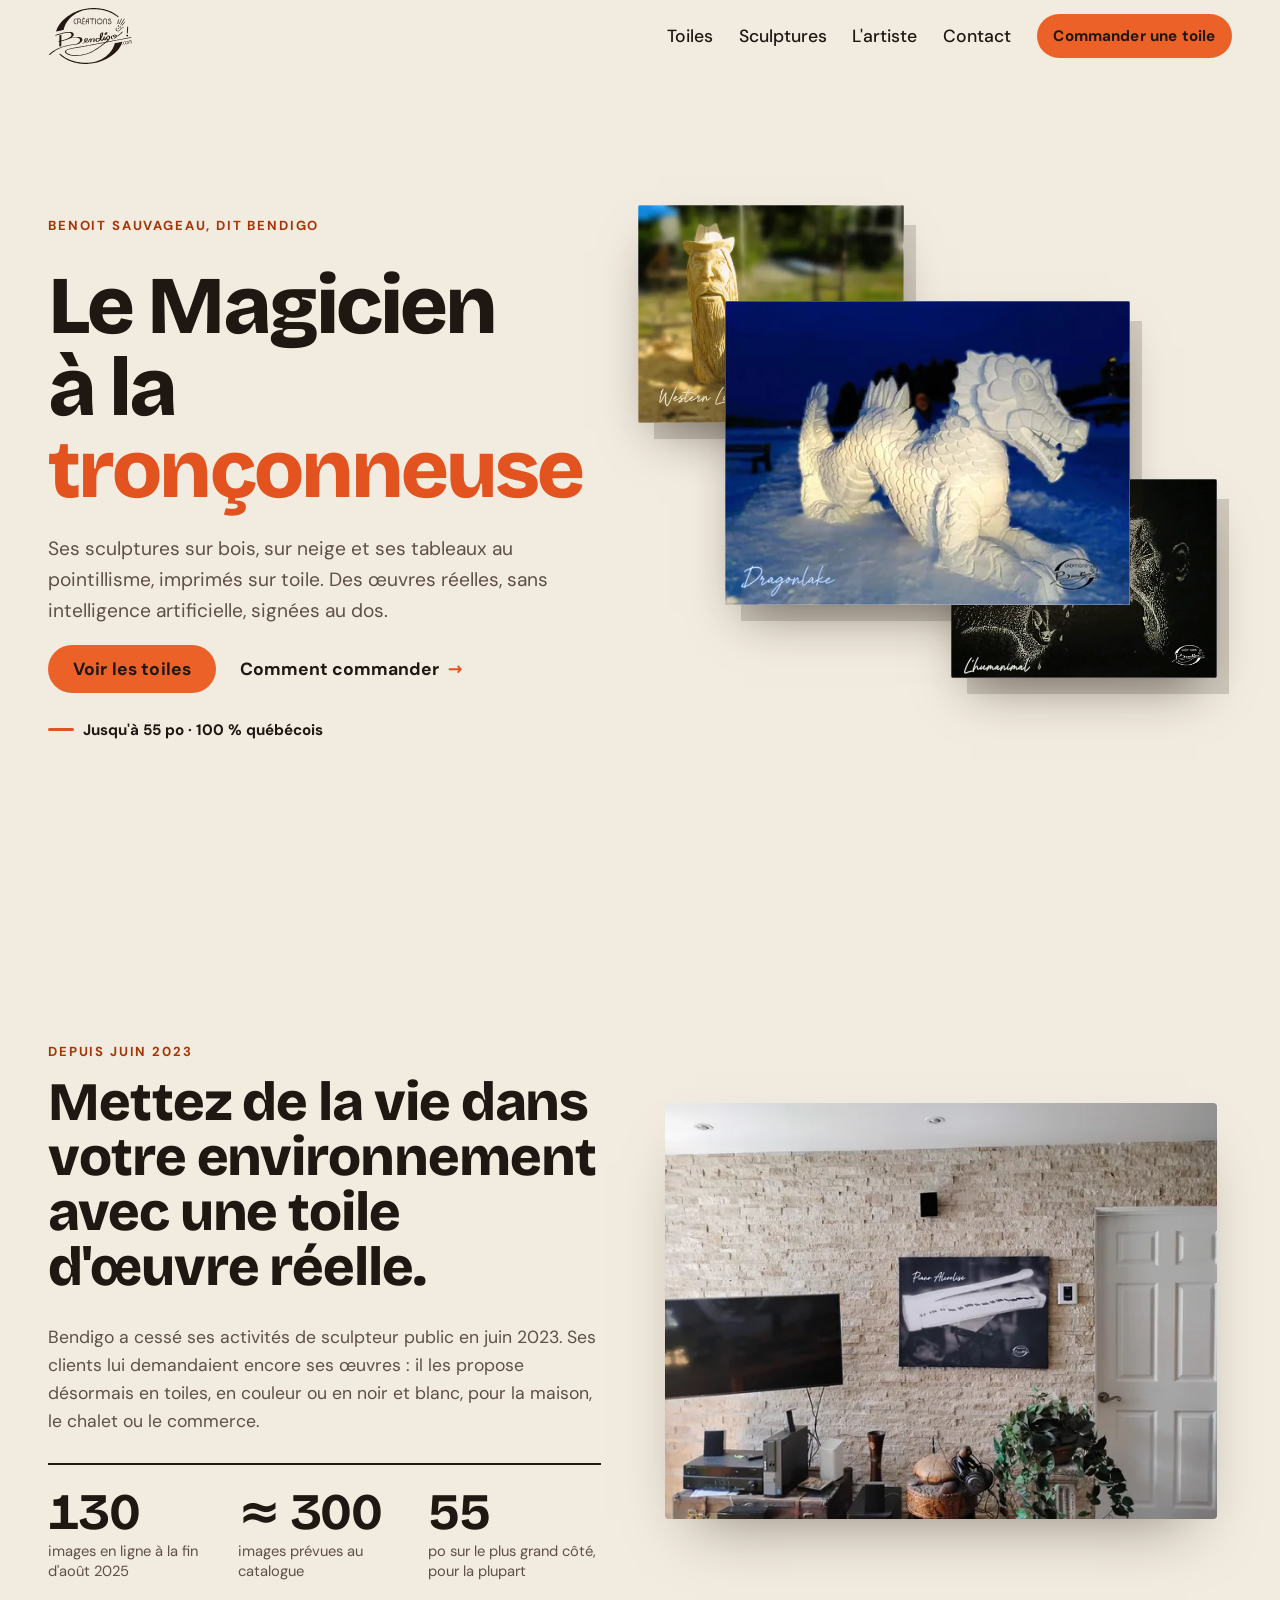
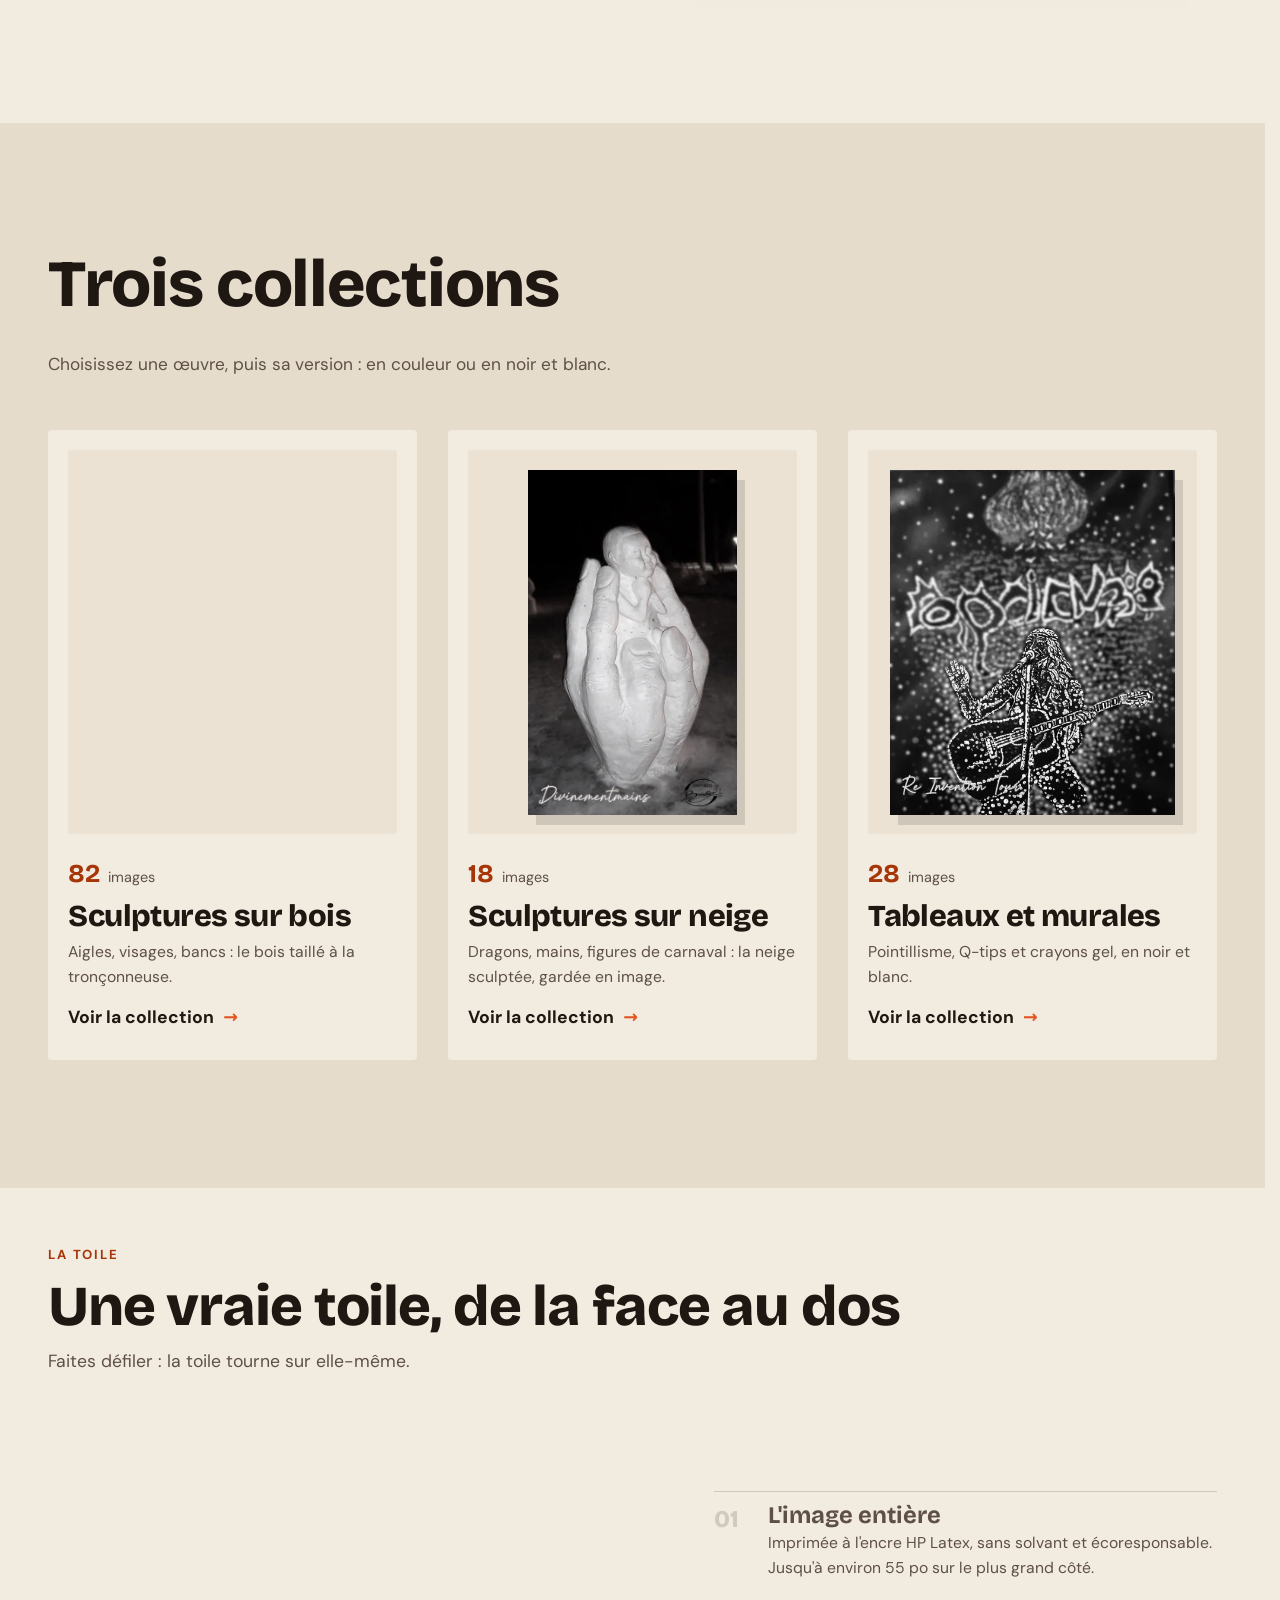
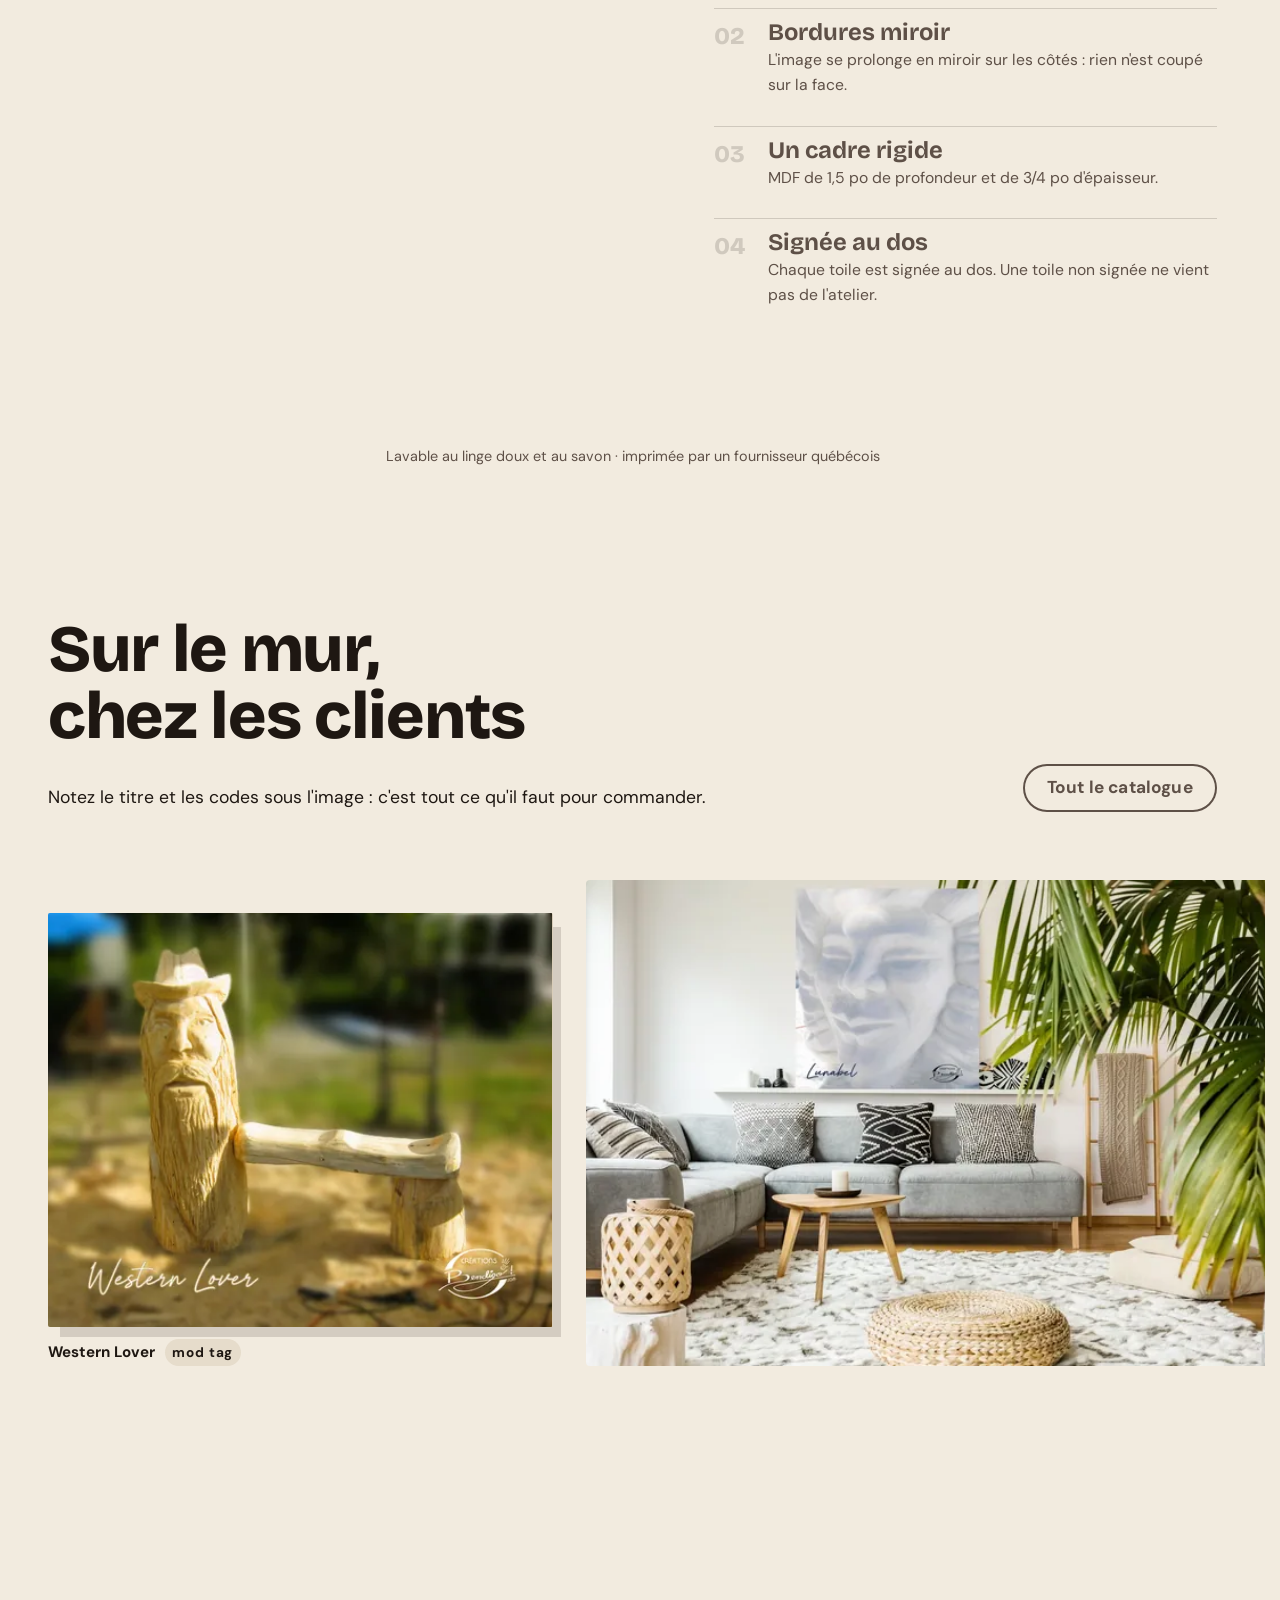
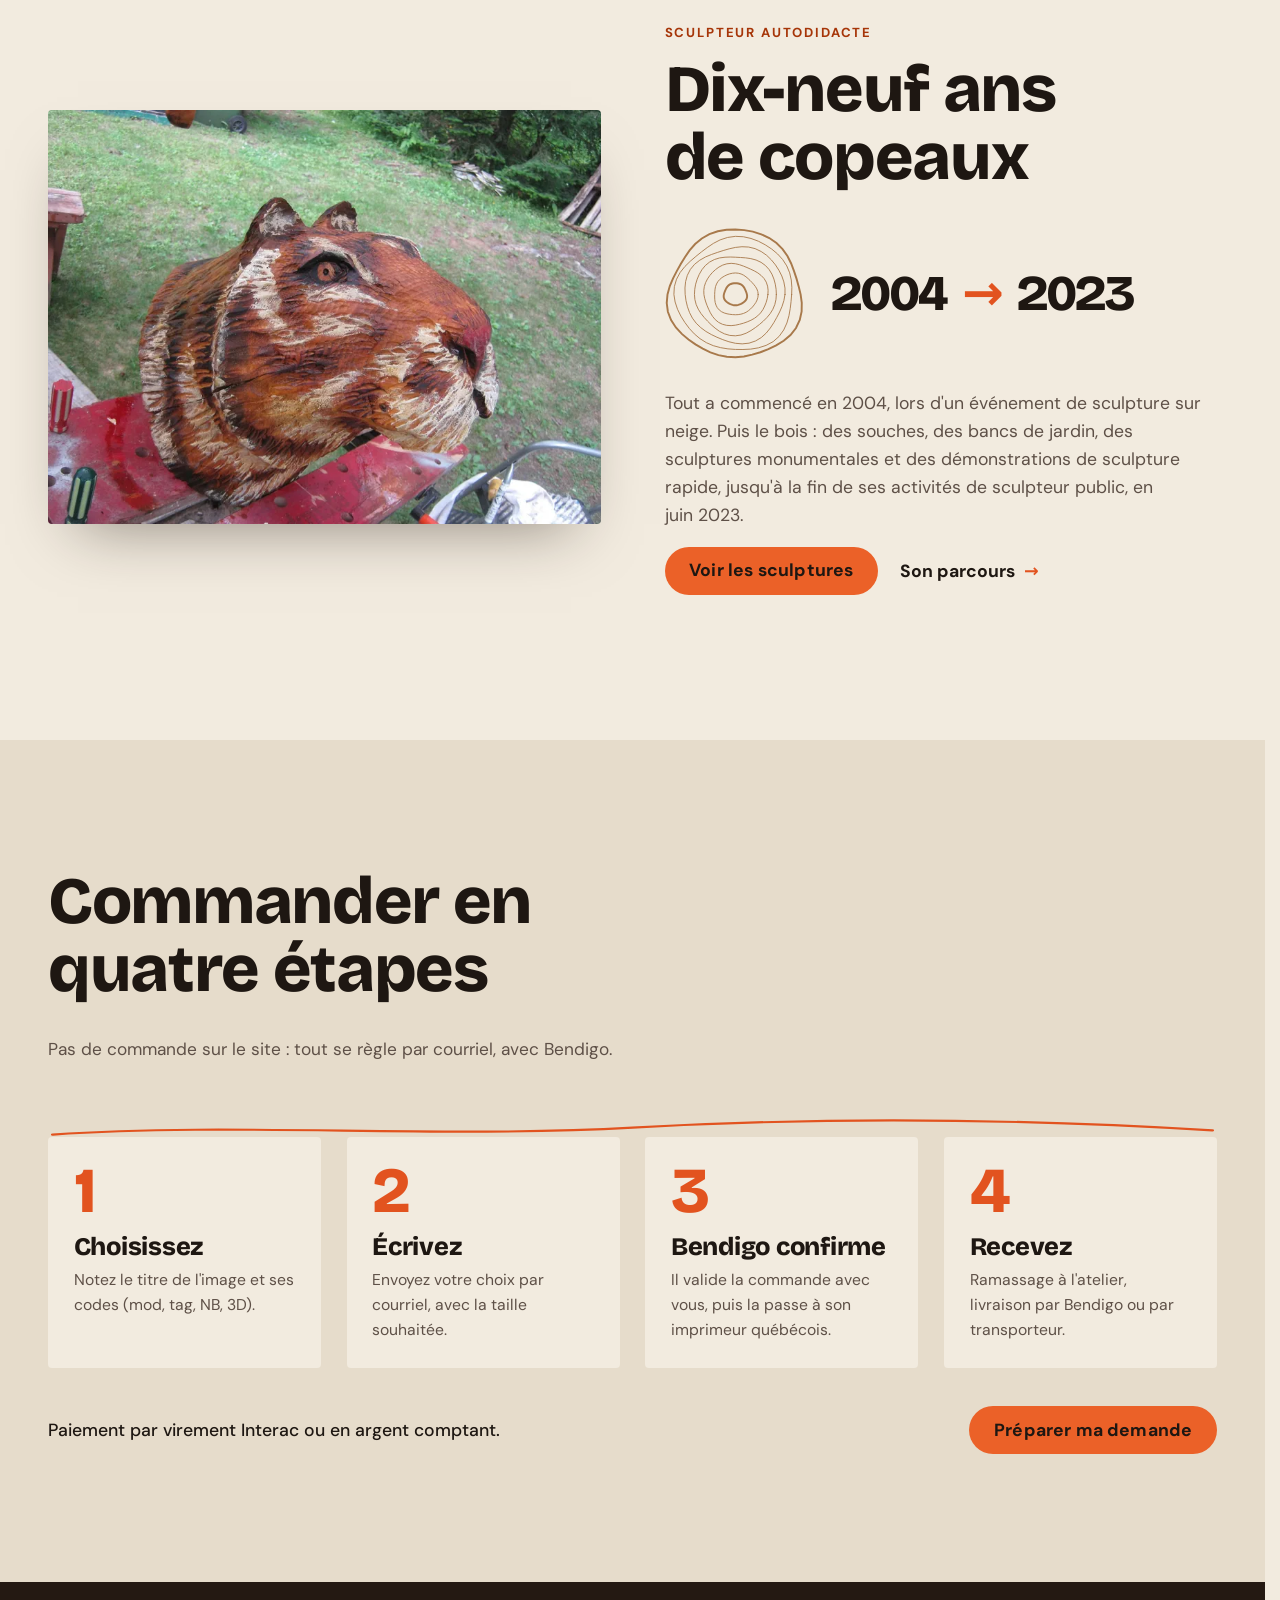
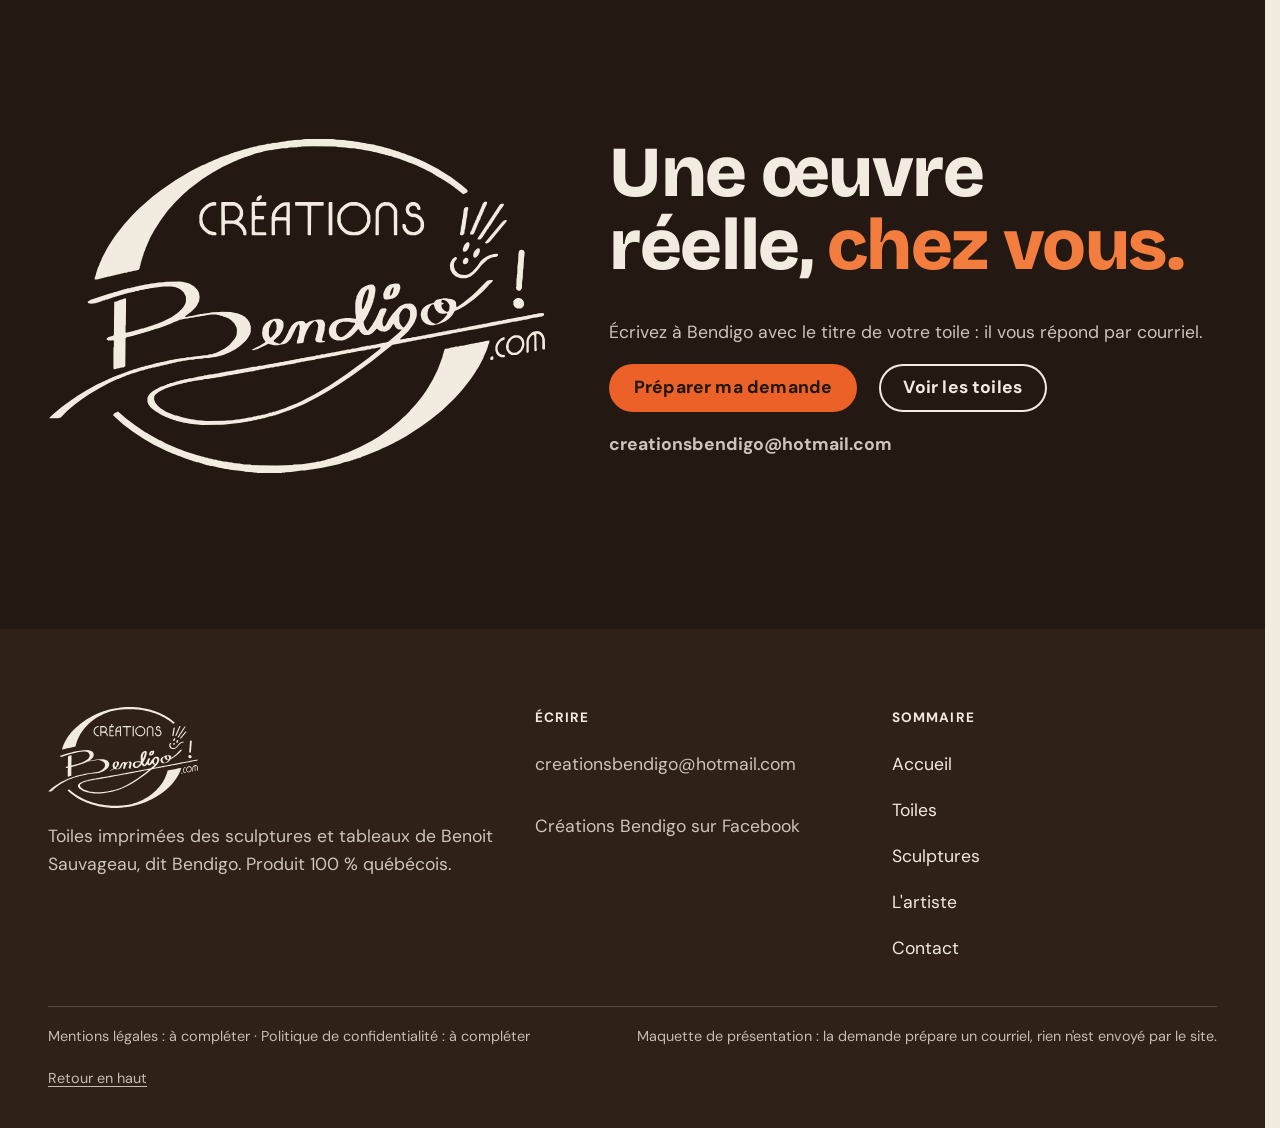
==== index.html @ bac909db "Maquette v1" ====
<!doctype html>
<html lang="fr" data-v="1">
<head>
<meta charset="utf-8">
<meta name="viewport" content="width=device-width, initial-scale=1, viewport-fit=cover">
<title>Créations Bendigo : toiles d&#39;œuvres réelles du Magicien à la tronçonneuse</title>
<meta name="description" content="Sculptures sur bois, sur neige et tableaux au pointillisme de Bendigo, imprimés sur toile jusqu&#39;à 55 po, signés au dos. Produit 100 % québécois.">
<meta name="robots" content="noindex, nofollow">
<link rel="canonical" href="https://creationsbendigo-maquette.vercel.app/">
<style>:root{--fond:#f2ebdf;--texte:#1e1712;--voile-fond:#241912;--ouverture-fond:#241912;--menu-fond:#241912}:root { --entete-h: 72px; --barres-h: 0px; } html { background: var(--fond); color: var(--texte); scrollbar-gutter: stable; } body { margin: 0; background: var(--fond); } html.js:not(.secours):not([data-arrivee="retour"]) [data-anime] { opacity: 0; } html.js:not(.secours):not([data-arrivee="retour"]) [data-anime].vu { opacity: 1; } [data-voile] { position: fixed; inset: 0; z-index: 900; background: var(--voile-fond); transform: translateY(100%); visibility: hidden; pointer-events: none; } html[data-arrivee="voile"]:not(.voile-leve):not(.secours) [data-voile] { transform: none; visibility: visible; } html.secours [data-voile] { visibility: hidden !important; } .ouverture-panneau { position: fixed; inset: 0; z-index: 850; display: none; place-content: center; justify-items: center; background: var(--ouverture-fond, var(--voile-fond)); color: var(--fond); text-align: center; } html.js[data-arrivee="intro"]:not(.secours):not(.intro-finie) .ouverture-panneau { display: grid; } html.defilement-bloque, html.defilement-bloque body, html.js[data-arrivee="intro"]:not(.secours):not(.intro-finie), html.js[data-arrivee="intro"]:not(.secours):not(.intro-finie) body, html[data-arrivee="voile"]:not(.voile-leve):not(.secours), html[data-arrivee="voile"]:not(.voile-leve):not(.secours) body { overflow: hidden; } html.js[data-arrivee="intro"]:not(.secours):not(.intro-finie) { background-color: var(--ouverture-fond, var(--voile-fond)); } html[data-arrivee="voile"]:not(.voile-leve):not(.secours) { background-color: var(--voile-fond); }</style>
<script>(function () {
var d = document.documentElement, ss = null, ls = null;
try { ss = window.sessionStorage; ls = window.localStorage; } catch (e) {}
d.classList.add('js');
var nav = performance.getEntriesByType ? performance.getEntriesByType('navigation')[0] : null;
var type = nav ? nav.type : 'navigate';
var depart = null;
try { depart = JSON.parse(ss.getItem('socle:depart') || 'null'); ss.removeItem('socle:depart'); } catch (e) {}
if (depart && !(Date.now() - depart.t < 15000)) depart = null;
var mode = type === 'back_forward' ? 'retour' : type === 'reload' ? 'intro' : depart ? 'voile' : 'intro';
d.setAttribute('data-arrivee', mode);
if (mode === 'voile' && depart.couleur) d.style.setProperty('--voile-fond', depart.couleur);
if (type === 'reload' && 'scrollRestoration' in history) {
history.scrollRestoration = 'manual';
}
try {
var choisie = ls && ls.getItem('socle:langue');
var langue = (d.lang || '').slice(0, 2);
if (choisie && choisie !== langue && type === 'navigate' && !depart) {
var alt = document.querySelector('link[rel="alternate"][hreflang="' + choisie + '"]');
if (alt) location.replace(new URL(alt.href).pathname + location.search + location.hash);
}
} catch (e) {}
setTimeout(function () { if (!d.classList.contains('demarre')) d.classList.add('secours'); }, 2000);
})();</script>
<link rel="preload" href="/assets/fonts/bricolage.woff2" as="font" type="font/woff2" crossorigin>
<link rel="stylesheet" href="/assets/css/socle.css?v=1">
<link rel="stylesheet" href="/assets/css/site.css?v=1">
<link rel="modulepreload" href="/assets/js/site.js?v=1">
<link rel="modulepreload" href="/assets/js/socle/index.js?v=1">
<script src="/assets/vendor/gsap.min.js" defer></script>
<script src="/assets/vendor/ScrollTrigger.min.js" defer></script>
<script src="/assets/vendor/SplitText.min.js" defer></script>
<script type="module" src="/assets/js/site.js?v=1"></script>
<meta name="theme-color" content="#f2ebdf">
<link rel="icon" href="/assets/images/favicon.svg" type="image/svg+xml">
<link rel="apple-touch-icon" href="/assets/images/apple-touch-icon.png">
<meta property="og:type" content="website">
<meta property="og:site_name" content="Créations Bendigo">
<meta property="og:locale" content="fr_FR">
<meta property="og:title" content="Créations Bendigo : toiles d&#39;œuvres réelles du Magicien à la tronçonneuse">
<meta property="og:description" content="Sculptures sur bois, sur neige et tableaux au pointillisme de Bendigo, imprimés sur toile jusqu&#39;à 55 po, signés au dos. Produit 100 % québécois.">
<meta property="og:url" content="https://creationsbendigo-maquette.vercel.app/">
<meta property="og:image" content="https://creationsbendigo-maquette.vercel.app/assets/partage/accueil-fr.jpg">
<meta property="og:image:width" content="1200">
<meta property="og:image:height" content="630">
<meta property="og:image:alt" content="Créations Bendigo : trois toiles, un banc sculpté, un dragon de neige et un tableau au pointillisme">
<meta name="twitter:card" content="summary_large_image">
<script type="application/ld+json">{"@context":"https://schema.org","@type":"Organization","name":"Créations Bendigo","url":"https://creationsbendigo-maquette.vercel.app/","email":"creationsbendigo@hotmail.com","founder":{"@type":"Person","name":"Benoit Sauvageau","alternateName":"Bendigo"},"sameAs":["https://www.facebook.com/Cr%C3%A9ations-Bendigocom-262792637254850"],"description":"Toiles imprimées des sculptures sur bois, sur neige et des tableaux au pointillisme de Bendigo, signées au dos. Produit québécois."}</script>
</head>
<body id="haut">
<div data-voile data-forme="coupe" aria-hidden="true"><span class="voile-trait"></span><div class="voile-contenu"><img src="/assets/images/logo-clair.svg" alt="" width="120" height="81"><span data-voile-libelle>Accueil</span></div></div>
<div class="ouverture-panneau" data-ouverture data-gouttiere="#241912" aria-hidden="true">
  <img class="ouverture-logo" src="/assets/images/logo-clair.svg" alt="" width="280" height="188" data-ouverture-objet>
  <p class="ouverture-ligne">Le Magicien à la tronçonneuse</p>
  <span class="ouverture-coupe"></span>
  <canvas class="ouverture-copeaux" width="10" height="10"></canvas>
</div>
<a class="evitement" href="#contenu">Aller au contenu</a>
<header data-entete>
  <div class="entete-rangee">
    <a class="entete-logo" href="/" data-libelle="Accueil" aria-label="Créations Bendigo, accueil" aria-current="page">
      <img src="/assets/images/logo.svg" alt="" width="70" height="47">
    </a>
    <nav data-nav aria-label="Navigation principale">
      <ul><li><a href="/toiles" data-libelle="Toiles">Toiles</a></li><li><a href="/sculptures" data-libelle="Sculptures">Sculptures</a></li><li><a href="/artiste" data-libelle="L&#39;artiste">L&#39;artiste</a></li><li><a href="/contact" data-libelle="Contact">Contact</a></li></ul>
    </nav>
    <div class="entete-actions">
      <a class="bouton" href="/contact#demande" data-libelle="Contact">Commander une toile <span class="demande-compte" data-demande-compte hidden></span></a>
      <button type="button" data-menu-bouton aria-controls="menu" aria-expanded="false" data-libelle-ouvrir="Menu" data-libelle-fermer="Fermer"><span data-libelle-bouton>Menu</span></button>
      <a class="menu-sansjs" href="#menu" data-menu-lien>Menu</a>
    </div>
  </div>
</header>
<script>/* Avant le premier affichage : rangées de la navigation (même règle que ajusterNav dans assets/js/socle/entete.js)
   et hauteur réelle de l'en-tête, pour que rien ne saute quand le JavaScript du site prend la main. */
(function () {
  var h = document.documentElement, u = document.querySelector('[data-nav] ul'), e = document.querySelector('[data-entete]');
  if (u) {
    var deborde = function () { return u.scrollWidth > u.clientWidth + 1; }, c = deborde();
    if (c && window.matchMedia('(min-width: 900px)').matches) {
      h.classList.add('nav-deux-rangees'); c = deborde();
      if (c) { h.classList.add('nav-deux-lignes'); var a = u.querySelector('a'); c = !a || u.getBoundingClientRect().height > a.getBoundingClientRect().height * 2.5; }
      if (c) h.classList.remove('nav-deux-rangees', 'nav-deux-lignes');
    }
    if (c) h.classList.add('nav-compacte');
  }
  if (e) h.style.setProperty('--entete-h', Math.round(e.getBoundingClientRect().height) + 'px');
})();</script>
<span id="menu-ferme" aria-hidden="true"></span>
<div id="menu" data-menu role="dialog" aria-modal="true" aria-label="Menu">
  <p class="menu-sansjs-fermer"><a href="#menu-ferme">Fermer</a></p>
  <ul><li style="--i:0"><a href="/" class="menu-lien" data-libelle="Accueil" aria-current="page">Accueil</a></li><li style="--i:1"><a href="/toiles" class="menu-lien" data-libelle="Toiles">Toiles</a></li><li style="--i:2"><a href="/sculptures" class="menu-lien" data-libelle="Sculptures">Sculptures</a></li><li style="--i:3"><a href="/artiste" class="menu-lien" data-libelle="L&#39;artiste">L&#39;artiste</a></li><li style="--i:4"><a href="/contact" class="menu-lien" data-libelle="Contact">Contact</a></li></ul>
  <p><a href="/contact#demande" class="bouton" data-libelle="Contact">Commander une toile</a></p>
  <p class="menu-courriel">creationsbendigo@hotmail.com</p>
</div>
<main id="contenu" tabindex="-1">
<section class="hero" id="debut">
  <canvas class="hero-sciure" data-effet="sciure" aria-hidden="true" width="10" height="10"></canvas>
  <div class="hero-texte">
    <p class="surtitre hero-sur ouv-el" data-anime="gsap">Benoit Sauvageau, dit Bendigo</p>
    <h1 class="hero-titre" data-anime="gsap"><span class="ligne-masque"><span class="hero-ligne">Le Magicien</span></span> <span class="ligne-masque"><span class="hero-ligne">à la</span></span> <span class="ligne-masque"><span class="hero-ligne accent">tronçonneuse</span></span></h1>
    <p class="hero-intro ouv-el" data-anime="gsap">Ses sculptures sur bois, sur neige et ses tableaux au pointillisme, imprimés sur toile. Des œuvres réelles, sans intelligence artificielle, signées au dos.</p>
    <p class="hero-actions ouv-el" data-anime="gsap">
      <a href="/toiles" class="bouton" data-libelle="Toiles" data-action-principale data-survol="magnetique">Voir les toiles</a>
      <a class="lien-fleche" href="#commander">Comment commander</a>
    </p>
    <p class="hero-info ouv-el" data-info-cle data-anime="gsap">Jusqu&#39;à 55 po · 100 % québécois</p>
  </div>
  <div class="hero-toiles" data-effet="eventail">
    <figure class="media toile hero-toile hero-toile--1" style="--cadrage:50% 50%;aspect-ratio:2000 / 1641">
  <picture>
    <img src="/assets/images/toiles/western-lover-1600.webp" srcset="/assets/images/toiles/western-lover-480.webp 480w, /assets/images/toiles/western-lover-800.webp 800w, /assets/images/toiles/western-lover-1200.webp 1200w, /assets/images/toiles/western-lover-1600.webp 1600w" sizes="(max-width: 760px) 46vw, 22vw" alt="Western Lover" width="1600" height="1313" loading="lazy" decoding="async">
  </picture>
</figure>
    <figure class="media toile hero-toile hero-toile--3" style="--cadrage:50% 50%;aspect-ratio:4 / 3">
  <picture>
    <img src="/assets/images/toiles/humanimal-nb-1600.webp" srcset="/assets/images/toiles/humanimal-nb-480.webp 480w, /assets/images/toiles/humanimal-nb-800.webp 800w, /assets/images/toiles/humanimal-nb-1200.webp 1200w, /assets/images/toiles/humanimal-nb-1600.webp 1600w" sizes="(max-width: 760px) 46vw, 22vw" alt="L&#39;humanimal, en noir et blanc" width="1600" height="1200" loading="lazy" decoding="async">
  </picture>
</figure>
    <figure class="media toile hero-toile hero-toile--2" data-iris-centre style="--cadrage:50% 50%;aspect-ratio:4 / 3">
  <picture>
    <img src="/assets/images/toiles/dragonlake-1600.webp" srcset="/assets/images/toiles/dragonlake-480.webp 480w, /assets/images/toiles/dragonlake-800.webp 800w, /assets/images/toiles/dragonlake-1200.webp 1200w, /assets/images/toiles/dragonlake-1600.webp 1600w" sizes="(max-width: 760px) 70vw, 30vw" alt="Dragonlake" width="1600" height="1200" fetchpriority="high" loading="eager" decoding="async">
  </picture>
</figure>
  </div>
</section>
<section class="manifeste conteneur" id="toile-reelle">
  <div class="manifeste-texte">
    <p class="surtitre" data-anime>Depuis juin 2023</p>
    <h2 class="manifeste-titre" data-anime="lignes">Mettez de la vie dans votre environnement avec une toile d&#39;œuvre réelle.</h2>
    <p data-anime>Bendigo a cessé ses activités de sculpteur public en juin 2023. Ses clients lui demandaient encore ses œuvres : il les propose désormais en toiles, en couleur ou en noir et blanc, pour la maison, le chalet ou le commerce.</p>
    <ul class="chiffres manifeste-chiffres" data-anime>
      <li><strong data-compteur="130">130</strong> <span>images en ligne à la fin d&#39;août 2025</span></li>
      <li><strong>≈ <span data-compteur="300">300</span></strong> <span>images prévues au catalogue</span></li>
      <li><strong data-compteur="55">55</strong> <span>po sur le plus grand côté, pour la plupart</span></li>
    </ul>
  </div>
  <figure class="media manifeste-media" data-fx="parallaxe" style="--cadrage:50% 50%;aspect-ratio:2000 / 1506">
  <picture>
    <img src="/assets/images/decor/salon-pierre-1400.webp" srcset="/assets/images/decor/salon-pierre-640.webp 640w, /assets/images/decor/salon-pierre-1000.webp 1000w, /assets/images/decor/salon-pierre-1400.webp 1400w" sizes="(max-width: 760px) 100vw, 46vw" alt="Toile de Bendigo accrochée au mur de pierre d’un salon" width="1400" height="1054" loading="lazy" decoding="async">
  </picture>
</figure>
</section>
<section class="collections" id="collections">
  <div class="conteneur">
    <div class="tete-section">
      <h2 data-anime="lignes">Trois collections</h2>
      <p data-anime>Choisissez une œuvre, puis sa version : en couleur ou en noir et blanc.</p>
    </div>
    <div class="collections-grille" data-anime="cascade">
      <a class="collection" href="/toiles?collection=bois#catalogue" data-libelle="Toiles">
        <span class="collection-image" data-survol="incline"><figure class="media toile" style="--cadrage:50% 50%;aspect-ratio:899 / 1740">
  <picture>
    <img src="/assets/images/toiles/cliff-eagle-egg-mind-800.webp" srcset="/assets/images/toiles/cliff-eagle-egg-mind-480.webp 480w, /assets/images/toiles/cliff-eagle-egg-mind-800.webp 800w" sizes="(max-width: 760px) 70vw, 22vw" alt="" width="800" height="1548" loading="lazy" decoding="async">
  </picture>
</figure></span>
        <span class="collection-nombre"><strong>82</strong> images</span>
        <span class="collection-titre">Sculptures sur bois</span>
        <span class="collection-texte">Aigles, visages, bancs : le bois taillé à la tronçonneuse.</span>
        <span class="lien-fleche">Voir la collection</span>
      </a><a class="collection" href="/toiles?collection=neige#catalogue" data-libelle="Toiles">
        <span class="collection-image" data-survol="incline"><figure class="media toile" style="--cadrage:50% 50%;aspect-ratio:1218 / 2000">
  <picture>
    <img src="/assets/images/toiles/divinementmains-nb-1200.webp" srcset="/assets/images/toiles/divinementmains-nb-480.webp 480w, /assets/images/toiles/divinementmains-nb-800.webp 800w, /assets/images/toiles/divinementmains-nb-1200.webp 1200w" sizes="(max-width: 760px) 70vw, 22vw" alt="" width="1200" height="1970" loading="lazy" decoding="async">
  </picture>
</figure></span>
        <span class="collection-nombre"><strong>18</strong> images</span>
        <span class="collection-titre">Sculptures sur neige</span>
        <span class="collection-texte">Dragons, mains, figures de carnaval : la neige sculptée, gardée en image.</span>
        <span class="lien-fleche">Voir la collection</span>
      </a><a class="collection" href="/toiles?collection=tableaux#catalogue" data-libelle="Toiles">
        <span class="collection-image" data-survol="incline"><figure class="media toile" style="--cadrage:50% 50%;aspect-ratio:1654 / 2000">
  <picture>
    <img src="/assets/images/toiles/re-invention-tour-nb-1600.webp" srcset="/assets/images/toiles/re-invention-tour-nb-480.webp 480w, /assets/images/toiles/re-invention-tour-nb-800.webp 800w, /assets/images/toiles/re-invention-tour-nb-1200.webp 1200w, /assets/images/toiles/re-invention-tour-nb-1600.webp 1600w" sizes="(max-width: 760px) 70vw, 22vw" alt="" width="1600" height="1935" loading="lazy" decoding="async">
  </picture>
</figure></span>
        <span class="collection-nombre"><strong>28</strong> images</span>
        <span class="collection-titre">Tableaux et murales</span>
        <span class="collection-texte">Pointillisme, Q-tips et crayons gel, en noir et blanc.</span>
        <span class="lien-fleche">Voir la collection</span>
      </a>
    </div>
  </div>
</section>
<section class="toile3d" id="la-toile" data-scene data-entete-cache>
  <div class="toile3d-collant" data-collant>
    <div class="toile3d-tete">
      <p class="surtitre">La toile</p>
      <h2 data-anime="lignes">Une vraie toile, de la face au dos</h2>
      <p class="toile3d-aide masque-ecran-bas">Faites défiler : la toile tourne sur elle-même.</p>
    </div>
    <div class="toile3d-scene" data-effet="toile-3d" data-visuel>
      <div class="toile3d-objet">
        <div class="t3-face t3-avant"><figure class="media " style="--cadrage:50% 50%;aspect-ratio:4 / 3">
  <picture>
    <img src="/assets/images/toiles/dragonlake-1600.webp" srcset="/assets/images/toiles/dragonlake-480.webp 480w, /assets/images/toiles/dragonlake-800.webp 800w, /assets/images/toiles/dragonlake-1200.webp 1200w, /assets/images/toiles/dragonlake-1600.webp 1600w" sizes="(max-width: 760px) 80vw, 40vw" alt="Toile de Dragonlake, vue de face" width="1600" height="1200" loading="lazy" decoding="async">
  </picture>
</figure></div>
        <div class="t3-face t3-droite" aria-hidden="true"></div>
        <div class="t3-face t3-gauche" aria-hidden="true"></div>
        <div class="t3-face t3-haut" aria-hidden="true"></div>
        <div class="t3-face t3-bas" aria-hidden="true"></div>
        <div class="t3-face t3-dos" data-face="dos">
          <span class="t3-traverse t3-traverse--v" aria-hidden="true"></span>
          <span class="t3-traverse t3-traverse--h" aria-hidden="true"></span>
          <span class="t3-signature"><svg class="logo-svg logo-dos" viewBox="0 0 640 430" aria-hidden="true" data-typo-ignorer>
<defs><clipPath id="sig-1"><rect class="sig-masque" x="0" y="0" width="640" height="430"/></clipPath></defs>
<path fill="currentColor" fill-rule="evenodd" clip-path="url(#sig-1)" d="M572.2 279.5 L570.8 279.8 L569.5 280.8 L569.2 283.2 L569.5 284.0 L570.2 284.5 L572.5 284.2 L573.2 283.5 L573.2 280.2ZM568.2 260.0 L567.8 259.5 L563.2 260.0 L560.0 261.0 L556.8 261.2 L553.2 262.2 L550.2 262.5 L548.2 263.2 L545.2 263.5 L533.8 266.0 L530.5 266.2 L528.5 267.0 L525.0 267.2 L522.0 268.2 L518.8 268.5 L515.5 269.5 L511.2 270.0 L510.5 270.8 L509.5 273.2 L509.0 276.2 L508.2 277.5 L508.0 279.5 L501.8 296.2 L495.5 309.2 L488.0 322.0 L481.8 331.0 L473.2 341.8 L466.0 349.5 L465.8 350.2 L459.2 356.8 L458.0 357.5 L452.0 363.2 L442.0 371.5 L426.0 382.8 L415.8 389.0 L401.5 396.5 L385.2 403.8 L383.0 404.2 L382.0 405.0 L380.5 405.2 L371.8 408.8 L370.0 409.0 L368.0 410.0 L366.0 410.2 L363.8 411.2 L362.0 411.5 L355.2 413.8 L352.8 414.0 L350.0 415.0 L347.0 415.2 L344.0 416.2 L326.5 418.5 L316.2 419.0 L314.8 419.5 L295.5 420.2 L270.5 420.0 L261.8 419.5 L260.0 419.0 L252.5 418.8 L246.5 417.8 L241.5 417.5 L238.2 417.0 L237.2 416.5 L232.8 416.2 L230.5 415.5 L225.2 415.0 L222.0 414.0 L218.8 413.8 L216.8 413.0 L213.0 412.5 L210.2 411.5 L207.5 411.2 L205.0 410.2 L202.5 410.0 L200.2 409.0 L197.8 408.8 L195.5 407.8 L193.5 407.5 L175.0 401.5 L173.2 400.5 L171.8 400.2 L170.0 399.2 L168.5 399.0 L151.8 391.8 L145.2 388.2 L143.5 387.8 L128.2 379.2 L127.2 378.2 L126.2 378.0 L113.0 369.2 L100.5 359.8 L90.5 351.0 L89.0 351.0 L87.8 352.0 L85.8 352.8 L84.2 354.2 L84.0 355.8 L96.5 367.0 L108.5 376.2 L123.5 386.2 L136.2 393.5 L154.0 402.2 L158.2 403.8 L159.8 404.8 L161.2 405.0 L163.5 406.2 L164.2 406.2 L166.5 407.5 L170.8 408.8 L176.0 411.0 L185.8 414.0 L187.0 414.8 L189.0 415.0 L191.2 416.0 L193.2 416.2 L204.8 419.8 L206.2 419.8 L209.0 420.8 L211.5 421.0 L220.5 423.2 L223.2 423.5 L228.2 424.8 L230.5 424.8 L234.5 425.8 L252.0 427.8 L253.5 428.2 L264.0 428.8 L265.8 429.5 L268.0 429.2 L269.2 429.8 L301.2 429.8 L301.8 429.2 L304.2 429.5 L305.8 428.8 L313.0 428.5 L326.2 426.8 L330.2 426.8 L353.2 423.2 L375.2 418.2 L381.2 416.2 L387.8 414.8 L389.8 413.8 L391.8 413.5 L393.8 412.5 L395.5 412.2 L396.8 411.5 L402.8 409.8 L404.5 408.8 L406.2 408.5 L427.0 400.0 L428.5 399.0 L435.2 396.2 L445.2 391.2 L446.5 390.2 L450.0 388.8 L460.5 382.8 L480.2 370.2 L492.2 361.5 L507.5 349.0 L523.5 333.8 L532.8 323.5 L543.2 310.2 L549.2 301.5 L549.8 300.2 L550.8 299.2 L551.0 298.2 L554.5 293.0 L560.5 281.5 L560.8 280.2 L564.5 272.2 L564.8 270.8 L565.2 270.2 L567.0 264.2 L568.0 262.2ZM587.0 255.0 L583.2 256.5 L579.2 260.0 L577.0 263.5 L575.8 267.2 L575.8 272.2 L577.2 276.5 L579.5 279.0 L583.0 280.8 L587.5 280.8 L588.0 280.2 L588.0 278.5 L587.5 277.8 L585.2 278.0 L582.0 276.8 L580.5 275.2 L579.2 273.2 L578.5 269.2 L579.2 265.8 L582.0 261.2 L583.5 260.0 L587.8 258.0 L587.8 255.5ZM605.8 252.5 L600.2 252.5 L597.2 253.8 L593.0 257.5 L590.5 261.8 L589.5 266.0 L589.5 268.5 L590.5 272.2 L593.0 275.8 L596.5 278.0 L603.0 278.0 L605.8 276.8 L607.8 275.2 L610.0 272.8 L612.5 268.2 L613.2 263.8 L612.5 259.0 L611.2 256.5 L608.5 253.8ZM605.8 256.0 L608.8 258.8 L610.0 261.5 L610.2 264.8 L609.0 268.8 L607.8 270.8 L605.2 273.2 L603.0 274.8 L599.0 275.2 L596.8 274.5 L594.0 272.0 L593.0 270.2 L593.0 263.5 L595.5 259.2 L597.2 257.5 L599.5 256.0 L603.0 255.5ZM634.5 248.8 L632.8 247.8 L630.0 247.2 L625.5 247.8 L622.8 249.0 L618.2 253.5 L616.5 256.8 L615.8 260.0 L615.8 274.0 L616.2 275.0 L617.5 275.2 L618.8 274.0 L618.8 259.2 L620.0 256.2 L621.2 254.5 L623.5 252.2 L624.5 251.8 L625.8 253.0 L626.0 255.5 L626.0 271.8 L626.2 272.5 L627.2 273.2 L629.0 272.5 L629.2 270.2 L628.8 269.2 L628.5 251.8 L629.2 250.5 L632.2 251.2 L634.0 252.8 L635.8 255.5 L636.2 257.5 L636.2 270.0 L636.8 271.0 L639.8 270.5 L639.5 257.5 L638.0 252.8 L636.2 250.2ZM261.8 271.5 L264.2 271.8 L269.0 270.5 L280.0 265.5 L283.5 263.5 L290.8 265.5 L296.0 265.5 L300.0 264.5 L302.8 264.2 L306.5 262.8 L309.2 260.8 L312.5 256.8 L319.2 242.8 L322.2 238.8 L322.8 238.8 L323.8 240.2 L324.0 244.8 L323.2 247.8 L322.8 252.5 L320.5 260.0 L320.2 262.8 L320.8 263.2 L322.8 263.2 L324.2 262.8 L327.5 262.5 L328.8 261.8 L330.2 254.5 L332.8 247.5 L336.5 240.8 L338.8 238.0 L341.8 235.2 L343.5 234.2 L345.2 235.0 L346.0 235.8 L347.5 238.5 L347.8 240.5 L347.2 245.5 L346.8 246.5 L346.2 250.0 L345.2 252.2 L345.0 254.5 L344.0 256.8 L344.0 259.0 L345.5 261.0 L348.5 262.0 L352.0 262.0 L355.5 261.2 L356.8 260.5 L356.0 260.0 L353.2 259.8 L352.8 259.2 L352.8 257.5 L356.0 246.0 L356.2 241.5 L356.8 240.2 L356.0 235.8 L354.0 233.2 L351.8 232.2 L347.0 232.2 L339.5 233.8 L335.8 235.2 L332.5 237.5 L331.8 237.5 L329.5 235.0 L328.2 234.2 L324.2 234.2 L320.0 235.2 L316.8 237.2 L313.5 240.5 L309.8 246.8 L309.0 249.0 L305.2 256.5 L303.2 259.5 L299.8 263.0 L297.8 263.5 L293.8 262.2 L291.2 261.0 L290.5 260.2 L290.5 259.2 L297.8 252.5 L300.2 249.0 L301.8 246.0 L303.0 242.2 L303.2 237.5 L302.8 235.2 L300.8 233.0 L297.0 231.5 L292.0 231.5 L286.2 233.0 L280.5 236.8 L277.8 240.5 L276.2 244.0 L276.0 247.5 L275.5 249.0 L276.0 253.5 L277.5 257.5 L279.8 260.5 L279.5 261.5 L273.0 265.8ZM290.8 234.0 L291.5 234.2 L293.0 236.0 L294.2 239.0 L294.2 245.0 L292.0 250.0 L290.5 252.0 L287.0 255.5 L286.2 255.8 L284.8 253.5 L284.2 251.2 L284.5 244.2 L287.2 237.8 L288.8 235.8ZM601.5 205.8 L599.5 207.8 L599.0 209.2 L599.0 213.2 L600.5 216.0 L602.5 217.5 L604.5 218.2 L608.0 218.2 L610.0 217.5 L612.0 215.2 L612.8 213.0 L612.5 209.8 L611.2 207.5 L609.8 206.0 L607.0 204.8 L603.8 204.8ZM638.5 225.2 L637.8 224.2 L637.0 224.0 L631.8 224.2 L628.2 225.2 L625.0 225.5 L621.8 226.5 L618.5 226.8 L615.2 227.8 L611.8 228.0 L608.8 229.0 L606.8 229.0 L595.5 231.5 L592.2 231.8 L589.0 232.8 L585.8 233.0 L583.8 233.8 L580.5 234.0 L577.0 235.0 L572.5 235.5 L562.8 237.8 L561.0 237.8 L557.5 238.8 L554.2 239.0 L552.0 239.8 L541.2 241.5 L537.8 242.5 L534.8 242.8 L531.2 243.8 L528.0 244.0 L526.0 244.8 L513.5 246.8 L511.5 247.5 L508.5 247.8 L505.0 248.8 L503.2 248.8 L498.2 250.0 L488.5 251.5 L485.0 252.5 L482.0 252.8 L480.0 253.5 L477.0 253.8 L473.2 254.8 L468.8 255.2 L466.8 256.0 L463.2 256.2 L460.2 257.2 L456.8 257.5 L454.8 258.2 L453.5 258.2 L453.5 256.8 L458.0 253.0 L464.0 247.0 L469.2 240.2 L472.0 235.5 L474.2 229.5 L474.8 225.8 L474.5 220.0 L473.2 216.5 L470.5 213.5 L468.0 212.2 L466.0 211.8 L459.8 212.0 L454.5 214.2 L451.8 216.2 L444.0 224.5 L439.2 231.2 L435.0 239.2 L433.0 241.2 L432.0 241.0 L431.2 240.2 L430.5 236.8 L430.5 234.8 L431.5 229.8 L433.8 225.0 L433.8 224.2 L434.8 222.8 L435.8 220.2 L435.8 219.2 L435.0 218.2 L434.2 218.0 L429.5 218.2 L427.0 220.2 L424.0 227.2 L421.5 232.2 L418.0 237.8 L417.8 238.8 L412.2 246.2 L411.0 246.5 L409.5 245.0 L408.0 242.2 L406.8 239.0 L406.2 235.5 L406.8 234.0 L407.5 233.2 L412.5 224.2 L412.8 223.0 L414.0 221.0 L417.5 212.8 L417.8 211.0 L418.5 209.8 L419.2 206.0 L420.0 204.2 L421.5 195.0 L421.2 190.8 L419.2 188.0 L417.2 187.2 L413.0 187.5 L407.5 189.8 L403.8 192.2 L401.8 194.2 L399.8 197.2 L397.2 202.5 L396.8 205.5 L396.0 207.2 L395.5 211.5 L395.5 222.8 L396.5 230.8 L395.5 231.5 L388.8 230.5 L383.0 230.5 L375.5 231.8 L371.5 233.0 L368.5 234.5 L365.8 236.8 L362.8 241.0 L361.5 245.2 L361.5 249.0 L362.5 252.5 L364.8 255.8 L368.2 258.2 L372.0 259.5 L379.2 259.5 L383.0 258.2 L389.5 254.5 L393.5 251.0 L399.0 245.0 L400.0 245.0 L400.5 245.5 L401.8 248.0 L404.8 251.0 L407.5 252.2 L412.5 252.2 L415.2 251.2 L418.0 249.5 L423.0 244.2 L423.8 244.2 L425.5 246.0 L428.5 247.5 L433.5 248.0 L436.2 247.2 L439.8 244.8 L441.8 242.2 L443.8 238.8 L444.8 238.0 L445.8 239.0 L446.8 241.8 L448.8 244.0 L451.2 245.2 L454.8 245.2 L455.0 245.8 L451.2 249.8 L438.0 261.0 L433.8 262.2 L432.0 262.2 L420.5 264.8 L417.2 265.0 L414.0 266.0 L410.5 266.2 L407.2 267.2 L405.5 267.2 L395.5 269.5 L392.2 269.8 L388.8 270.8 L385.5 271.0 L382.0 272.0 L377.5 272.5 L374.0 273.5 L371.0 273.8 L369.0 274.5 L365.5 274.8 L363.5 275.5 L360.5 275.8 L355.5 277.0 L352.2 277.2 L349.0 278.2 L345.5 278.5 L343.5 279.2 L332.5 281.0 L329.2 282.0 L325.5 282.2 L322.2 283.2 L320.5 283.2 L315.2 284.5 L312.2 284.8 L310.2 285.5 L305.5 286.0 L301.8 287.0 L299.5 287.0 L296.2 288.0 L291.2 288.5 L289.0 289.2 L285.8 289.5 L275.0 291.8 L271.5 292.0 L268.0 293.0 L264.2 293.2 L253.5 295.5 L248.8 296.0 L246.5 296.8 L244.2 296.8 L239.2 298.0 L228.5 299.5 L226.2 300.2 L223.0 300.5 L218.0 301.8 L214.5 302.0 L212.5 302.8 L207.5 303.2 L204.0 304.2 L201.8 304.2 L199.5 305.0 L194.0 305.8 L185.0 307.8 L181.8 308.0 L179.2 309.0 L176.2 309.2 L173.2 310.2 L170.8 310.5 L168.5 311.5 L166.2 311.8 L159.5 314.0 L157.5 314.2 L155.5 315.2 L153.8 315.5 L152.0 316.5 L150.5 316.8 L149.5 317.5 L145.0 319.0 L136.2 323.8 L133.5 325.8 L130.2 329.0 L128.5 331.8 L128.0 333.2 L128.0 338.5 L129.5 342.0 L132.2 345.5 L137.0 349.5 L146.2 355.2 L152.5 358.2 L153.8 358.5 L154.8 359.2 L156.2 359.5 L158.0 360.5 L159.8 360.8 L161.5 361.8 L163.5 362.0 L165.8 363.0 L173.0 364.5 L175.0 365.2 L178.2 365.5 L182.5 366.5 L198.2 368.0 L225.0 367.8 L248.5 365.2 L251.2 364.5 L256.2 364.0 L258.5 363.2 L260.2 363.2 L265.0 362.0 L268.0 361.8 L270.8 360.8 L273.8 360.5 L276.5 359.5 L277.8 359.5 L286.0 357.0 L288.0 356.8 L290.2 355.8 L292.5 355.5 L293.8 354.8 L296.2 354.2 L305.0 351.0 L307.2 350.5 L308.2 349.8 L310.0 349.5 L330.0 341.0 L347.2 332.2 L360.2 324.8 L374.2 316.0 L392.5 303.8 L416.8 286.0 L441.8 266.0 L443.8 264.8 L454.5 263.0 L456.5 262.2 L460.0 262.0 L463.0 261.0 L466.5 260.8 L469.8 259.8 L473.0 259.5 L476.5 258.5 L479.8 258.2 L482.8 257.2 L486.2 257.0 L488.0 256.2 L491.2 256.0 L502.8 253.5 L506.0 253.2 L508.2 252.5 L517.5 251.0 L522.5 249.8 L524.2 249.8 L529.2 248.5 L531.0 248.5 L534.5 247.5 L537.5 247.2 L539.5 246.5 L552.0 244.5 L554.0 243.8 L557.2 243.5 L560.8 242.5 L563.8 242.2 L566.0 241.5 L576.8 239.8 L580.2 238.8 L583.5 238.5 L587.0 237.5 L588.8 237.5 L598.5 235.2 L603.0 234.8 L606.5 233.8 L609.8 233.5 L611.8 232.8 L615.0 232.5 L624.8 230.2 L629.2 229.8 L632.8 228.8 L634.8 228.8 L637.8 227.5 L638.5 226.5ZM428.2 268.5 L428.2 269.0 L426.8 270.5 L412.5 281.8 L383.5 303.0 L362.0 317.5 L344.0 328.2 L324.2 338.5 L323.0 338.8 L318.8 341.0 L316.8 341.5 L315.8 342.2 L308.2 345.0 L306.5 346.0 L291.5 351.0 L289.5 351.2 L288.0 352.0 L284.8 352.5 L283.2 353.2 L277.2 354.8 L275.0 355.0 L273.2 355.8 L270.5 356.0 L267.5 357.0 L264.5 357.2 L262.5 358.0 L258.2 358.5 L253.0 359.8 L249.8 360.0 L247.0 360.8 L242.2 361.0 L237.5 362.0 L229.8 362.2 L227.8 362.8 L204.2 363.0 L200.2 362.8 L198.5 362.2 L191.8 362.0 L187.8 361.0 L182.5 360.5 L172.5 358.2 L165.8 356.0 L163.8 355.8 L152.0 351.0 L144.5 346.2 L141.2 343.2 L138.0 339.0 L136.5 335.2 L136.8 331.2 L138.0 329.2 L142.8 325.2 L150.5 321.5 L156.5 319.2 L166.0 316.2 L173.0 314.8 L174.8 314.0 L177.8 313.8 L180.2 312.8 L183.5 312.5 L187.0 311.5 L199.2 309.8 L201.5 309.0 L206.0 308.8 L210.0 307.8 L214.0 307.5 L217.8 306.5 L220.0 306.5 L232.8 304.0 L236.2 303.8 L240.0 302.8 L243.8 302.5 L245.8 301.8 L250.5 301.2 L254.2 300.2 L256.2 300.2 L258.5 299.5 L264.0 298.8 L268.0 297.8 L270.0 297.8 L273.0 296.8 L276.2 296.5 L281.5 295.2 L283.2 295.2 L286.5 294.2 L290.0 294.0 L292.0 293.2 L296.8 292.8 L300.0 291.8 L303.5 291.5 L305.8 290.8 L318.0 288.8 L320.2 288.0 L323.8 287.8 L326.8 286.8 L328.8 286.8 L332.5 285.8 L343.2 284.0 L345.5 283.2 L348.8 283.0 L360.5 280.5 L362.2 280.5 L365.2 279.5 L368.8 279.2 L378.8 277.0 L383.2 276.5 L385.2 275.8 L388.8 275.5 L390.8 274.8 L395.2 274.2 L398.5 273.2 L408.5 271.8 L411.5 270.8 L415.0 270.5 L417.0 269.8 L420.2 269.5 L426.8 268.0ZM395.2 237.0 L395.2 238.0 L390.8 244.2 L384.0 251.2 L381.0 253.5 L378.2 254.8 L376.0 254.8 L373.8 253.5 L372.2 251.8 L371.0 249.0 L370.8 244.0 L372.2 239.8 L375.2 236.8 L379.5 235.2 L387.0 235.2 L391.2 236.2 L394.8 236.5ZM461.5 217.8 L464.0 219.0 L466.0 221.8 L466.0 228.5 L464.5 233.2 L462.2 237.5 L460.0 240.5 L458.2 242.2 L457.2 242.5 L454.8 240.2 L453.2 237.8 L452.2 235.0 L452.2 226.5 L453.8 223.0 L456.8 219.2 L459.0 217.8ZM412.2 193.5 L412.8 194.2 L412.8 197.5 L410.5 207.5 L409.5 209.2 L409.0 211.5 L408.2 212.5 L408.0 214.0 L407.0 215.5 L406.5 217.2 L405.2 218.8 L404.8 218.8 L404.2 218.2 L404.0 213.5 L405.5 205.0 L406.8 201.2 L409.2 196.0 L411.2 193.8ZM451.8 186.2 L446.8 186.0 L440.2 187.2 L436.5 189.8 L434.0 193.0 L431.5 199.2 L431.8 204.2 L433.5 206.5 L437.5 206.5 L444.0 205.2 L447.0 203.8 L449.8 201.0 L452.0 197.2 L453.5 191.8 L453.2 188.8ZM444.2 190.8 L445.0 191.5 L443.8 197.5 L442.2 200.5 L440.8 201.8 L440.0 201.0 L440.0 200.0 L441.0 196.0 L442.8 192.2ZM259.8 236.8 L257.2 232.8 L253.8 229.2 L250.0 226.8 L244.5 224.5 L235.2 222.8 L223.2 222.2 L221.2 222.8 L211.2 223.0 L206.8 224.0 L200.8 224.5 L198.5 225.2 L196.2 225.2 L185.0 227.8 L181.5 228.0 L178.5 229.0 L177.0 229.0 L176.5 228.2 L184.2 222.5 L189.2 217.5 L191.5 214.5 L194.5 208.5 L195.2 202.8 L194.8 201.5 L194.5 198.5 L193.0 195.0 L188.2 189.8 L181.8 186.0 L174.2 184.0 L170.0 183.5 L152.5 183.8 L149.8 184.0 L148.5 184.5 L142.2 184.8 L137.0 185.8 L132.5 186.0 L128.8 187.0 L125.2 187.2 L121.5 188.2 L118.8 188.5 L117.0 189.2 L113.2 189.8 L110.2 190.8 L107.5 191.0 L105.0 192.0 L102.5 192.2 L100.2 193.2 L98.0 193.5 L86.8 197.0 L85.5 197.0 L83.5 198.0 L77.5 199.5 L55.0 207.0 L51.5 209.0 L51.0 209.8 L51.5 211.2 L55.0 212.0 L61.0 211.5 L69.2 208.8 L70.5 208.0 L72.2 207.8 L74.2 206.8 L76.2 206.5 L86.2 203.0 L88.2 202.8 L89.5 202.0 L92.2 201.5 L94.8 200.5 L96.0 200.5 L98.2 199.5 L101.2 199.0 L103.0 198.2 L111.2 196.5 L113.0 195.8 L115.8 195.5 L118.8 194.5 L122.5 194.0 L126.0 193.0 L127.8 193.0 L131.5 192.0 L148.8 189.8 L159.0 189.8 L164.5 190.8 L165.8 191.5 L167.8 192.0 L171.5 194.2 L174.8 197.5 L177.5 203.0 L177.5 209.8 L176.2 213.0 L174.5 216.0 L172.2 218.8 L167.5 223.2 L159.5 229.0 L147.8 235.0 L138.8 238.5 L136.5 239.0 L135.2 239.8 L129.8 241.2 L127.5 242.2 L124.8 242.8 L122.5 243.8 L120.5 244.0 L118.2 245.0 L117.2 245.0 L114.8 246.0 L112.8 246.2 L110.2 247.2 L100.5 249.5 L99.8 248.5 L99.8 240.8 L100.2 239.2 L100.5 205.5 L99.5 205.0 L96.5 205.8 L95.5 206.5 L93.0 207.0 L88.2 209.0 L85.8 209.5 L85.2 210.0 L84.8 252.0 L83.8 253.2 L78.0 254.8 L75.5 256.8 L75.5 258.0 L77.5 259.2 L80.2 259.5 L84.0 259.0 L84.8 260.0 L84.8 267.0 L84.2 269.2 L84.2 295.2 L84.8 296.5 L86.0 296.5 L88.8 295.5 L91.5 295.2 L94.5 294.2 L96.8 294.0 L99.5 292.5 L99.8 256.8 L101.0 255.2 L106.0 254.2 L107.8 253.5 L109.0 253.5 L111.5 252.5 L114.5 252.0 L116.0 251.2 L119.0 250.8 L120.5 250.0 L123.5 249.5 L125.8 248.5 L131.0 247.2 L133.8 246.0 L135.0 246.0 L137.0 245.0 L143.5 243.2 L144.8 242.5 L147.0 242.0 L148.2 241.2 L150.5 240.8 L155.0 238.8 L156.5 238.5 L157.5 237.8 L159.5 237.2 L161.0 236.2 L167.8 233.5 L169.0 232.5 L170.5 232.5 L176.0 231.2 L179.8 231.0 L183.8 230.0 L185.8 230.0 L191.2 228.8 L193.5 228.8 L195.8 228.0 L201.0 227.5 L205.2 226.5 L210.5 226.0 L216.0 226.0 L220.8 226.8 L222.2 227.5 L224.2 227.8 L226.0 228.8 L228.0 229.0 L233.2 231.5 L235.8 233.2 L240.0 237.5 L242.8 242.8 L243.2 246.2 L242.8 252.0 L241.5 255.2 L240.2 257.2 L233.8 264.8 L227.5 269.5 L220.8 273.2 L215.8 275.5 L213.2 276.0 L211.0 277.0 L208.2 277.2 L204.5 278.2 L201.2 278.2 L194.8 279.2 L188.0 279.8 L183.2 280.8 L178.8 281.0 L176.0 281.8 L170.5 282.2 L168.2 283.0 L163.0 283.5 L161.0 284.2 L157.8 284.5 L147.2 287.0 L145.5 287.0 L142.8 288.0 L140.0 288.2 L132.5 290.5 L130.2 290.8 L127.8 291.8 L125.5 292.0 L123.2 293.0 L121.0 293.2 L118.8 294.2 L116.0 294.8 L114.8 295.5 L109.8 296.8 L107.0 298.0 L106.0 298.0 L97.0 301.5 L95.5 301.8 L93.8 302.8 L92.2 303.0 L83.0 306.8 L80.8 308.0 L80.0 308.0 L78.5 309.0 L77.2 309.2 L75.8 310.2 L74.5 310.5 L73.0 311.5 L69.0 313.0 L68.2 313.8 L64.0 315.5 L50.8 322.8 L38.0 330.5 L28.8 336.8 L17.2 345.2 L6.5 354.2 L1.8 358.8 L1.8 359.5 L11.8 359.5 L14.8 359.0 L16.8 358.0 L24.5 350.2 L34.5 341.8 L43.5 335.0 L52.5 329.0 L65.0 321.5 L78.5 314.2 L89.5 309.0 L90.8 308.8 L92.2 307.8 L93.8 307.5 L95.2 306.5 L100.0 305.0 L101.0 304.2 L103.5 303.8 L104.5 303.0 L109.0 301.5 L110.0 301.5 L120.5 298.0 L123.5 297.5 L125.0 296.8 L127.2 296.5 L129.8 295.5 L132.2 295.2 L134.8 294.2 L137.0 294.0 L140.0 293.0 L142.5 292.8 L145.2 291.8 L148.0 291.5 L150.8 290.5 L152.2 290.5 L156.2 289.2 L158.8 289.0 L161.8 288.0 L163.2 288.0 L167.2 286.8 L170.5 286.5 L174.0 285.5 L176.0 285.5 L182.2 284.2 L187.0 284.0 L190.0 283.2 L198.2 282.8 L201.8 282.0 L207.2 281.8 L212.0 280.8 L215.8 280.5 L225.5 278.0 L234.0 274.5 L241.2 270.5 L248.0 265.8 L254.8 259.5 L257.2 256.2 L260.0 251.2 L261.0 248.0 L261.0 241.0 L260.0 238.5ZM572.5 181.5 L568.8 181.5 L565.2 182.5 L550.8 197.0 L545.2 202.0 L533.2 211.8 L526.5 216.2 L525.5 216.0 L525.2 210.5 L524.8 209.5 L522.8 207.5 L519.0 205.8 L514.8 205.5 L513.5 205.0 L508.5 205.0 L507.2 205.5 L504.0 205.8 L499.5 207.2 L498.0 208.8 L497.2 210.2 L496.0 211.2 L491.8 212.0 L490.0 213.0 L488.5 213.2 L484.8 215.8 L483.0 217.5 L481.0 220.5 L479.8 224.5 L479.8 227.5 L481.0 232.0 L483.0 235.0 L485.5 237.2 L487.8 238.5 L492.2 239.8 L496.0 239.8 L499.5 238.8 L502.2 238.5 L511.0 234.8 L516.0 231.2 L519.2 228.0 L521.0 225.8 L522.8 222.5 L524.2 221.0 L529.5 218.8 L535.8 215.2 L541.8 211.2 L549.2 205.5 L559.0 196.8 L566.5 189.2 L567.2 188.0 L571.5 184.0 L572.5 182.2ZM495.5 212.8 L496.8 213.2 L498.0 218.0 L499.8 220.8 L503.2 223.8 L507.0 224.8 L510.5 224.8 L512.5 224.2 L513.8 224.5 L513.8 225.5 L512.8 227.2 L509.2 231.2 L505.2 234.8 L500.5 237.8 L498.0 237.8 L493.8 235.8 L490.8 232.8 L489.2 230.0 L488.5 227.0 L488.5 223.8 L489.5 219.5 L491.8 215.5 L493.5 213.8ZM508.0 206.8 L511.5 208.0 L513.5 209.2 L516.2 212.8 L516.8 214.5 L516.5 219.8 L514.8 222.5 L513.0 222.5 L510.5 221.2 L508.0 218.8 L506.5 216.0 L506.5 213.5 L509.5 212.0 L509.0 211.0 L507.2 210.8 L506.2 210.0 L506.5 208.0ZM539.2 153.0 L537.5 153.0 L535.0 154.8 L534.0 157.0 L534.0 159.2 L535.0 160.8 L536.2 161.2 L538.0 161.0 L539.2 160.2 L540.5 158.5 L541.0 157.2 L541.0 154.5ZM579.2 148.5 L578.2 147.8 L573.8 148.0 L568.0 149.5 L563.5 151.8 L560.2 154.0 L556.8 157.5 L552.2 164.0 L546.0 171.0 L541.8 173.8 L539.2 174.8 L537.2 175.0 L532.2 174.8 L529.2 173.8 L527.2 172.5 L524.0 168.8 L522.5 164.5 L522.5 160.2 L523.8 157.2 L526.2 154.5 L526.2 152.8 L525.2 151.8 L524.0 151.8 L520.5 154.5 L518.0 158.8 L517.2 162.5 L517.8 168.0 L520.5 173.2 L524.8 177.0 L531.2 179.2 L538.2 179.2 L544.0 177.0 L548.5 173.5 L552.8 169.0 L558.2 162.2 L566.0 155.0 L571.0 152.5 L577.5 151.5 L579.2 150.0ZM609.8 142.5 L607.8 142.8 L606.8 143.5 L606.0 145.0 L605.5 148.0 L605.0 159.0 L604.2 163.8 L604.0 173.8 L603.5 175.0 L603.5 178.0 L603.0 179.8 L602.8 189.8 L602.2 191.2 L603.2 194.0 L605.5 195.2 L607.2 195.2 L608.2 194.8 L610.0 192.0 L610.2 183.8 L611.0 179.5 L611.5 168.2 L612.0 166.5 L612.8 152.0 L613.2 150.2 L613.5 145.8 L612.0 143.2ZM554.8 140.5 L552.5 140.8 L549.0 144.2 L547.5 147.8 L547.2 150.2 L548.0 152.2 L549.5 152.8 L550.8 152.5 L553.2 150.2 L554.2 148.8 L555.8 145.2 L555.8 141.8ZM541.5 133.0 L539.5 133.0 L537.2 134.8 L535.5 137.2 L534.0 141.2 L534.0 143.5 L535.0 145.0 L537.8 144.8 L539.5 143.2 L541.0 141.2 L542.5 137.2 L542.5 134.5ZM590.5 104.8 L589.2 104.2 L586.8 104.8 L584.5 106.8 L562.5 133.2 L563.0 134.2 L564.2 134.5 L566.5 134.0 L569.2 131.5 L590.5 106.0ZM539.5 87.5 L537.2 88.0 L535.8 89.0 L535.2 90.0 L533.8 102.0 L533.0 104.5 L532.5 109.8 L531.5 113.8 L531.2 117.8 L530.2 121.8 L530.5 123.2 L531.2 123.8 L533.5 123.8 L534.5 123.2 L536.0 121.2 L536.2 117.5 L537.0 115.2 L538.8 102.0 L539.5 99.5 L540.0 93.5 L541.0 89.8 L540.8 88.2ZM586.2 83.2 L584.2 83.2 L582.5 83.8 L581.2 85.0 L552.8 128.2 L553.2 129.2 L555.2 129.5 L557.0 129.0 L559.5 126.2 L565.8 116.2 L566.8 115.2 L568.2 112.5 L569.2 111.5 L578.2 97.5 L580.2 95.0 L582.0 91.8 L586.5 85.5 L586.8 83.8ZM468.0 81.2 L465.0 82.5 L462.2 85.0 L461.2 86.5 L460.5 89.5 L460.5 92.0 L461.2 95.0 L462.0 96.2 L465.0 99.2 L468.2 100.5 L473.0 100.8 L476.5 103.0 L478.2 105.0 L479.5 107.5 L479.5 113.0 L478.0 115.8 L475.8 118.0 L473.8 119.2 L470.5 120.0 L466.2 119.2 L464.0 117.8 L461.2 114.5 L460.5 110.8 L459.2 109.5 L456.8 109.5 L456.2 110.0 L456.2 113.8 L457.2 115.8 L457.2 116.5 L458.5 118.5 L460.8 121.0 L463.2 122.8 L465.2 123.2 L466.5 124.0 L473.5 124.0 L475.5 123.0 L476.2 123.0 L480.2 120.2 L482.8 116.8 L484.0 113.2 L484.0 107.0 L482.0 102.5 L480.5 100.5 L476.2 97.2 L473.2 96.2 L468.0 95.8 L465.8 93.8 L464.8 91.8 L464.8 90.0 L466.0 87.5 L468.8 85.8 L471.5 85.8 L473.0 86.5 L474.5 88.0 L475.2 90.5 L476.5 91.5 L478.2 91.5 L479.5 90.8 L479.2 87.5 L476.8 83.8 L475.5 82.8 L472.2 81.2ZM429.2 82.5 L427.2 83.8 L424.2 86.5 L421.8 91.5 L421.5 123.2 L422.0 124.0 L425.0 124.0 L425.8 123.2 L425.8 94.8 L426.5 91.5 L428.0 89.2 L429.8 87.5 L431.8 86.2 L433.5 85.8 L437.5 85.8 L438.8 86.0 L441.0 87.2 L443.5 89.8 L445.0 92.5 L445.2 123.5 L445.8 124.0 L449.0 124.0 L449.5 123.5 L449.5 92.2 L448.2 88.8 L445.0 84.8 L442.2 82.8 L439.2 81.5 L433.0 81.2ZM390.2 81.2 L385.8 82.5 L381.5 84.8 L376.0 90.2 L373.5 94.8 L372.5 98.0 L372.2 106.2 L373.5 110.8 L375.0 113.8 L377.2 116.8 L382.2 121.2 L385.2 122.8 L389.2 124.0 L398.2 124.0 L402.2 122.8 L406.5 120.2 L409.5 117.5 L412.8 113.2 L415.0 107.2 L415.0 98.5 L414.0 96.0 L413.8 94.2 L411.5 90.2 L406.2 85.0 L402.2 82.8 L397.2 81.2ZM389.2 86.0 L396.5 85.8 L398.2 86.0 L401.8 87.5 L403.8 88.8 L407.8 92.8 L409.2 95.2 L410.5 98.5 L410.8 105.5 L409.0 110.8 L407.8 112.8 L405.2 115.5 L401.8 118.0 L399.0 119.2 L392.8 120.0 L391.5 119.5 L388.5 119.2 L385.2 117.8 L382.5 115.8 L379.8 112.8 L377.0 107.2 L376.8 99.8 L377.0 98.0 L378.2 95.0 L379.5 93.0 L382.5 89.8 L385.8 87.5ZM362.0 81.2 L361.2 82.5 L361.2 123.2 L362.0 124.0 L365.5 124.0 L366.0 123.2 L366.0 82.2 L365.5 81.2ZM318.5 81.2 L318.0 81.8 L318.0 85.0 L318.5 85.8 L333.5 85.8 L334.2 86.8 L334.2 123.5 L335.0 124.0 L338.0 124.0 L338.5 123.5 L338.8 86.2 L339.5 85.8 L354.2 85.8 L354.8 85.2 L354.8 81.8 L354.5 81.2ZM311.2 81.5 L304.8 81.5 L301.2 82.5 L298.8 83.8 L293.5 87.8 L290.0 92.8 L288.5 96.0 L288.2 99.0 L287.8 100.2 L287.8 123.2 L288.5 124.0 L291.5 124.0 L292.2 123.2 L292.0 106.5 L293.5 105.0 L306.0 105.0 L306.8 105.5 L307.0 123.2 L307.8 124.0 L311.2 123.8ZM306.5 86.0 L307.0 86.5 L306.8 100.2 L306.0 100.8 L293.0 100.5 L292.5 100.0 L293.0 97.0 L295.5 92.5 L298.8 89.2 L301.2 87.5 L304.8 86.0ZM263.0 81.2 L262.2 82.0 L262.2 123.2 L263.0 124.0 L280.5 124.0 L281.0 123.5 L281.0 121.0 L280.2 120.0 L267.8 120.0 L267.0 119.8 L266.2 118.8 L266.2 104.5 L267.2 103.5 L268.5 103.2 L277.2 103.5 L278.2 102.8 L278.2 99.8 L277.2 99.0 L267.5 99.0 L266.5 98.2 L266.2 86.8 L266.8 86.0 L267.5 85.8 L280.2 85.8 L281.0 85.0 L281.0 81.8 L280.5 81.2ZM223.5 81.2 L223.0 82.2 L223.2 123.8 L227.0 124.0 L227.8 123.0 L227.5 110.5 L228.5 109.2 L238.8 109.2 L243.5 110.8 L245.8 112.2 L249.0 115.8 L251.0 120.0 L251.5 123.5 L252.0 124.0 L255.2 123.8 L255.5 120.5 L255.0 117.8 L253.2 114.0 L251.0 111.0 L246.0 106.8 L246.0 106.2 L248.5 104.0 L249.8 102.0 L251.2 97.5 L251.0 91.8 L248.5 86.8 L246.8 84.8 L243.5 82.5 L239.5 81.2ZM228.5 85.8 L240.2 86.0 L242.5 87.2 L245.2 90.0 L246.2 91.5 L246.8 93.8 L246.5 98.2 L245.0 101.0 L242.8 103.2 L239.8 104.8 L228.5 104.8 L227.8 104.0 L227.5 87.2ZM212.5 81.2 L208.0 82.5 L203.5 85.0 L199.5 88.8 L197.5 91.2 L196.0 94.0 L195.8 95.8 L194.8 98.0 L194.8 107.5 L196.0 111.5 L197.8 114.5 L199.5 116.8 L203.5 120.5 L207.2 122.8 L209.0 123.0 L211.2 124.0 L216.2 124.0 L216.8 123.2 L216.8 121.2 L216.0 120.0 L210.8 119.2 L207.5 117.8 L206.0 116.8 L202.0 112.8 L199.8 108.8 L198.8 104.2 L198.8 101.2 L199.2 100.0 L199.5 97.2 L200.5 95.8 L200.8 94.5 L202.8 91.8 L206.2 88.5 L208.2 87.2 L211.5 86.0 L216.5 85.5 L216.5 81.5ZM563.5 80.5 L561.5 81.0 L559.8 82.8 L553.5 97.8 L552.5 99.2 L551.0 103.5 L550.0 105.0 L549.8 106.5 L548.8 108.0 L544.8 118.0 L544.0 119.0 L543.0 122.2 L543.8 123.0 L547.0 122.8 L548.5 121.2 L554.8 106.2 L556.8 102.5 L557.2 100.5 L559.2 96.8 L559.5 95.2 L560.8 93.2 L560.8 92.5 L565.0 83.2 L565.2 81.2ZM274.8 72.5 L272.0 72.8 L269.8 74.2 L268.8 75.5 L268.0 79.0 L268.5 79.5 L272.0 79.5 L272.5 78.5 L275.0 76.2 L275.2 73.2ZM540.2 66.5 L539.0 65.0 L532.2 59.2 L519.0 49.2 L501.5 38.2 L484.8 29.5 L476.5 25.8 L475.8 25.8 L474.2 24.8 L469.2 23.0 L468.2 22.2 L462.8 20.5 L461.8 19.8 L460.2 19.5 L459.0 18.8 L456.5 18.2 L451.2 16.0 L449.2 15.8 L447.0 14.8 L445.2 14.5 L438.8 12.2 L436.8 12.0 L435.2 11.2 L433.0 11.0 L430.5 10.0 L423.0 8.5 L419.0 7.2 L411.0 6.0 L407.5 5.0 L404.0 4.8 L400.0 3.8 L394.5 3.2 L391.5 2.5 L386.8 2.2 L380.8 1.2 L371.5 1.0 L366.5 0.0 L331.2 0.0 L328.5 0.2 L326.2 1.0 L317.2 1.2 L313.8 2.0 L309.0 2.2 L304.2 3.2 L298.8 3.8 L294.8 4.8 L289.0 5.0 L285.8 6.0 L282.2 6.2 L280.0 7.0 L270.0 8.8 L269.2 9.2 L265.0 10.0 L262.0 11.0 L260.8 11.0 L258.2 12.0 L250.8 13.8 L248.5 14.8 L247.5 14.8 L245.2 15.8 L243.2 16.0 L242.0 16.8 L239.5 17.2 L237.5 18.2 L235.8 18.5 L234.5 19.2 L222.2 23.5 L217.5 25.8 L216.0 26.0 L215.0 26.8 L213.0 27.2 L211.5 28.2 L207.2 29.8 L201.0 33.0 L199.8 33.2 L184.5 41.0 L164.0 53.0 L145.8 65.5 L134.8 74.0 L116.5 90.0 L108.5 98.0 L97.8 110.0 L86.5 124.5 L81.5 131.8 L76.5 140.0 L69.0 154.2 L69.0 155.0 L66.5 160.0 L66.2 161.5 L64.2 165.8 L61.8 173.2 L61.5 175.2 L60.2 178.2 L60.0 180.5 L60.5 181.0 L63.2 180.8 L78.0 177.0 L79.5 177.0 L82.5 176.0 L86.0 175.5 L87.8 174.8 L91.5 174.2 L98.5 172.2 L101.0 172.0 L104.0 171.0 L106.5 170.8 L109.2 169.8 L112.0 169.5 L116.8 168.2 L118.0 166.2 L118.0 165.0 L119.0 162.2 L119.5 159.0 L120.2 157.5 L120.8 154.5 L121.5 153.2 L121.8 151.2 L122.8 149.2 L123.0 147.5 L125.2 142.2 L125.5 140.8 L131.5 127.2 L136.8 117.5 L145.5 103.8 L154.0 92.5 L162.5 82.8 L173.8 71.5 L182.2 64.0 L198.8 51.5 L212.0 43.0 L220.0 38.5 L222.0 37.8 L223.2 36.8 L241.0 28.2 L243.0 27.8 L244.5 26.8 L249.2 25.2 L250.2 24.5 L251.8 24.2 L253.5 23.2 L255.8 22.8 L257.8 21.8 L258.8 21.8 L268.2 18.2 L275.5 16.8 L278.0 15.8 L284.5 14.5 L289.5 14.0 L290.8 13.5 L296.5 13.0 L301.8 12.0 L307.2 11.8 L310.8 11.0 L321.0 10.5 L322.8 10.0 L324.5 10.2 L326.2 9.8 L341.2 9.2 L370.8 9.8 L372.0 10.2 L383.0 10.8 L389.0 11.8 L394.0 12.0 L398.5 13.0 L402.5 13.2 L406.2 14.2 L416.2 15.8 L419.2 16.8 L422.0 17.0 L430.0 19.2 L432.2 19.5 L434.8 20.5 L437.0 20.8 L439.2 21.8 L441.2 22.0 L446.8 24.0 L448.5 24.2 L450.5 25.2 L452.2 25.5 L457.8 27.8 L460.0 28.2 L461.8 29.2 L463.2 29.5 L465.0 30.5 L465.8 30.5 L474.8 34.2 L479.0 36.5 L480.2 36.8 L495.0 44.2 L495.8 45.0 L497.2 45.5 L498.0 46.2 L509.2 52.8 L520.0 60.0 L534.5 71.2 L539.2 68.8 L540.2 67.2Z"/></svg><span class="t3-signature-texte">Signée au dos</span></span>
        </div>
      </div>
    </div>
    <ol class="toile3d-etapes">
      <li data-etape="1"><strong>L&#39;image entière</strong><span>Imprimée à l&#39;encre HP Latex, sans solvant et écoresponsable. Jusqu&#39;à environ 55 po sur le plus grand côté.</span></li><li data-etape="2"><strong>Bordures miroir</strong><span>L&#39;image se prolonge en miroir sur les côtés : rien n&#39;est coupé sur la face.</span></li><li data-etape="3"><strong>Un cadre rigide</strong><span>MDF de 1,5 po de profondeur et de 3/4 po d&#39;épaisseur.</span></li><li data-etape="4"><strong>Signée au dos</strong><span>Chaque toile est signée au dos. Une toile non signée ne vient pas de l&#39;atelier.</span></li>
    </ol>
    <p class="toile3d-note masque-ecran-bas">Lavable au linge doux et au savon · imprimée par un fournisseur québécois</p>
  </div>
</section>
<section class="rangee-section" id="sur-le-mur">
  <div class="conteneur tete-section tete-section--ligne">
    <div>
      <h2 data-anime="lignes">Sur le mur, chez les clients</h2>
      <p data-anime>Notez le titre et les codes sous l&#39;image : c&#39;est tout ce qu&#39;il faut pour commander.</p>
    </div>
    <p data-anime><a href="/toiles#catalogue" class="bouton bouton--contour" data-libelle="Toiles">Tout le catalogue</a></p>
  </div>
  <div class="rangee-fenetre" tabindex="0" role="region" aria-label="Toiles et mises en situation, défilement horizontal">
    <ul class="rangee-piste" data-effet="rangee" data-galerie>
      <li class="rangee-item rangee-item--toile">
        <figure class="media toile " style="--cadrage:50% 50%;aspect-ratio:2000 / 1641">
  <picture>
    <img src="/assets/images/toiles/western-lover-1600.webp" srcset="/assets/images/toiles/western-lover-480.webp 480w, /assets/images/toiles/western-lover-800.webp 800w, /assets/images/toiles/western-lover-1200.webp 1200w, /assets/images/toiles/western-lover-1600.webp 1600w" sizes="(max-width: 760px) 60vw, 24vw" alt="Western Lover" width="1600" height="1313" loading="lazy" decoding="async">
  </picture>
</figure>
        <p class="rangee-legende"><strong>Western Lover</strong> <span class="code">mod tag</span></p>
      </li><li class="rangee-item rangee-item--decor">
        <figure class="media " style="--cadrage:50% 50%;aspect-ratio:2000 / 1333">
  <picture>
    <img src="/assets/images/decor/salon-clair-1400.webp" srcset="/assets/images/decor/salon-clair-640.webp 640w, /assets/images/decor/salon-clair-1000.webp 1000w, /assets/images/decor/salon-clair-1400.webp 1400w" sizes="(max-width: 760px) 80vw, 34vw" alt="Toile de Bendigo au-dessus d’un canapé gris, dans un salon clair" width="1400" height="933" loading="lazy" decoding="async">
  </picture>
</figure>
      </li><li class="rangee-item rangee-item--toile">
        <figure class="media toile " style="--cadrage:50% 50%;aspect-ratio:1654 / 2000">
  <picture>
    <img src="/assets/images/toiles/re-invention-tour-nb-1600.webp" srcset="/assets/images/toiles/re-invention-tour-nb-480.webp 480w, /assets/images/toiles/re-invention-tour-nb-800.webp 800w, /assets/images/toiles/re-invention-tour-nb-1200.webp 1200w, /assets/images/toiles/re-invention-tour-nb-1600.webp 1600w" sizes="(max-width: 760px) 60vw, 24vw" alt="Re Invention Tour, en noir et blanc" width="1600" height="1935" loading="lazy" decoding="async">
  </picture>
</figure>
        <p class="rangee-legende"><strong>Re Invention Tour</strong> <span class="code">mod tag 3D NB</span></p>
      </li><li class="rangee-item rangee-item--toile">
        <figure class="media toile " style="--cadrage:50% 50%;aspect-ratio:4 / 3">
  <picture>
    <img src="/assets/images/toiles/dragonlake-nb-1600.webp" srcset="/assets/images/toiles/dragonlake-nb-480.webp 480w, /assets/images/toiles/dragonlake-nb-800.webp 800w, /assets/images/toiles/dragonlake-nb-1200.webp 1200w, /assets/images/toiles/dragonlake-nb-1600.webp 1600w" sizes="(max-width: 760px) 60vw, 24vw" alt="Dragonlake, en noir et blanc" width="1600" height="1200" loading="lazy" decoding="async">
  </picture>
</figure>
        <p class="rangee-legende"><strong>Dragonlake</strong> <span class="code">mod tag NB</span></p>
      </li><li class="rangee-item rangee-item--decor">
        <figure class="media " style="--cadrage:50% 50%;aspect-ratio:1397 / 2000">
  <picture>
    <img src="/assets/images/decor/aigle-entree-1000.webp" srcset="/assets/images/decor/aigle-entree-640.webp 640w, /assets/images/decor/aigle-entree-1000.webp 1000w" sizes="(max-width: 760px) 80vw, 34vw" alt="Grande toile verticale d’un aigle sculpté, au-dessus d’un banc" width="1000" height="1432" loading="lazy" decoding="async">
  </picture>
</figure>
      </li><li class="rangee-item rangee-item--toile">
        <figure class="media toile " style="--cadrage:50% 50%;aspect-ratio:4 / 3">
  <picture>
    <img src="/assets/images/toiles/revolte-cellulaire-nb-1600.webp" srcset="/assets/images/toiles/revolte-cellulaire-nb-480.webp 480w, /assets/images/toiles/revolte-cellulaire-nb-800.webp 800w, /assets/images/toiles/revolte-cellulaire-nb-1200.webp 1200w, /assets/images/toiles/revolte-cellulaire-nb-1600.webp 1600w" sizes="(max-width: 760px) 60vw, 24vw" alt="Révolte cellulaire, en noir et blanc" width="1600" height="1200" loading="lazy" decoding="async">
  </picture>
</figure>
        <p class="rangee-legende"><strong>Révolte cellulaire</strong> <span class="code">mod tag NB</span></p>
      </li><li class="rangee-item rangee-item--toile">
        <figure class="media toile " style="--cadrage:50% 50%;aspect-ratio:899 / 1740">
  <picture>
    <img src="/assets/images/toiles/cliff-eagle-egg-mind-800.webp" srcset="/assets/images/toiles/cliff-eagle-egg-mind-480.webp 480w, /assets/images/toiles/cliff-eagle-egg-mind-800.webp 800w" sizes="(max-width: 760px) 60vw, 24vw" alt="Cliff eagle egg mind" width="800" height="1548" loading="lazy" decoding="async">
  </picture>
</figure>
        <p class="rangee-legende"><strong>Cliff eagle egg mind</strong> <span class="code">mod tag</span></p>
      </li><li class="rangee-item rangee-item--decor">
        <figure class="media " style="--cadrage:50% 50%;aspect-ratio:1892 / 1232">
  <picture>
    <img src="/assets/images/decor/foyer-1400.webp" srcset="/assets/images/decor/foyer-640.webp 640w, /assets/images/decor/foyer-1000.webp 1000w, /assets/images/decor/foyer-1400.webp 1400w" sizes="(max-width: 760px) 80vw, 34vw" alt="Toile de Bendigo au-dessus d’un foyer" width="1400" height="912" loading="lazy" decoding="async">
  </picture>
</figure>
      </li><li class="rangee-item rangee-item--toile">
        <figure class="media toile " style="--cadrage:50% 50%;aspect-ratio:1218 / 2000">
  <picture>
    <img src="/assets/images/toiles/divinementmains-nb-1200.webp" srcset="/assets/images/toiles/divinementmains-nb-480.webp 480w, /assets/images/toiles/divinementmains-nb-800.webp 800w, /assets/images/toiles/divinementmains-nb-1200.webp 1200w" sizes="(max-width: 760px) 60vw, 24vw" alt="Divinementmains, en noir et blanc" width="1200" height="1970" loading="lazy" decoding="async">
  </picture>
</figure>
        <p class="rangee-legende"><strong>Divinementmains</strong> <span class="code">mod tag NB</span></p>
      </li><li class="rangee-item rangee-item--toile">
        <figure class="media toile " style="--cadrage:50% 50%;aspect-ratio:4 / 3">
  <picture>
    <img src="/assets/images/toiles/humanimal-nb-1600.webp" srcset="/assets/images/toiles/humanimal-nb-480.webp 480w, /assets/images/toiles/humanimal-nb-800.webp 800w, /assets/images/toiles/humanimal-nb-1200.webp 1200w, /assets/images/toiles/humanimal-nb-1600.webp 1600w" sizes="(max-width: 760px) 60vw, 24vw" alt="L&#39;humanimal, en noir et blanc" width="1600" height="1200" loading="lazy" decoding="async">
  </picture>
</figure>
        <p class="rangee-legende"><strong>L&#39;humanimal</strong> <span class="code">mod tag NB</span></p>
      </li>
    </ul>
  </div>
</section>
<section class="sculpteur conteneur" id="sculpteur">
  <figure class="media sculpteur-media" data-fx="zoom" style="--cadrage:50% 50%;aspect-ratio:4 / 3">
  <picture>
    <img src="/assets/images/sculptures/souche-tigre-1500.webp" srcset="/assets/images/sculptures/souche-tigre-480.webp 480w, /assets/images/sculptures/souche-tigre-800.webp 800w, /assets/images/sculptures/souche-tigre-1200.webp 1200w, /assets/images/sculptures/souche-tigre-1500.webp 1500w" sizes="(max-width: 760px) 100vw, 50vw" alt="Tête de tigre sculptée à la tronçonneuse" width="1500" height="1125" loading="lazy" decoding="async">
  </picture>
</figure>
  <div class="sculpteur-texte">
    <p class="surtitre" data-anime>Sculpteur autodidacte</p>
    <h2 data-anime="lignes">Dix-neuf ans de copeaux</h2>
    <div class="sculpteur-cernes">
      <svg class="cernes-svg" viewBox="0 0 220 220" aria-hidden="true" data-fx="trace">
        <path d="M128.0 110.0 L128.3 112.3 L128.2 114.7 L127.5 116.9 L126.3 119.0 L124.7 120.8 L122.9 122.3 L120.9 123.6 L118.8 124.7 L116.7 125.6 L114.6 126.4 L112.3 126.9 L110.0 127.0 L107.7 126.9 L105.4 126.4 L103.3 125.6 L101.2 124.7 L99.1 123.6 L97.1 122.3 L95.3 120.8 L93.7 119.0 L92.5 116.9 L91.8 114.7 L91.7 112.3 L92.0 110.0 L92.6 107.8 L93.4 105.7 L94.2 103.7 L95.1 101.7 L96.1 99.8 L97.4 97.9 L99.0 96.2 L100.8 94.8 L103.0 93.7 L105.3 93.0 L107.6 92.6 L110.0 92.5 L112.4 92.6 L114.7 93.0 L117.0 93.7 L119.2 94.8 L121.0 96.2 L122.6 97.9 L123.9 99.8 L124.9 101.7 L125.8 103.7 L126.6 105.7 L127.4 107.8 L128.0 110.0Z" fill="none" stroke="currentColor" stroke-width="3" stroke-linecap="round"/><path d="M145.6 110.0 L145.2 114.4 L143.9 118.7 L141.9 122.7 L139.4 126.3 L136.7 129.7 L133.7 132.7 L130.4 135.5 L126.8 137.9 L122.8 139.7 L118.6 140.9 L114.3 141.6 L110.0 141.8 L105.7 141.6 L101.3 141.1 L96.9 140.3 L92.5 139.0 L88.4 137.1 L84.7 134.3 L81.7 130.8 L79.7 126.8 L78.4 122.6 L77.8 118.3 L77.6 114.1 L77.6 110.0 L77.8 105.9 L78.2 101.8 L79.0 97.7 L80.5 93.7 L82.7 89.9 L85.6 86.6 L89.0 83.7 L92.8 81.4 L96.8 79.4 L101.0 77.9 L105.5 76.9 L110.0 76.5 L114.5 76.9 L118.9 78.1 L122.9 80.0 L126.5 82.5 L129.8 85.3 L132.8 88.1 L135.7 91.1 L138.5 94.2 L141.2 97.6 L143.5 101.4 L145.0 105.6 L145.6 110.0Z" fill="none" stroke="currentColor" stroke-width="1.4" stroke-linecap="round"/><path d="M160.8 110.0 L159.8 116.3 L158.1 122.4 L155.8 128.2 L153.0 133.8 L149.3 139.0 L144.9 143.5 L139.8 147.3 L134.3 150.4 L128.5 152.9 L122.6 155.0 L116.4 156.7 L110.0 158.1 L103.3 158.8 L96.5 158.4 L89.8 156.7 L83.7 153.7 L78.5 149.4 L74.3 144.3 L70.9 138.8 L68.2 133.2 L65.8 127.6 L63.7 121.9 L62.0 116.1 L60.8 110.0 L60.6 103.8 L61.5 97.5 L63.5 91.5 L66.4 85.8 L70.0 80.5 L74.2 75.6 L79.0 71.2 L84.3 67.3 L90.2 64.2 L96.7 62.2 L103.4 61.5 L110.0 62.1 L116.4 63.6 L122.4 65.7 L128.1 68.0 L133.7 70.5 L139.4 73.2 L145.0 76.4 L150.2 80.4 L154.8 85.2 L158.2 90.8 L160.3 97.1 L161.1 103.5 L160.8 110.0Z" fill="none" stroke="currentColor" stroke-width="1.4" stroke-linecap="round"/><path d="M174.0 110.0 L173.4 118.0 L171.6 125.8 L168.5 133.3 L164.3 140.1 L159.2 146.2 L153.6 151.8 L147.6 157.0 L141.2 161.9 L134.4 166.5 L126.9 170.6 L118.7 173.5 L110.0 174.7 L101.2 174.1 L92.8 171.6 L85.1 167.7 L78.3 162.7 L72.1 157.4 L66.5 151.8 L61.2 146.0 L56.2 139.8 L52.0 133.1 L48.7 125.8 L46.7 118.0 L46.0 110.0 L46.5 102.0 L47.9 94.0 L50.3 86.2 L53.5 78.7 L57.7 71.4 L63.0 64.9 L69.6 59.5 L77.2 55.5 L85.4 53.0 L93.8 51.9 L102.0 51.6 L110.0 51.9 L117.9 52.3 L125.9 52.9 L134.1 54.1 L142.3 56.3 L150.1 59.9 L157.0 64.9 L162.7 71.2 L167.1 78.4 L170.2 86.1 L172.3 94.0 L173.6 102.0 L174.0 110.0Z" fill="none" stroke="currentColor" stroke-width="1.4" stroke-linecap="round"/><path d="M187.5 110.0 L185.8 119.6 L182.9 128.7 L179.1 137.5 L174.7 145.9 L170.0 154.2 L164.6 162.5 L158.2 170.4 L150.5 177.4 L141.4 182.8 L131.3 186.2 L120.6 187.3 L110.0 186.4 L99.9 184.0 L90.3 180.7 L81.1 176.9 L72.3 172.7 L63.8 167.8 L55.9 161.9 L48.8 155.1 L42.9 147.2 L38.4 138.5 L35.1 129.3 L32.8 119.8 L31.5 110.0 L31.2 100.0 L32.2 90.0 L34.9 80.2 L39.6 71.0 L46.2 63.0 L54.3 56.6 L63.3 51.5 L72.5 47.7 L81.7 44.5 L90.9 41.5 L100.2 38.8 L110.0 36.6 L120.2 35.5 L130.6 36.0 L140.8 38.5 L150.3 43.0 L158.8 48.9 L166.2 56.1 L172.6 63.9 L178.0 72.3 L182.5 81.2 L185.7 90.5 L187.5 100.2 L187.5 110.0Z" fill="none" stroke="currentColor" stroke-width="1.4" stroke-linecap="round"/><path d="M197.9 110.0 L197.0 121.0 L195.7 132.0 L193.7 143.3 L190.5 154.6 L185.5 165.6 L178.3 175.6 L169.0 183.8 L158.0 189.7 L146.0 193.5 L133.9 195.5 L121.8 196.1 L110.0 196.0 L98.3 195.1 L86.8 193.2 L75.4 190.1 L64.6 185.4 L54.7 179.2 L45.8 171.7 L37.9 163.1 L31.0 153.8 L24.8 143.9 L19.6 133.3 L15.8 121.9 L13.9 110.0 L14.6 97.9 L18.0 86.3 L23.7 75.7 L31.2 66.3 L39.6 58.1 L48.2 50.7 L57.0 43.6 L66.0 36.8 L75.6 30.3 L86.2 24.8 L97.8 21.0 L110.0 19.3 L122.4 19.9 L134.4 22.6 L145.9 26.9 L156.6 32.5 L166.7 39.1 L175.9 46.8 L183.9 55.6 L190.3 65.5 L194.8 76.3 L197.3 87.5 L198.2 98.9 L197.9 110.0Z" fill="none" stroke="currentColor" stroke-width="1.4" stroke-linecap="round"/><path d="M211.9 110.0 L213.7 123.1 L213.5 136.6 L210.6 150.0 L204.7 162.5 L196.1 173.4 L185.5 182.5 L173.7 189.7 L161.5 195.6 L149.0 200.4 L136.3 204.2 L123.3 207.0 L110.0 208.2 L96.6 207.5 L83.5 204.9 L70.9 200.5 L59.0 194.8 L47.6 188.1 L36.7 180.4 L26.3 171.7 L17.0 161.6 L9.5 150.0 L4.5 137.1 L2.7 123.6 L3.9 110.0 L7.5 97.0 L12.6 84.9 L18.4 73.6 L24.6 62.6 L31.1 51.8 L38.4 41.3 L47.1 31.3 L57.5 22.7 L69.4 15.9 L82.5 11.4 L96.1 9.0 L110.0 8.5 L123.8 9.5 L137.3 12.0 L150.5 16.1 L163.0 21.9 L174.2 29.7 L183.7 39.2 L191.3 50.1 L197.1 61.7 L201.6 73.6 L205.5 85.4 L208.9 97.5 L211.9 110.0Z" fill="none" stroke="currentColor" stroke-width="3" stroke-linecap="round"/>
      </svg>
      <p class="cernes-annees"><span>2004</span><span class="cernes-fleche" aria-hidden="true">→</span><span>2023</span></p>
    </div>
    <p data-anime>Tout a commencé en 2004, lors d&#39;un événement de sculpture sur neige. Puis le bois : des souches, des bancs de jardin, des sculptures monumentales et des démonstrations de sculpture rapide, jusqu&#39;à la fin de ses activités de sculpteur public, en juin 2023.</p>
    <p class="actions" data-anime>
      <a href="/sculptures" class="bouton" data-libelle="Sculptures" data-survol="magnetique">Voir les sculptures</a>
      <a href="/artiste" class="lien-fleche" data-libelle="L&#39;artiste">Son parcours</a>
    </p>
  </div>
</section>
<section class="commander" id="commander">
  <div class="conteneur">
    <div class="tete-section">
      <h2 data-anime="lignes">Commander en quatre étapes</h2>
      <p data-anime>Pas de commande sur le site : tout se règle par courriel, avec Bendigo.</p>
    </div>
    <div class="commander-trait" aria-hidden="true">
      <svg viewBox="0 0 1000 40" preserveAspectRatio="none" data-fx="trace"><path d="M4 28 C 160 10, 330 34, 500 18 S 840 6, 996 22" fill="none" stroke="currentColor" stroke-width="3" stroke-linecap="round"/></svg>
    </div>
    <ol class="etapes" data-anime="cascade">
      <li class="etape"><span class="etape-num" aria-hidden="true">1</span><h3>Choisissez</h3><p>Notez le titre de l&#39;image et ses codes (mod, tag, NB, 3D).</p></li><li class="etape"><span class="etape-num" aria-hidden="true">2</span><h3>Écrivez</h3><p>Envoyez votre choix par courriel, avec la taille souhaitée.</p></li><li class="etape"><span class="etape-num" aria-hidden="true">3</span><h3>Bendigo confirme</h3><p>Il valide la commande avec vous, puis la passe à son imprimeur québécois.</p></li><li class="etape"><span class="etape-num" aria-hidden="true">4</span><h3>Recevez</h3><p>Ramassage à l&#39;atelier, livraison par Bendigo ou par transporteur.</p></li>
    </ol>
    <p class="commander-pied" data-anime><span>Paiement par virement Interac ou en argent comptant.</span> <a href="/contact#demande" class="bouton" data-libelle="Contact" data-survol="magnetique">Préparer ma demande</a></p>
  </div>
</section>
<section class="fin fin--sombre" id="fin">
  <div class="conteneur fin-grille">
    <div class="fin-signature" data-effet="signature"><svg class="logo-svg logo-fin" viewBox="0 0 640 430" role="img" aria-label="Créations Bendigo" data-typo-ignorer>
<defs><clipPath id="sig-2"><rect class="sig-masque" x="0" y="0" width="640" height="430"/></clipPath></defs>
<path fill="currentColor" fill-rule="evenodd" clip-path="url(#sig-2)" d="M572.2 279.5 L570.8 279.8 L569.5 280.8 L569.2 283.2 L569.5 284.0 L570.2 284.5 L572.5 284.2 L573.2 283.5 L573.2 280.2ZM568.2 260.0 L567.8 259.5 L563.2 260.0 L560.0 261.0 L556.8 261.2 L553.2 262.2 L550.2 262.5 L548.2 263.2 L545.2 263.5 L533.8 266.0 L530.5 266.2 L528.5 267.0 L525.0 267.2 L522.0 268.2 L518.8 268.5 L515.5 269.5 L511.2 270.0 L510.5 270.8 L509.5 273.2 L509.0 276.2 L508.2 277.5 L508.0 279.5 L501.8 296.2 L495.5 309.2 L488.0 322.0 L481.8 331.0 L473.2 341.8 L466.0 349.5 L465.8 350.2 L459.2 356.8 L458.0 357.5 L452.0 363.2 L442.0 371.5 L426.0 382.8 L415.8 389.0 L401.5 396.5 L385.2 403.8 L383.0 404.2 L382.0 405.0 L380.5 405.2 L371.8 408.8 L370.0 409.0 L368.0 410.0 L366.0 410.2 L363.8 411.2 L362.0 411.5 L355.2 413.8 L352.8 414.0 L350.0 415.0 L347.0 415.2 L344.0 416.2 L326.5 418.5 L316.2 419.0 L314.8 419.5 L295.5 420.2 L270.5 420.0 L261.8 419.5 L260.0 419.0 L252.5 418.8 L246.5 417.8 L241.5 417.5 L238.2 417.0 L237.2 416.5 L232.8 416.2 L230.5 415.5 L225.2 415.0 L222.0 414.0 L218.8 413.8 L216.8 413.0 L213.0 412.5 L210.2 411.5 L207.5 411.2 L205.0 410.2 L202.5 410.0 L200.2 409.0 L197.8 408.8 L195.5 407.8 L193.5 407.5 L175.0 401.5 L173.2 400.5 L171.8 400.2 L170.0 399.2 L168.5 399.0 L151.8 391.8 L145.2 388.2 L143.5 387.8 L128.2 379.2 L127.2 378.2 L126.2 378.0 L113.0 369.2 L100.5 359.8 L90.5 351.0 L89.0 351.0 L87.8 352.0 L85.8 352.8 L84.2 354.2 L84.0 355.8 L96.5 367.0 L108.5 376.2 L123.5 386.2 L136.2 393.5 L154.0 402.2 L158.2 403.8 L159.8 404.8 L161.2 405.0 L163.5 406.2 L164.2 406.2 L166.5 407.5 L170.8 408.8 L176.0 411.0 L185.8 414.0 L187.0 414.8 L189.0 415.0 L191.2 416.0 L193.2 416.2 L204.8 419.8 L206.2 419.8 L209.0 420.8 L211.5 421.0 L220.5 423.2 L223.2 423.5 L228.2 424.8 L230.5 424.8 L234.5 425.8 L252.0 427.8 L253.5 428.2 L264.0 428.8 L265.8 429.5 L268.0 429.2 L269.2 429.8 L301.2 429.8 L301.8 429.2 L304.2 429.5 L305.8 428.8 L313.0 428.5 L326.2 426.8 L330.2 426.8 L353.2 423.2 L375.2 418.2 L381.2 416.2 L387.8 414.8 L389.8 413.8 L391.8 413.5 L393.8 412.5 L395.5 412.2 L396.8 411.5 L402.8 409.8 L404.5 408.8 L406.2 408.5 L427.0 400.0 L428.5 399.0 L435.2 396.2 L445.2 391.2 L446.5 390.2 L450.0 388.8 L460.5 382.8 L480.2 370.2 L492.2 361.5 L507.5 349.0 L523.5 333.8 L532.8 323.5 L543.2 310.2 L549.2 301.5 L549.8 300.2 L550.8 299.2 L551.0 298.2 L554.5 293.0 L560.5 281.5 L560.8 280.2 L564.5 272.2 L564.8 270.8 L565.2 270.2 L567.0 264.2 L568.0 262.2ZM587.0 255.0 L583.2 256.5 L579.2 260.0 L577.0 263.5 L575.8 267.2 L575.8 272.2 L577.2 276.5 L579.5 279.0 L583.0 280.8 L587.5 280.8 L588.0 280.2 L588.0 278.5 L587.5 277.8 L585.2 278.0 L582.0 276.8 L580.5 275.2 L579.2 273.2 L578.5 269.2 L579.2 265.8 L582.0 261.2 L583.5 260.0 L587.8 258.0 L587.8 255.5ZM605.8 252.5 L600.2 252.5 L597.2 253.8 L593.0 257.5 L590.5 261.8 L589.5 266.0 L589.5 268.5 L590.5 272.2 L593.0 275.8 L596.5 278.0 L603.0 278.0 L605.8 276.8 L607.8 275.2 L610.0 272.8 L612.5 268.2 L613.2 263.8 L612.5 259.0 L611.2 256.5 L608.5 253.8ZM605.8 256.0 L608.8 258.8 L610.0 261.5 L610.2 264.8 L609.0 268.8 L607.8 270.8 L605.2 273.2 L603.0 274.8 L599.0 275.2 L596.8 274.5 L594.0 272.0 L593.0 270.2 L593.0 263.5 L595.5 259.2 L597.2 257.5 L599.5 256.0 L603.0 255.5ZM634.5 248.8 L632.8 247.8 L630.0 247.2 L625.5 247.8 L622.8 249.0 L618.2 253.5 L616.5 256.8 L615.8 260.0 L615.8 274.0 L616.2 275.0 L617.5 275.2 L618.8 274.0 L618.8 259.2 L620.0 256.2 L621.2 254.5 L623.5 252.2 L624.5 251.8 L625.8 253.0 L626.0 255.5 L626.0 271.8 L626.2 272.5 L627.2 273.2 L629.0 272.5 L629.2 270.2 L628.8 269.2 L628.5 251.8 L629.2 250.5 L632.2 251.2 L634.0 252.8 L635.8 255.5 L636.2 257.5 L636.2 270.0 L636.8 271.0 L639.8 270.5 L639.5 257.5 L638.0 252.8 L636.2 250.2ZM261.8 271.5 L264.2 271.8 L269.0 270.5 L280.0 265.5 L283.5 263.5 L290.8 265.5 L296.0 265.5 L300.0 264.5 L302.8 264.2 L306.5 262.8 L309.2 260.8 L312.5 256.8 L319.2 242.8 L322.2 238.8 L322.8 238.8 L323.8 240.2 L324.0 244.8 L323.2 247.8 L322.8 252.5 L320.5 260.0 L320.2 262.8 L320.8 263.2 L322.8 263.2 L324.2 262.8 L327.5 262.5 L328.8 261.8 L330.2 254.5 L332.8 247.5 L336.5 240.8 L338.8 238.0 L341.8 235.2 L343.5 234.2 L345.2 235.0 L346.0 235.8 L347.5 238.5 L347.8 240.5 L347.2 245.5 L346.8 246.5 L346.2 250.0 L345.2 252.2 L345.0 254.5 L344.0 256.8 L344.0 259.0 L345.5 261.0 L348.5 262.0 L352.0 262.0 L355.5 261.2 L356.8 260.5 L356.0 260.0 L353.2 259.8 L352.8 259.2 L352.8 257.5 L356.0 246.0 L356.2 241.5 L356.8 240.2 L356.0 235.8 L354.0 233.2 L351.8 232.2 L347.0 232.2 L339.5 233.8 L335.8 235.2 L332.5 237.5 L331.8 237.5 L329.5 235.0 L328.2 234.2 L324.2 234.2 L320.0 235.2 L316.8 237.2 L313.5 240.5 L309.8 246.8 L309.0 249.0 L305.2 256.5 L303.2 259.5 L299.8 263.0 L297.8 263.5 L293.8 262.2 L291.2 261.0 L290.5 260.2 L290.5 259.2 L297.8 252.5 L300.2 249.0 L301.8 246.0 L303.0 242.2 L303.2 237.5 L302.8 235.2 L300.8 233.0 L297.0 231.5 L292.0 231.5 L286.2 233.0 L280.5 236.8 L277.8 240.5 L276.2 244.0 L276.0 247.5 L275.5 249.0 L276.0 253.5 L277.5 257.5 L279.8 260.5 L279.5 261.5 L273.0 265.8ZM290.8 234.0 L291.5 234.2 L293.0 236.0 L294.2 239.0 L294.2 245.0 L292.0 250.0 L290.5 252.0 L287.0 255.5 L286.2 255.8 L284.8 253.5 L284.2 251.2 L284.5 244.2 L287.2 237.8 L288.8 235.8ZM601.5 205.8 L599.5 207.8 L599.0 209.2 L599.0 213.2 L600.5 216.0 L602.5 217.5 L604.5 218.2 L608.0 218.2 L610.0 217.5 L612.0 215.2 L612.8 213.0 L612.5 209.8 L611.2 207.5 L609.8 206.0 L607.0 204.8 L603.8 204.8ZM638.5 225.2 L637.8 224.2 L637.0 224.0 L631.8 224.2 L628.2 225.2 L625.0 225.5 L621.8 226.5 L618.5 226.8 L615.2 227.8 L611.8 228.0 L608.8 229.0 L606.8 229.0 L595.5 231.5 L592.2 231.8 L589.0 232.8 L585.8 233.0 L583.8 233.8 L580.5 234.0 L577.0 235.0 L572.5 235.5 L562.8 237.8 L561.0 237.8 L557.5 238.8 L554.2 239.0 L552.0 239.8 L541.2 241.5 L537.8 242.5 L534.8 242.8 L531.2 243.8 L528.0 244.0 L526.0 244.8 L513.5 246.8 L511.5 247.5 L508.5 247.8 L505.0 248.8 L503.2 248.8 L498.2 250.0 L488.5 251.5 L485.0 252.5 L482.0 252.8 L480.0 253.5 L477.0 253.8 L473.2 254.8 L468.8 255.2 L466.8 256.0 L463.2 256.2 L460.2 257.2 L456.8 257.5 L454.8 258.2 L453.5 258.2 L453.5 256.8 L458.0 253.0 L464.0 247.0 L469.2 240.2 L472.0 235.5 L474.2 229.5 L474.8 225.8 L474.5 220.0 L473.2 216.5 L470.5 213.5 L468.0 212.2 L466.0 211.8 L459.8 212.0 L454.5 214.2 L451.8 216.2 L444.0 224.5 L439.2 231.2 L435.0 239.2 L433.0 241.2 L432.0 241.0 L431.2 240.2 L430.5 236.8 L430.5 234.8 L431.5 229.8 L433.8 225.0 L433.8 224.2 L434.8 222.8 L435.8 220.2 L435.8 219.2 L435.0 218.2 L434.2 218.0 L429.5 218.2 L427.0 220.2 L424.0 227.2 L421.5 232.2 L418.0 237.8 L417.8 238.8 L412.2 246.2 L411.0 246.5 L409.5 245.0 L408.0 242.2 L406.8 239.0 L406.2 235.5 L406.8 234.0 L407.5 233.2 L412.5 224.2 L412.8 223.0 L414.0 221.0 L417.5 212.8 L417.8 211.0 L418.5 209.8 L419.2 206.0 L420.0 204.2 L421.5 195.0 L421.2 190.8 L419.2 188.0 L417.2 187.2 L413.0 187.5 L407.5 189.8 L403.8 192.2 L401.8 194.2 L399.8 197.2 L397.2 202.5 L396.8 205.5 L396.0 207.2 L395.5 211.5 L395.5 222.8 L396.5 230.8 L395.5 231.5 L388.8 230.5 L383.0 230.5 L375.5 231.8 L371.5 233.0 L368.5 234.5 L365.8 236.8 L362.8 241.0 L361.5 245.2 L361.5 249.0 L362.5 252.5 L364.8 255.8 L368.2 258.2 L372.0 259.5 L379.2 259.5 L383.0 258.2 L389.5 254.5 L393.5 251.0 L399.0 245.0 L400.0 245.0 L400.5 245.5 L401.8 248.0 L404.8 251.0 L407.5 252.2 L412.5 252.2 L415.2 251.2 L418.0 249.5 L423.0 244.2 L423.8 244.2 L425.5 246.0 L428.5 247.5 L433.5 248.0 L436.2 247.2 L439.8 244.8 L441.8 242.2 L443.8 238.8 L444.8 238.0 L445.8 239.0 L446.8 241.8 L448.8 244.0 L451.2 245.2 L454.8 245.2 L455.0 245.8 L451.2 249.8 L438.0 261.0 L433.8 262.2 L432.0 262.2 L420.5 264.8 L417.2 265.0 L414.0 266.0 L410.5 266.2 L407.2 267.2 L405.5 267.2 L395.5 269.5 L392.2 269.8 L388.8 270.8 L385.5 271.0 L382.0 272.0 L377.5 272.5 L374.0 273.5 L371.0 273.8 L369.0 274.5 L365.5 274.8 L363.5 275.5 L360.5 275.8 L355.5 277.0 L352.2 277.2 L349.0 278.2 L345.5 278.5 L343.5 279.2 L332.5 281.0 L329.2 282.0 L325.5 282.2 L322.2 283.2 L320.5 283.2 L315.2 284.5 L312.2 284.8 L310.2 285.5 L305.5 286.0 L301.8 287.0 L299.5 287.0 L296.2 288.0 L291.2 288.5 L289.0 289.2 L285.8 289.5 L275.0 291.8 L271.5 292.0 L268.0 293.0 L264.2 293.2 L253.5 295.5 L248.8 296.0 L246.5 296.8 L244.2 296.8 L239.2 298.0 L228.5 299.5 L226.2 300.2 L223.0 300.5 L218.0 301.8 L214.5 302.0 L212.5 302.8 L207.5 303.2 L204.0 304.2 L201.8 304.2 L199.5 305.0 L194.0 305.8 L185.0 307.8 L181.8 308.0 L179.2 309.0 L176.2 309.2 L173.2 310.2 L170.8 310.5 L168.5 311.5 L166.2 311.8 L159.5 314.0 L157.5 314.2 L155.5 315.2 L153.8 315.5 L152.0 316.5 L150.5 316.8 L149.5 317.5 L145.0 319.0 L136.2 323.8 L133.5 325.8 L130.2 329.0 L128.5 331.8 L128.0 333.2 L128.0 338.5 L129.5 342.0 L132.2 345.5 L137.0 349.5 L146.2 355.2 L152.5 358.2 L153.8 358.5 L154.8 359.2 L156.2 359.5 L158.0 360.5 L159.8 360.8 L161.5 361.8 L163.5 362.0 L165.8 363.0 L173.0 364.5 L175.0 365.2 L178.2 365.5 L182.5 366.5 L198.2 368.0 L225.0 367.8 L248.5 365.2 L251.2 364.5 L256.2 364.0 L258.5 363.2 L260.2 363.2 L265.0 362.0 L268.0 361.8 L270.8 360.8 L273.8 360.5 L276.5 359.5 L277.8 359.5 L286.0 357.0 L288.0 356.8 L290.2 355.8 L292.5 355.5 L293.8 354.8 L296.2 354.2 L305.0 351.0 L307.2 350.5 L308.2 349.8 L310.0 349.5 L330.0 341.0 L347.2 332.2 L360.2 324.8 L374.2 316.0 L392.5 303.8 L416.8 286.0 L441.8 266.0 L443.8 264.8 L454.5 263.0 L456.5 262.2 L460.0 262.0 L463.0 261.0 L466.5 260.8 L469.8 259.8 L473.0 259.5 L476.5 258.5 L479.8 258.2 L482.8 257.2 L486.2 257.0 L488.0 256.2 L491.2 256.0 L502.8 253.5 L506.0 253.2 L508.2 252.5 L517.5 251.0 L522.5 249.8 L524.2 249.8 L529.2 248.5 L531.0 248.5 L534.5 247.5 L537.5 247.2 L539.5 246.5 L552.0 244.5 L554.0 243.8 L557.2 243.5 L560.8 242.5 L563.8 242.2 L566.0 241.5 L576.8 239.8 L580.2 238.8 L583.5 238.5 L587.0 237.5 L588.8 237.5 L598.5 235.2 L603.0 234.8 L606.5 233.8 L609.8 233.5 L611.8 232.8 L615.0 232.5 L624.8 230.2 L629.2 229.8 L632.8 228.8 L634.8 228.8 L637.8 227.5 L638.5 226.5ZM428.2 268.5 L428.2 269.0 L426.8 270.5 L412.5 281.8 L383.5 303.0 L362.0 317.5 L344.0 328.2 L324.2 338.5 L323.0 338.8 L318.8 341.0 L316.8 341.5 L315.8 342.2 L308.2 345.0 L306.5 346.0 L291.5 351.0 L289.5 351.2 L288.0 352.0 L284.8 352.5 L283.2 353.2 L277.2 354.8 L275.0 355.0 L273.2 355.8 L270.5 356.0 L267.5 357.0 L264.5 357.2 L262.5 358.0 L258.2 358.5 L253.0 359.8 L249.8 360.0 L247.0 360.8 L242.2 361.0 L237.5 362.0 L229.8 362.2 L227.8 362.8 L204.2 363.0 L200.2 362.8 L198.5 362.2 L191.8 362.0 L187.8 361.0 L182.5 360.5 L172.5 358.2 L165.8 356.0 L163.8 355.8 L152.0 351.0 L144.5 346.2 L141.2 343.2 L138.0 339.0 L136.5 335.2 L136.8 331.2 L138.0 329.2 L142.8 325.2 L150.5 321.5 L156.5 319.2 L166.0 316.2 L173.0 314.8 L174.8 314.0 L177.8 313.8 L180.2 312.8 L183.5 312.5 L187.0 311.5 L199.2 309.8 L201.5 309.0 L206.0 308.8 L210.0 307.8 L214.0 307.5 L217.8 306.5 L220.0 306.5 L232.8 304.0 L236.2 303.8 L240.0 302.8 L243.8 302.5 L245.8 301.8 L250.5 301.2 L254.2 300.2 L256.2 300.2 L258.5 299.5 L264.0 298.8 L268.0 297.8 L270.0 297.8 L273.0 296.8 L276.2 296.5 L281.5 295.2 L283.2 295.2 L286.5 294.2 L290.0 294.0 L292.0 293.2 L296.8 292.8 L300.0 291.8 L303.5 291.5 L305.8 290.8 L318.0 288.8 L320.2 288.0 L323.8 287.8 L326.8 286.8 L328.8 286.8 L332.5 285.8 L343.2 284.0 L345.5 283.2 L348.8 283.0 L360.5 280.5 L362.2 280.5 L365.2 279.5 L368.8 279.2 L378.8 277.0 L383.2 276.5 L385.2 275.8 L388.8 275.5 L390.8 274.8 L395.2 274.2 L398.5 273.2 L408.5 271.8 L411.5 270.8 L415.0 270.5 L417.0 269.8 L420.2 269.5 L426.8 268.0ZM395.2 237.0 L395.2 238.0 L390.8 244.2 L384.0 251.2 L381.0 253.5 L378.2 254.8 L376.0 254.8 L373.8 253.5 L372.2 251.8 L371.0 249.0 L370.8 244.0 L372.2 239.8 L375.2 236.8 L379.5 235.2 L387.0 235.2 L391.2 236.2 L394.8 236.5ZM461.5 217.8 L464.0 219.0 L466.0 221.8 L466.0 228.5 L464.5 233.2 L462.2 237.5 L460.0 240.5 L458.2 242.2 L457.2 242.5 L454.8 240.2 L453.2 237.8 L452.2 235.0 L452.2 226.5 L453.8 223.0 L456.8 219.2 L459.0 217.8ZM412.2 193.5 L412.8 194.2 L412.8 197.5 L410.5 207.5 L409.5 209.2 L409.0 211.5 L408.2 212.5 L408.0 214.0 L407.0 215.5 L406.5 217.2 L405.2 218.8 L404.8 218.8 L404.2 218.2 L404.0 213.5 L405.5 205.0 L406.8 201.2 L409.2 196.0 L411.2 193.8ZM451.8 186.2 L446.8 186.0 L440.2 187.2 L436.5 189.8 L434.0 193.0 L431.5 199.2 L431.8 204.2 L433.5 206.5 L437.5 206.5 L444.0 205.2 L447.0 203.8 L449.8 201.0 L452.0 197.2 L453.5 191.8 L453.2 188.8ZM444.2 190.8 L445.0 191.5 L443.8 197.5 L442.2 200.5 L440.8 201.8 L440.0 201.0 L440.0 200.0 L441.0 196.0 L442.8 192.2ZM259.8 236.8 L257.2 232.8 L253.8 229.2 L250.0 226.8 L244.5 224.5 L235.2 222.8 L223.2 222.2 L221.2 222.8 L211.2 223.0 L206.8 224.0 L200.8 224.5 L198.5 225.2 L196.2 225.2 L185.0 227.8 L181.5 228.0 L178.5 229.0 L177.0 229.0 L176.5 228.2 L184.2 222.5 L189.2 217.5 L191.5 214.5 L194.5 208.5 L195.2 202.8 L194.8 201.5 L194.5 198.5 L193.0 195.0 L188.2 189.8 L181.8 186.0 L174.2 184.0 L170.0 183.5 L152.5 183.8 L149.8 184.0 L148.5 184.5 L142.2 184.8 L137.0 185.8 L132.5 186.0 L128.8 187.0 L125.2 187.2 L121.5 188.2 L118.8 188.5 L117.0 189.2 L113.2 189.8 L110.2 190.8 L107.5 191.0 L105.0 192.0 L102.5 192.2 L100.2 193.2 L98.0 193.5 L86.8 197.0 L85.5 197.0 L83.5 198.0 L77.5 199.5 L55.0 207.0 L51.5 209.0 L51.0 209.8 L51.5 211.2 L55.0 212.0 L61.0 211.5 L69.2 208.8 L70.5 208.0 L72.2 207.8 L74.2 206.8 L76.2 206.5 L86.2 203.0 L88.2 202.8 L89.5 202.0 L92.2 201.5 L94.8 200.5 L96.0 200.5 L98.2 199.5 L101.2 199.0 L103.0 198.2 L111.2 196.5 L113.0 195.8 L115.8 195.5 L118.8 194.5 L122.5 194.0 L126.0 193.0 L127.8 193.0 L131.5 192.0 L148.8 189.8 L159.0 189.8 L164.5 190.8 L165.8 191.5 L167.8 192.0 L171.5 194.2 L174.8 197.5 L177.5 203.0 L177.5 209.8 L176.2 213.0 L174.5 216.0 L172.2 218.8 L167.5 223.2 L159.5 229.0 L147.8 235.0 L138.8 238.5 L136.5 239.0 L135.2 239.8 L129.8 241.2 L127.5 242.2 L124.8 242.8 L122.5 243.8 L120.5 244.0 L118.2 245.0 L117.2 245.0 L114.8 246.0 L112.8 246.2 L110.2 247.2 L100.5 249.5 L99.8 248.5 L99.8 240.8 L100.2 239.2 L100.5 205.5 L99.5 205.0 L96.5 205.8 L95.5 206.5 L93.0 207.0 L88.2 209.0 L85.8 209.5 L85.2 210.0 L84.8 252.0 L83.8 253.2 L78.0 254.8 L75.5 256.8 L75.5 258.0 L77.5 259.2 L80.2 259.5 L84.0 259.0 L84.8 260.0 L84.8 267.0 L84.2 269.2 L84.2 295.2 L84.8 296.5 L86.0 296.5 L88.8 295.5 L91.5 295.2 L94.5 294.2 L96.8 294.0 L99.5 292.5 L99.8 256.8 L101.0 255.2 L106.0 254.2 L107.8 253.5 L109.0 253.5 L111.5 252.5 L114.5 252.0 L116.0 251.2 L119.0 250.8 L120.5 250.0 L123.5 249.5 L125.8 248.5 L131.0 247.2 L133.8 246.0 L135.0 246.0 L137.0 245.0 L143.5 243.2 L144.8 242.5 L147.0 242.0 L148.2 241.2 L150.5 240.8 L155.0 238.8 L156.5 238.5 L157.5 237.8 L159.5 237.2 L161.0 236.2 L167.8 233.5 L169.0 232.5 L170.5 232.5 L176.0 231.2 L179.8 231.0 L183.8 230.0 L185.8 230.0 L191.2 228.8 L193.5 228.8 L195.8 228.0 L201.0 227.5 L205.2 226.5 L210.5 226.0 L216.0 226.0 L220.8 226.8 L222.2 227.5 L224.2 227.8 L226.0 228.8 L228.0 229.0 L233.2 231.5 L235.8 233.2 L240.0 237.5 L242.8 242.8 L243.2 246.2 L242.8 252.0 L241.5 255.2 L240.2 257.2 L233.8 264.8 L227.5 269.5 L220.8 273.2 L215.8 275.5 L213.2 276.0 L211.0 277.0 L208.2 277.2 L204.5 278.2 L201.2 278.2 L194.8 279.2 L188.0 279.8 L183.2 280.8 L178.8 281.0 L176.0 281.8 L170.5 282.2 L168.2 283.0 L163.0 283.5 L161.0 284.2 L157.8 284.5 L147.2 287.0 L145.5 287.0 L142.8 288.0 L140.0 288.2 L132.5 290.5 L130.2 290.8 L127.8 291.8 L125.5 292.0 L123.2 293.0 L121.0 293.2 L118.8 294.2 L116.0 294.8 L114.8 295.5 L109.8 296.8 L107.0 298.0 L106.0 298.0 L97.0 301.5 L95.5 301.8 L93.8 302.8 L92.2 303.0 L83.0 306.8 L80.8 308.0 L80.0 308.0 L78.5 309.0 L77.2 309.2 L75.8 310.2 L74.5 310.5 L73.0 311.5 L69.0 313.0 L68.2 313.8 L64.0 315.5 L50.8 322.8 L38.0 330.5 L28.8 336.8 L17.2 345.2 L6.5 354.2 L1.8 358.8 L1.8 359.5 L11.8 359.5 L14.8 359.0 L16.8 358.0 L24.5 350.2 L34.5 341.8 L43.5 335.0 L52.5 329.0 L65.0 321.5 L78.5 314.2 L89.5 309.0 L90.8 308.8 L92.2 307.8 L93.8 307.5 L95.2 306.5 L100.0 305.0 L101.0 304.2 L103.5 303.8 L104.5 303.0 L109.0 301.5 L110.0 301.5 L120.5 298.0 L123.5 297.5 L125.0 296.8 L127.2 296.5 L129.8 295.5 L132.2 295.2 L134.8 294.2 L137.0 294.0 L140.0 293.0 L142.5 292.8 L145.2 291.8 L148.0 291.5 L150.8 290.5 L152.2 290.5 L156.2 289.2 L158.8 289.0 L161.8 288.0 L163.2 288.0 L167.2 286.8 L170.5 286.5 L174.0 285.5 L176.0 285.5 L182.2 284.2 L187.0 284.0 L190.0 283.2 L198.2 282.8 L201.8 282.0 L207.2 281.8 L212.0 280.8 L215.8 280.5 L225.5 278.0 L234.0 274.5 L241.2 270.5 L248.0 265.8 L254.8 259.5 L257.2 256.2 L260.0 251.2 L261.0 248.0 L261.0 241.0 L260.0 238.5ZM572.5 181.5 L568.8 181.5 L565.2 182.5 L550.8 197.0 L545.2 202.0 L533.2 211.8 L526.5 216.2 L525.5 216.0 L525.2 210.5 L524.8 209.5 L522.8 207.5 L519.0 205.8 L514.8 205.5 L513.5 205.0 L508.5 205.0 L507.2 205.5 L504.0 205.8 L499.5 207.2 L498.0 208.8 L497.2 210.2 L496.0 211.2 L491.8 212.0 L490.0 213.0 L488.5 213.2 L484.8 215.8 L483.0 217.5 L481.0 220.5 L479.8 224.5 L479.8 227.5 L481.0 232.0 L483.0 235.0 L485.5 237.2 L487.8 238.5 L492.2 239.8 L496.0 239.8 L499.5 238.8 L502.2 238.5 L511.0 234.8 L516.0 231.2 L519.2 228.0 L521.0 225.8 L522.8 222.5 L524.2 221.0 L529.5 218.8 L535.8 215.2 L541.8 211.2 L549.2 205.5 L559.0 196.8 L566.5 189.2 L567.2 188.0 L571.5 184.0 L572.5 182.2ZM495.5 212.8 L496.8 213.2 L498.0 218.0 L499.8 220.8 L503.2 223.8 L507.0 224.8 L510.5 224.8 L512.5 224.2 L513.8 224.5 L513.8 225.5 L512.8 227.2 L509.2 231.2 L505.2 234.8 L500.5 237.8 L498.0 237.8 L493.8 235.8 L490.8 232.8 L489.2 230.0 L488.5 227.0 L488.5 223.8 L489.5 219.5 L491.8 215.5 L493.5 213.8ZM508.0 206.8 L511.5 208.0 L513.5 209.2 L516.2 212.8 L516.8 214.5 L516.5 219.8 L514.8 222.5 L513.0 222.5 L510.5 221.2 L508.0 218.8 L506.5 216.0 L506.5 213.5 L509.5 212.0 L509.0 211.0 L507.2 210.8 L506.2 210.0 L506.5 208.0ZM539.2 153.0 L537.5 153.0 L535.0 154.8 L534.0 157.0 L534.0 159.2 L535.0 160.8 L536.2 161.2 L538.0 161.0 L539.2 160.2 L540.5 158.5 L541.0 157.2 L541.0 154.5ZM579.2 148.5 L578.2 147.8 L573.8 148.0 L568.0 149.5 L563.5 151.8 L560.2 154.0 L556.8 157.5 L552.2 164.0 L546.0 171.0 L541.8 173.8 L539.2 174.8 L537.2 175.0 L532.2 174.8 L529.2 173.8 L527.2 172.5 L524.0 168.8 L522.5 164.5 L522.5 160.2 L523.8 157.2 L526.2 154.5 L526.2 152.8 L525.2 151.8 L524.0 151.8 L520.5 154.5 L518.0 158.8 L517.2 162.5 L517.8 168.0 L520.5 173.2 L524.8 177.0 L531.2 179.2 L538.2 179.2 L544.0 177.0 L548.5 173.5 L552.8 169.0 L558.2 162.2 L566.0 155.0 L571.0 152.5 L577.5 151.5 L579.2 150.0ZM609.8 142.5 L607.8 142.8 L606.8 143.5 L606.0 145.0 L605.5 148.0 L605.0 159.0 L604.2 163.8 L604.0 173.8 L603.5 175.0 L603.5 178.0 L603.0 179.8 L602.8 189.8 L602.2 191.2 L603.2 194.0 L605.5 195.2 L607.2 195.2 L608.2 194.8 L610.0 192.0 L610.2 183.8 L611.0 179.5 L611.5 168.2 L612.0 166.5 L612.8 152.0 L613.2 150.2 L613.5 145.8 L612.0 143.2ZM554.8 140.5 L552.5 140.8 L549.0 144.2 L547.5 147.8 L547.2 150.2 L548.0 152.2 L549.5 152.8 L550.8 152.5 L553.2 150.2 L554.2 148.8 L555.8 145.2 L555.8 141.8ZM541.5 133.0 L539.5 133.0 L537.2 134.8 L535.5 137.2 L534.0 141.2 L534.0 143.5 L535.0 145.0 L537.8 144.8 L539.5 143.2 L541.0 141.2 L542.5 137.2 L542.5 134.5ZM590.5 104.8 L589.2 104.2 L586.8 104.8 L584.5 106.8 L562.5 133.2 L563.0 134.2 L564.2 134.5 L566.5 134.0 L569.2 131.5 L590.5 106.0ZM539.5 87.5 L537.2 88.0 L535.8 89.0 L535.2 90.0 L533.8 102.0 L533.0 104.5 L532.5 109.8 L531.5 113.8 L531.2 117.8 L530.2 121.8 L530.5 123.2 L531.2 123.8 L533.5 123.8 L534.5 123.2 L536.0 121.2 L536.2 117.5 L537.0 115.2 L538.8 102.0 L539.5 99.5 L540.0 93.5 L541.0 89.8 L540.8 88.2ZM586.2 83.2 L584.2 83.2 L582.5 83.8 L581.2 85.0 L552.8 128.2 L553.2 129.2 L555.2 129.5 L557.0 129.0 L559.5 126.2 L565.8 116.2 L566.8 115.2 L568.2 112.5 L569.2 111.5 L578.2 97.5 L580.2 95.0 L582.0 91.8 L586.5 85.5 L586.8 83.8ZM468.0 81.2 L465.0 82.5 L462.2 85.0 L461.2 86.5 L460.5 89.5 L460.5 92.0 L461.2 95.0 L462.0 96.2 L465.0 99.2 L468.2 100.5 L473.0 100.8 L476.5 103.0 L478.2 105.0 L479.5 107.5 L479.5 113.0 L478.0 115.8 L475.8 118.0 L473.8 119.2 L470.5 120.0 L466.2 119.2 L464.0 117.8 L461.2 114.5 L460.5 110.8 L459.2 109.5 L456.8 109.5 L456.2 110.0 L456.2 113.8 L457.2 115.8 L457.2 116.5 L458.5 118.5 L460.8 121.0 L463.2 122.8 L465.2 123.2 L466.5 124.0 L473.5 124.0 L475.5 123.0 L476.2 123.0 L480.2 120.2 L482.8 116.8 L484.0 113.2 L484.0 107.0 L482.0 102.5 L480.5 100.5 L476.2 97.2 L473.2 96.2 L468.0 95.8 L465.8 93.8 L464.8 91.8 L464.8 90.0 L466.0 87.5 L468.8 85.8 L471.5 85.8 L473.0 86.5 L474.5 88.0 L475.2 90.5 L476.5 91.5 L478.2 91.5 L479.5 90.8 L479.2 87.5 L476.8 83.8 L475.5 82.8 L472.2 81.2ZM429.2 82.5 L427.2 83.8 L424.2 86.5 L421.8 91.5 L421.5 123.2 L422.0 124.0 L425.0 124.0 L425.8 123.2 L425.8 94.8 L426.5 91.5 L428.0 89.2 L429.8 87.5 L431.8 86.2 L433.5 85.8 L437.5 85.8 L438.8 86.0 L441.0 87.2 L443.5 89.8 L445.0 92.5 L445.2 123.5 L445.8 124.0 L449.0 124.0 L449.5 123.5 L449.5 92.2 L448.2 88.8 L445.0 84.8 L442.2 82.8 L439.2 81.5 L433.0 81.2ZM390.2 81.2 L385.8 82.5 L381.5 84.8 L376.0 90.2 L373.5 94.8 L372.5 98.0 L372.2 106.2 L373.5 110.8 L375.0 113.8 L377.2 116.8 L382.2 121.2 L385.2 122.8 L389.2 124.0 L398.2 124.0 L402.2 122.8 L406.5 120.2 L409.5 117.5 L412.8 113.2 L415.0 107.2 L415.0 98.5 L414.0 96.0 L413.8 94.2 L411.5 90.2 L406.2 85.0 L402.2 82.8 L397.2 81.2ZM389.2 86.0 L396.5 85.8 L398.2 86.0 L401.8 87.5 L403.8 88.8 L407.8 92.8 L409.2 95.2 L410.5 98.5 L410.8 105.5 L409.0 110.8 L407.8 112.8 L405.2 115.5 L401.8 118.0 L399.0 119.2 L392.8 120.0 L391.5 119.5 L388.5 119.2 L385.2 117.8 L382.5 115.8 L379.8 112.8 L377.0 107.2 L376.8 99.8 L377.0 98.0 L378.2 95.0 L379.5 93.0 L382.5 89.8 L385.8 87.5ZM362.0 81.2 L361.2 82.5 L361.2 123.2 L362.0 124.0 L365.5 124.0 L366.0 123.2 L366.0 82.2 L365.5 81.2ZM318.5 81.2 L318.0 81.8 L318.0 85.0 L318.5 85.8 L333.5 85.8 L334.2 86.8 L334.2 123.5 L335.0 124.0 L338.0 124.0 L338.5 123.5 L338.8 86.2 L339.5 85.8 L354.2 85.8 L354.8 85.2 L354.8 81.8 L354.5 81.2ZM311.2 81.5 L304.8 81.5 L301.2 82.5 L298.8 83.8 L293.5 87.8 L290.0 92.8 L288.5 96.0 L288.2 99.0 L287.8 100.2 L287.8 123.2 L288.5 124.0 L291.5 124.0 L292.2 123.2 L292.0 106.5 L293.5 105.0 L306.0 105.0 L306.8 105.5 L307.0 123.2 L307.8 124.0 L311.2 123.8ZM306.5 86.0 L307.0 86.5 L306.8 100.2 L306.0 100.8 L293.0 100.5 L292.5 100.0 L293.0 97.0 L295.5 92.5 L298.8 89.2 L301.2 87.5 L304.8 86.0ZM263.0 81.2 L262.2 82.0 L262.2 123.2 L263.0 124.0 L280.5 124.0 L281.0 123.5 L281.0 121.0 L280.2 120.0 L267.8 120.0 L267.0 119.8 L266.2 118.8 L266.2 104.5 L267.2 103.5 L268.5 103.2 L277.2 103.5 L278.2 102.8 L278.2 99.8 L277.2 99.0 L267.5 99.0 L266.5 98.2 L266.2 86.8 L266.8 86.0 L267.5 85.8 L280.2 85.8 L281.0 85.0 L281.0 81.8 L280.5 81.2ZM223.5 81.2 L223.0 82.2 L223.2 123.8 L227.0 124.0 L227.8 123.0 L227.5 110.5 L228.5 109.2 L238.8 109.2 L243.5 110.8 L245.8 112.2 L249.0 115.8 L251.0 120.0 L251.5 123.5 L252.0 124.0 L255.2 123.8 L255.5 120.5 L255.0 117.8 L253.2 114.0 L251.0 111.0 L246.0 106.8 L246.0 106.2 L248.5 104.0 L249.8 102.0 L251.2 97.5 L251.0 91.8 L248.5 86.8 L246.8 84.8 L243.5 82.5 L239.5 81.2ZM228.5 85.8 L240.2 86.0 L242.5 87.2 L245.2 90.0 L246.2 91.5 L246.8 93.8 L246.5 98.2 L245.0 101.0 L242.8 103.2 L239.8 104.8 L228.5 104.8 L227.8 104.0 L227.5 87.2ZM212.5 81.2 L208.0 82.5 L203.5 85.0 L199.5 88.8 L197.5 91.2 L196.0 94.0 L195.8 95.8 L194.8 98.0 L194.8 107.5 L196.0 111.5 L197.8 114.5 L199.5 116.8 L203.5 120.5 L207.2 122.8 L209.0 123.0 L211.2 124.0 L216.2 124.0 L216.8 123.2 L216.8 121.2 L216.0 120.0 L210.8 119.2 L207.5 117.8 L206.0 116.8 L202.0 112.8 L199.8 108.8 L198.8 104.2 L198.8 101.2 L199.2 100.0 L199.5 97.2 L200.5 95.8 L200.8 94.5 L202.8 91.8 L206.2 88.5 L208.2 87.2 L211.5 86.0 L216.5 85.5 L216.5 81.5ZM563.5 80.5 L561.5 81.0 L559.8 82.8 L553.5 97.8 L552.5 99.2 L551.0 103.5 L550.0 105.0 L549.8 106.5 L548.8 108.0 L544.8 118.0 L544.0 119.0 L543.0 122.2 L543.8 123.0 L547.0 122.8 L548.5 121.2 L554.8 106.2 L556.8 102.5 L557.2 100.5 L559.2 96.8 L559.5 95.2 L560.8 93.2 L560.8 92.5 L565.0 83.2 L565.2 81.2ZM274.8 72.5 L272.0 72.8 L269.8 74.2 L268.8 75.5 L268.0 79.0 L268.5 79.5 L272.0 79.5 L272.5 78.5 L275.0 76.2 L275.2 73.2ZM540.2 66.5 L539.0 65.0 L532.2 59.2 L519.0 49.2 L501.5 38.2 L484.8 29.5 L476.5 25.8 L475.8 25.8 L474.2 24.8 L469.2 23.0 L468.2 22.2 L462.8 20.5 L461.8 19.8 L460.2 19.5 L459.0 18.8 L456.5 18.2 L451.2 16.0 L449.2 15.8 L447.0 14.8 L445.2 14.5 L438.8 12.2 L436.8 12.0 L435.2 11.2 L433.0 11.0 L430.5 10.0 L423.0 8.5 L419.0 7.2 L411.0 6.0 L407.5 5.0 L404.0 4.8 L400.0 3.8 L394.5 3.2 L391.5 2.5 L386.8 2.2 L380.8 1.2 L371.5 1.0 L366.5 0.0 L331.2 0.0 L328.5 0.2 L326.2 1.0 L317.2 1.2 L313.8 2.0 L309.0 2.2 L304.2 3.2 L298.8 3.8 L294.8 4.8 L289.0 5.0 L285.8 6.0 L282.2 6.2 L280.0 7.0 L270.0 8.8 L269.2 9.2 L265.0 10.0 L262.0 11.0 L260.8 11.0 L258.2 12.0 L250.8 13.8 L248.5 14.8 L247.5 14.8 L245.2 15.8 L243.2 16.0 L242.0 16.8 L239.5 17.2 L237.5 18.2 L235.8 18.5 L234.5 19.2 L222.2 23.5 L217.5 25.8 L216.0 26.0 L215.0 26.8 L213.0 27.2 L211.5 28.2 L207.2 29.8 L201.0 33.0 L199.8 33.2 L184.5 41.0 L164.0 53.0 L145.8 65.5 L134.8 74.0 L116.5 90.0 L108.5 98.0 L97.8 110.0 L86.5 124.5 L81.5 131.8 L76.5 140.0 L69.0 154.2 L69.0 155.0 L66.5 160.0 L66.2 161.5 L64.2 165.8 L61.8 173.2 L61.5 175.2 L60.2 178.2 L60.0 180.5 L60.5 181.0 L63.2 180.8 L78.0 177.0 L79.5 177.0 L82.5 176.0 L86.0 175.5 L87.8 174.8 L91.5 174.2 L98.5 172.2 L101.0 172.0 L104.0 171.0 L106.5 170.8 L109.2 169.8 L112.0 169.5 L116.8 168.2 L118.0 166.2 L118.0 165.0 L119.0 162.2 L119.5 159.0 L120.2 157.5 L120.8 154.5 L121.5 153.2 L121.8 151.2 L122.8 149.2 L123.0 147.5 L125.2 142.2 L125.5 140.8 L131.5 127.2 L136.8 117.5 L145.5 103.8 L154.0 92.5 L162.5 82.8 L173.8 71.5 L182.2 64.0 L198.8 51.5 L212.0 43.0 L220.0 38.5 L222.0 37.8 L223.2 36.8 L241.0 28.2 L243.0 27.8 L244.5 26.8 L249.2 25.2 L250.2 24.5 L251.8 24.2 L253.5 23.2 L255.8 22.8 L257.8 21.8 L258.8 21.8 L268.2 18.2 L275.5 16.8 L278.0 15.8 L284.5 14.5 L289.5 14.0 L290.8 13.5 L296.5 13.0 L301.8 12.0 L307.2 11.8 L310.8 11.0 L321.0 10.5 L322.8 10.0 L324.5 10.2 L326.2 9.8 L341.2 9.2 L370.8 9.8 L372.0 10.2 L383.0 10.8 L389.0 11.8 L394.0 12.0 L398.5 13.0 L402.5 13.2 L406.2 14.2 L416.2 15.8 L419.2 16.8 L422.0 17.0 L430.0 19.2 L432.2 19.5 L434.8 20.5 L437.0 20.8 L439.2 21.8 L441.2 22.0 L446.8 24.0 L448.5 24.2 L450.5 25.2 L452.2 25.5 L457.8 27.8 L460.0 28.2 L461.8 29.2 L463.2 29.5 L465.0 30.5 L465.8 30.5 L474.8 34.2 L479.0 36.5 L480.2 36.8 L495.0 44.2 L495.8 45.0 L497.2 45.5 L498.0 46.2 L509.2 52.8 L520.0 60.0 L534.5 71.2 L539.2 68.8 L540.2 67.2Z"/></svg></div>
    <div class="fin-texte">
      <h2 data-anime="lignes">Une œuvre réelle, <span class="accent">chez vous.</span></h2>
      <p data-anime>Écrivez à Bendigo avec le titre de votre toile : il vous répond par courriel.</p>
      <p class="actions" data-anime>
        <a href="/contact#demande" class="bouton" data-libelle="Contact" data-survol="magnetique">Préparer ma demande</a>
        <a href="/toiles" class="bouton bouton--contour" data-libelle="Toiles">Voir les toiles</a>
      </p>
      <p class="fin-courriel" data-anime>creationsbendigo@hotmail.com</p>
    </div>
  </div>
</section>
</main>
<footer class="pied" id="pied">
  <div class="conteneur pied-grille">
    <div>
      <img class="pied-logo" src="/assets/images/logo-clair.svg" alt="Créations Bendigo" width="150" height="101" loading="lazy">
      <p>Toiles imprimées des sculptures et tableaux de Benoit Sauvageau, dit Bendigo. Produit 100 % québécois.</p>
    </div>
    <div>
      <p class="pied-titre">Écrire</p>
      <p><a href="mailto:creationsbendigo@hotmail.com">creationsbendigo@hotmail.com</a></p>
      <p><a href="https://www.facebook.com/Cr%C3%A9ations-Bendigocom-262792637254850" target="_blank" rel="noopener">Créations Bendigo sur Facebook</a></p>
    </div>
    <nav aria-label="Sommaire">
      <p class="pied-titre">Sommaire</p>
      <ul><li><a href="/" data-libelle="Accueil" aria-current="page">Accueil</a></li><li><a href="/toiles" data-libelle="Toiles">Toiles</a></li><li><a href="/sculptures" data-libelle="Sculptures">Sculptures</a></li><li><a href="/artiste" data-libelle="L&#39;artiste">L&#39;artiste</a></li><li><a href="/contact" data-libelle="Contact">Contact</a></li></ul>
    </nav>
  </div>
  <div class="conteneur pied-bas">
    <p>Mentions légales : à compléter · Politique de confidentialité : à compléter</p>
    <p>Maquette de présentation : la demande prépare un courriel, rien n&#39;est envoyé par le site.</p>
    <p><a href="#haut" data-sans-transition>Retour en haut</a></p>
  </div>
</footer>
<div data-barre-fixe>
  <a class="bouton bouton--contour" href="mailto:creationsbendigo@hotmail.com">Écrire</a>
  <a class="bouton" href="/contact#demande" data-libelle="Contact">Ma demande <span class="demande-compte" data-demande-compte hidden></span></a>
</div>
<p class="visuellement-cache" data-annonce aria-live="polite"></p>
<script type="application/json" id="donnees-toiles">[{"id":"western-lover","titre":"Western Lover","collection":"bois","version":"couleur","codes":"mod tag","image":"toiles/western-lover","ratio":"2000 / 1641","proportion":1.219},{"id":"cliff-eagle-egg-mind","titre":"Cliff eagle egg mind","collection":"bois","version":"couleur","codes":"mod tag","image":"toiles/cliff-eagle-egg-mind","ratio":"899 / 1740","proportion":0.517},{"id":"cliff-eagle-egg-mind-nb","titre":"Cliff eagle egg mind","collection":"bois","version":"nb","codes":"mod tag NB","image":"toiles/cliff-eagle-egg-mind-nb","ratio":"899 / 1740","proportion":0.517},{"id":"dragonlake","titre":"Dragonlake","collection":"neige","version":"couleur","codes":"mod tag","image":"toiles/dragonlake","ratio":"4 / 3","proportion":1.333},{"id":"dragonlake-nb","titre":"Dragonlake","collection":"neige","version":"nb","codes":"mod tag NB","image":"toiles/dragonlake-nb","ratio":"4 / 3","proportion":1.333},{"id":"divinementmains-nb","titre":"Divinementmains","collection":"neige","version":"nb","codes":"mod tag NB","image":"toiles/divinementmains-nb","ratio":"1218 / 2000","proportion":0.609},{"id":"re-invention-tour-nb","titre":"Re Invention Tour","collection":"tableaux","version":"nb","codes":"mod tag 3D NB","image":"toiles/re-invention-tour-nb","ratio":"1654 / 2000","proportion":0.827},{"id":"revolte-cellulaire-nb","titre":"Révolte cellulaire","collection":"tableaux","version":"nb","codes":"mod tag NB","image":"toiles/revolte-cellulaire-nb","ratio":"4 / 3","proportion":1.333},{"id":"humanimal-nb","titre":"L'humanimal","collection":"tableaux","version":"nb","codes":"mod tag NB","image":"toiles/humanimal-nb","ratio":"4 / 3","proportion":1.333}]</script>
</body>
</html>
---- assets/css/socle.css ----
/* Socle : règles communes à toutes les maquettes. Le style du projet va dans site.css.
   Les couleurs et polices du projet se règlent par les variables ci-dessous (redéfinies dans site.css). */
:root {
  --police-titres: Georgia, 'Times New Roman', serif;
  --police-texte: system-ui, -apple-system, 'Segoe UI', Roboto, sans-serif;
  --accent: #b3361f;
  --texte-doux: color-mix(in srgb, var(--texte) 78%, var(--fond));
  --ligne: color-mix(in srgb, var(--texte) 18%, var(--fond));
  --gouttiere: clamp(16px, 4vw, 48px);
  --largeur: 1240px;
  --rayon: 6px;
  --duree: .7s;
  --courbe: cubic-bezier(.22, 1, .36, 1);
}

*, *::before, *::after { box-sizing: border-box; }
html { -webkit-text-size-adjust: 100%; text-size-adjust: 100%; }
body {
  font-family: var(--police-texte); font-size: clamp(1rem, .96rem + .2vw, 1.125rem); line-height: 1.6;
  padding-bottom: var(--barres-h); overflow-x: clip;
}
img, picture, video, canvas, svg { display: block; max-width: 100%; }
img, video { height: auto; }
h1, h2, h3, h4 { font-family: var(--police-titres); line-height: 1.08; margin: 0 0 .5em; text-wrap: balance; font-weight: 600; }
p, li, dd, figcaption { text-wrap: pretty; }
p { margin: 0 0 1em; }
a { color: inherit; }
a[href^="mailto:"] { overflow-wrap: anywhere; }
button, input, select, textarea { font: inherit; color: inherit; }
button { cursor: pointer; }
:where(a, button, input, select, textarea, summary, [tabindex]) { -webkit-tap-highlight-color: transparent; }
:focus { outline: none; }
:focus-visible { outline: 3px solid var(--accent); outline-offset: 3px; border-radius: 2px; }
[id] { scroll-margin-top: calc(var(--entete-h) + 12px); scroll-margin-bottom: calc(var(--barres-h) + 12px); }
/* Lien profond vers une scène qui cache l'en-tête : elle arrive tout en haut de l'écran (comme aller() du socle). */
html.js:not(.secours) :is([data-entete-cache], [data-entete-cache] [id], [data-fx="plein-ecran"], [data-fx="plein-ecran"] [id]) { scroll-margin-top: 0; }
[hidden] { display: none !important; }

.visuellement-cache {
  position: absolute !important; width: 1px; height: 1px; padding: 0; margin: -1px;
  overflow: hidden; clip: rect(0 0 0 0); white-space: nowrap; border: 0;
}
.evitement {
  position: fixed; left: 12px; top: 12px; z-index: 1000; padding: 12px 16px; background: var(--texte); color: var(--fond);
  transform: translateY(-160%); text-decoration: none;
}
.evitement:focus-visible { transform: none; }
.conteneur { width: min(100% - 2 * var(--gouttiere), var(--largeur)); margin-inline: auto; }
.chiffres { font-variant-numeric: tabular-nums; }

/* Boutons : zones tactiles d'au moins 44 px. */
.bouton {
  display: inline-flex; align-items: center; justify-content: center; gap: .5em;
  min-height: 48px; min-width: 44px; padding: .7em 1.4em; border-radius: 999px;
  background: var(--accent); color: var(--fond); text-decoration: none; font-weight: 600; border: 0;
  line-height: 1.2; text-align: center;
}
.bouton--contour { background: transparent; color: inherit; box-shadow: inset 0 0 0 2px currentColor; }
.bouton[disabled] { opacity: .55; cursor: not-allowed; }

/* Apparitions : cachées par le style critique jusqu'à .vu, jamais recachées. */
html.js:not(.secours):not([data-arrivee="retour"]) [data-anime]:not([data-anime="gsap"]) {
  transform: translate3d(0, 1.2rem, 0);
  transition: opacity var(--duree) var(--courbe) var(--delai, 0s), transform var(--duree) var(--courbe) var(--delai, 0s);
}
html.js:not(.secours):not([data-arrivee="retour"]) [data-anime]:not([data-anime="gsap"]).vu { transform: none; }

/* Bibliothèque d'effets (effets.js). Apparitions : le bloc lui-même ne glisse pas, ce sont ses parties qui arrivent.
   Mêmes conditions que les apparitions : en secours, au retour et sans JavaScript, état final direct.
   Les transitions ne valent que pendant l'arrivée (.fx-fini ensuite) : celles du projet reprennent la main. */
html.js:not(.secours):not([data-arrivee="retour"]) :is([data-anime="lignes"], [data-anime="mots"], [data-anime="lettres"], [data-anime="cascade"]):not([data-anime="gsap"]) {
  transform: none; transition: opacity .25s linear var(--delai, 0s);
}
/* Masques des lignes : découpe par clip-path, débordante en haut et sur les côtés (accents), un peu en bas (jambages),
   au lieu d'un overflow et de marges : la mise en page ne change pas d'un pixel pendant la découpe. La ligne part
   d'assez bas (135 %) pour rester invisible malgré le débord du bas. */
.fx-ligne-mask { overflow: visible !important; clip-path: inset(-.4em -.6em -.2em -.6em); }
html.js:not(.secours):not([data-arrivee="retour"]) [data-anime="lignes"] .fx-ligne {
  transform: translate3d(0, 135%, 0); transition: transform 1s var(--courbe) calc(var(--delai, 0s) + var(--i, 0) * 90ms);
}
html.js:not(.secours):not([data-arrivee="retour"]) [data-anime="lignes"].vu .fx-ligne { transform: none; }
html.js:not(.secours):not([data-arrivee="retour"]) [data-anime="mots"] .fx-mot {
  opacity: 0; transform: translate3d(0, .5em, 0);
  transition: opacity .6s var(--courbe) calc(var(--delai, 0s) + var(--i, 0) * 35ms), transform .7s var(--courbe) calc(var(--delai, 0s) + var(--i, 0) * 35ms);
}
html.js:not(.secours):not([data-arrivee="retour"]) [data-anime="mots"].vu .fx-mot { opacity: 1; transform: none; }
/* Lettres : chaque mot reste d'un bloc (jamais coupé en fin de ligne), les lettres basculent en place. */
[data-anime="lettres"] :is(.fx-mot-l, .fx-lettre) { display: inline-block; }
html.js:not(.secours):not([data-arrivee="retour"]) [data-anime="lettres"] .fx-lettre {
  opacity: 0; transform: translate3d(0, .55em, 0) rotate(12deg); transform-origin: 0 100%;
  transition: opacity .5s var(--courbe) calc(var(--delai, 0s) + var(--i, 0) * 18ms), transform .8s var(--courbe) calc(var(--delai, 0s) + var(--i, 0) * 18ms);
}
html.js:not(.secours):not([data-arrivee="retour"]) [data-anime="lettres"].vu .fx-lettre { opacity: 1; transform: none; }
html.js:not(.secours):not([data-arrivee="retour"]) [data-anime="cascade"] > * { opacity: 0; transform: translate3d(0, 1.8rem, 0); }
html.js:not(.secours):not([data-arrivee="retour"]) [data-anime="cascade"]:not(.fx-fini) > * {
  transition: opacity .7s var(--courbe) calc(var(--delai, 0s) + var(--i, 0) * 80ms), transform .9s var(--courbe) calc(var(--delai, 0s) + var(--i, 0) * 80ms);
}
html.js:not(.secours):not([data-arrivee="retour"]) [data-anime="cascade"].vu > * { opacity: 1; transform: none; }
/* Rideau : règle aussi précise que celle des apparitions (sinon sa transition de découpe serait écrasée). */
html.js:not(.secours):not([data-arrivee="retour"]) [data-anime="rideau"]:not([data-anime="gsap"]) {
  transform: none; clip-path: inset(0 0 100% 0);
}
html.js:not(.secours):not([data-arrivee="retour"]) [data-anime="rideau"]:not([data-anime="gsap"]):not(.fx-fini) {
  transition: opacity .25s linear var(--delai, 0s), clip-path 1.2s cubic-bezier(.77, 0, .18, 1) var(--delai, 0s);
}
html.js:not(.secours):not([data-arrivee="retour"]) [data-anime="rideau"]:not([data-anime="gsap"]).vu { clip-path: inset(0 0 0 0); }
html.js:not(.secours):not([data-arrivee="retour"]) [data-anime="rideau"]:not([data-fx]) > :is(picture, video) { transform: scale(1.14); }
html.js:not(.secours):not([data-arrivee="retour"]) [data-anime="rideau"]:not([data-fx]):not(.fx-fini) > :is(picture, video) { transition: transform 1.6s var(--courbe) var(--delai, 0s); }
html.js:not(.secours):not([data-arrivee="retour"]) [data-anime="rideau"].vu:not([data-fx]) > :is(picture, video) { transform: none; }
/* Effets liés au défilement : l'image déplacée par GSAP n'a aucune transition CSS (une seule source par propriété). */
[data-fx="parallaxe"] > :is(picture, video, img), [data-fx="zoom"] > :is(picture, video, img) { transition: none; }
/* WebGL « onde » : le canvas, calé sur l'image, n'est visible que pendant le mouvement ; au repos, l'image d'origine, nette. */
[data-fx="onde"] { position: relative; }
.fx-onde { position: absolute; left: 0; top: 0; width: 100%; height: 100%; pointer-events: none; opacity: 0; transition: opacity .3s linear; }
.fx-onde--actif { opacity: 1; transition-duration: .12s; }
/* Image qui s'ouvre en plein écran : section haute, cadre collant en haut de l'écran (sticky, pas d'épinglage GSAP).
   En secours et sans JavaScript : image entière dans une section normale (règles [data-collant]). */
html.js:not(.secours) [data-fx="plein-ecran"] { position: relative; height: var(--fx-longueur, 260svh); }
html.js:not(.secours) [data-fx="plein-ecran"] > [data-collant] { position: sticky; top: 0; height: 100vh; height: 100svh; overflow: hidden; }
[data-fx="plein-ecran"] > [data-collant] > .media, [data-fx="plein-ecran"] [data-fx-cible] { width: 100%; height: 100%; border-radius: 0; }
:is(html.secours, html:not(.js)) [data-fx="plein-ecran"] [data-fx-cible] { height: 100svh; }
/* Mots géants : la rangée garde sa largeur (mots répétés au besoin) et ne sort jamais de son bandeau.
   En secours et sans JavaScript, les mots passent à la ligne : rien n'est coupé. */
[data-fx="mots-geants"] { overflow: hidden; overflow: clip; }
[data-fx="mots-geants"] [data-fx-rangee] { width: max-content; white-space: nowrap; margin: 0; }
:is(html.secours, html:not(.js)) [data-fx="mots-geants"] { overflow: visible; }
:is(html.secours, html:not(.js)) [data-fx="mots-geants"] [data-fx-rangee] { width: auto; white-space: normal; line-height: 1.2; }
/* Inclinaison selon la vitesse : GSAP seul tient la transformation (pas de transition CSS sur transform). */
[data-fx="vitesse"], [data-fx="mots-geants"] [data-fx-rangee] { transition-property: opacity, color, background-color, border-color, box-shadow !important; }

/* Effets au survol : au premier survol, GSAP prend la main sur la transformation (classe fx-survol) :
   plus aucune transition CSS sur transform pour cet élément. */
.fx-survol { transition-property: opacity, color, background-color, border-color, box-shadow !important; }

[data-boucle-css].hors-ecran, [data-boucle-css].hors-ecran *, [data-boucle-css].en-pause, [data-boucle-css].en-pause * { animation-play-state: paused !important; }

/* En-tête : opaque, jamais coupé, se cache en descendant. */
[data-entete] {
  position: fixed; inset: 0 0 auto; z-index: 800; background: var(--fond);
  border-bottom: 1px solid var(--ligne); transition: transform .35s var(--courbe);
}
html.entete-cache [data-entete], html.scene-sans-entete:not(.menu-ouvert) [data-entete] { transform: translateY(-100%); }
.entete-rangee {
  display: flex; align-items: center; gap: clamp(8px, 2vw, 28px);
  min-height: 64px; padding: 8px var(--gouttiere); max-width: calc(var(--largeur) + 2 * var(--gouttiere)); margin-inline: auto;
}
.entete-logo { display: inline-flex; align-items: center; gap: .6em; min-height: 44px; text-decoration: none; font-weight: 700; flex: none; }
.entete-logo img { width: 36px; height: 36px; }
[data-nav] { flex: 1 1 auto; min-width: 0; display: flex; justify-content: flex-end; }
[data-nav] ul { display: flex; gap: clamp(12px, 2vw, 28px); list-style: none; margin: 0; padding: 0; min-width: 0; overflow: hidden; white-space: nowrap; }
/* Un lien de navigation ne passe jamais à la ligne : sinon il « tient » sur deux lignes et le relais
   (deuxième rangée, bouton Menu) ne se déclenche pas. */
[data-nav] a { display: inline-flex; align-items: center; min-height: 44px; text-decoration: none; white-space: nowrap; }
[data-nav] a[aria-current] { text-decoration: underline; text-underline-offset: .35em; text-decoration-thickness: 2px; }
.entete-actions { display: flex; align-items: center; gap: 8px; flex: none; }
.entete-actions .bouton { min-height: 44px; padding-inline: 1.1em; }
.entete-langue { display: inline-flex; align-items: center; justify-content: center; min-width: 44px; min-height: 44px; text-decoration: none; font-weight: 600; text-transform: uppercase; }
[data-menu-bouton] { display: none; min-height: 44px; min-width: 44px; padding: 0 14px; border: 0; border-radius: 999px; background: var(--texte); color: var(--fond); font-weight: 600; }
html.nav-compacte [data-nav] { display: none; }
html.nav-compacte [data-menu-bouton] { display: inline-flex; align-items: center; }
html.nav-compacte .entete-actions { margin-left: auto; }
/* Dès 900 px, les liens qui ne tiennent pas à côté du logo passent sur une deuxième rangée (entete.js) :
   jamais le bouton Menu seul sur ordinateur. L'en-tête est plus haut : --entete-h suit (mesures.js). */
html.nav-deux-rangees .entete-rangee { flex-wrap: wrap; row-gap: 0; }
html.nav-deux-rangees [data-nav] { order: 3; flex: 1 0 100%; justify-content: flex-start; border-top: 1px solid var(--ligne); }
html.nav-deux-rangees .entete-actions { margin-left: auto; }
html.nav-deux-lignes [data-nav] ul { flex-wrap: wrap; row-gap: 0; column-gap: clamp(12px, 1.6vw, 24px); }
@media (max-width: 520px) { .entete-actions .bouton { display: none; } }

/* Sans JavaScript : l'en-tête reste dans le flux (sa hauteur n'est pas mesurée, rien ne passe dessous).
   Dès 900 px, les liens passent à la ligne sous le logo ; en dessous, un lien Menu ouvre le menu plein écran
   par son ancre (#menu:target) et un lien Fermer le referme. */
.menu-sansjs, .menu-sansjs-fermer { display: none; }
html:not(.js) { --entete-h: 0px; }
html:not(.js) [data-entete] { position: relative; }
@media (min-width: 900px) {
  html:not(.js) .entete-rangee { flex-wrap: wrap; row-gap: 0; }
  html:not(.js) [data-nav] { order: 3; flex: 1 0 100%; justify-content: flex-start; }
  html:not(.js) [data-nav] ul { flex-wrap: wrap; column-gap: clamp(12px, 2vw, 28px); row-gap: 0; }
  html:not(.js) .entete-actions { margin-left: auto; }
}
@media (max-width: 899px) {
  html:not(.js) [data-nav] { display: none; }
  html:not(.js) .entete-actions { margin-left: auto; }
  html:not(.js) .menu-sansjs {
    display: inline-flex; align-items: center; min-height: 44px; min-width: 44px; padding: 0 14px; border-radius: 999px;
    background: var(--texte); color: var(--fond); font-weight: 600; text-decoration: none;
  }
}
html:not(.js) #menu:target { z-index: 810; visibility: visible; opacity: 1; transition: none; padding-top: 24px; }
html:not(.js) #menu:target li { opacity: 1; transform: none; transition: none; }
html:not(.js) #menu:target .menu-sansjs-fermer { display: block; margin: 0 0 16px; }
html:not(.js) .menu-sansjs-fermer a { display: inline-flex; align-items: center; min-height: 44px; font-weight: 600; }
/* Cible du lien Fermer : fixe, elle ne fait pas défiler la page quand le menu se referme. */
#menu-ferme { position: fixed; top: 0; left: 0; width: 1px; height: 1px; pointer-events: none; }
/* Sans JavaScript, la barre fixe du téléphone n'est pas mesurée : sa hauteur est réservée d'office. */
@media (max-width: 760px) { html:not(.js) { --barres-h: calc(65px + env(safe-area-inset-bottom)); } }

/* Menu : plein écran, liens qui arrivent l'un après l'autre. */
[data-menu] {
  position: fixed; inset: 0; z-index: 790; background: var(--menu-fond, var(--fond)); overflow-y: auto; overscroll-behavior: contain;
  padding: calc(var(--entete-h) + 24px) var(--gouttiere) calc(32px + var(--barres-h));
  visibility: hidden; opacity: 0; transition: opacity .3s var(--courbe), visibility 0s .3s;
}
html.menu-ouvert [data-menu] { visibility: visible; opacity: 1; transition: opacity .3s var(--courbe); }
html.menu-ouvert [data-entete] { transform: none; }
[data-menu] ul { list-style: none; margin: 0 0 32px; padding: 0; }
[data-menu] li { opacity: 0; transform: translateY(12px); transition: opacity .4s var(--courbe), transform .4s var(--courbe); transition-delay: calc(var(--i, 0) * 50ms + 80ms); }
html.menu-ouvert [data-menu] li { opacity: 1; transform: none; }
[data-menu] .menu-lien { display: flex; align-items: center; min-height: 52px; font-family: var(--police-titres); font-size: clamp(1.6rem, 7vw, 2.6rem); text-decoration: none; }
[data-menu] .menu-lien[aria-current] { color: var(--accent); }

/* Voile de transition (état de départ dans le style critique). */
[data-voile] { display: grid; place-items: center; color: var(--fond); }
.voile-contenu { display: grid; justify-items: center; gap: 12px; text-align: center; padding: var(--gouttiere); }
.voile-contenu img { width: 56px; height: 56px; }
[data-voile-libelle] { font-family: var(--police-titres); font-size: clamp(1.6rem, 5vw, 3rem); }
/* Forme « vague » : bords ondulés du voile (en haut à la montée, en bas au retrait), posés par le gabarit. */
[data-voile] .voile-vague { position: absolute; left: 0; width: 100%; height: clamp(60px, 12vh, 120px); fill: var(--voile-fond); pointer-events: none; }
[data-voile] .voile-vague--haut { bottom: calc(100% - 1px); transform-origin: 50% 100%; }
[data-voile] .voile-vague--bas { top: calc(100% - 1px); transform-origin: 50% 0; }
/* Trou qui s'ouvre dans le voile (forme « iris ») ou dans le panneau de l'intro (versObjet) :
   variables --cx, --cy (centre) et --trou (rayon), posées image par image par le socle. */
[data-voile].avec-trou, .ouverture-panneau.avec-trou {
  -webkit-mask: radial-gradient(circle at var(--cx, 50%) var(--cy, 50%), transparent var(--trou, -2px), #000 calc(var(--trou, -2px) + 1px));
          mask: radial-gradient(circle at var(--cx, 50%) var(--cy, 50%), transparent var(--trou, -2px), #000 calc(var(--trou, -2px) + 1px));
}

/* Barre fixe du téléphone : action principale et contact rapide. */
[data-barre-fixe] {
  position: fixed; inset: auto 0 0; z-index: 780; display: none; gap: 8px;
  padding: 8px var(--gouttiere) calc(8px + env(safe-area-inset-bottom)); background: var(--fond); border-top: 1px solid var(--ligne);
  transition: transform .3s var(--courbe);
}
[data-barre-fixe] .bouton { flex: 1; min-height: 48px; }
[data-barre-fixe].barre-masquee { transform: translateY(110%); }
@media (max-width: 760px) { [data-barre-fixe] { display: flex; } }

/* Écrans plein cadre et sections épinglées : tout tient dans la partie visible. */
.ecran {
  min-height: 100vh; min-height: 100svh; display: flex; flex-direction: column;
  padding-top: calc(var(--entete-h) + 16px); padding-bottom: calc(var(--barres-h) + 16px);
}
.ecran.epingle { height: 100vh; height: 100svh; min-height: 0; }
.ecran .piste { flex: 1 1 auto; min-height: 0; max-height: 820px; }

/* Scènes épinglées ou collantes du projet ([data-scene], .ecran.epingle) : en secours et sans
   JavaScript, plus rien n'est épinglé, la scène prend la hauteur de son contenu (au moins un écran) au lieu
   d'être coupée. Son cadre collant [data-collant] redevient un bloc normal. */
:is(html.secours, html:not(.js)) :is([data-scene], .ecran.epingle) { height: auto !important; min-height: 100svh; }
:is(html.secours, html:not(.js)) [data-collant] { position: relative !important; top: auto !important; height: auto !important; min-height: 100svh; }

/* Faces arrière d'un objet en 3D (verso d'une carte, dos d'un volet) : jamais visibles de dos ;
   en secours et sans JavaScript, l'objet est posé ouvert et son dos est retiré (sinon il recouvre le texte). */
[data-face="dos"] { backface-visibility: hidden; -webkit-backface-visibility: hidden; }
:is(html.secours, html:not(.js)) [data-face="dos"] { display: none !important; }

/* Écrans bas. 1366×768 et moins de 820 px de haut sur ordinateur : .masque-ecran-bas se retire (phrase
   d'introduction, surtitre, légende), pour que le premier écran et les scènes épinglées tiennent.
   Téléphone à l'horizontale et moins de 500 px de haut : .masque-ecran-tres-bas se retire aussi, et les
   écrans plein cadre se resserrent. Les tailles des titres d'ouverture se règlent dans site.css, dans les
   mêmes requêtes (@media (max-height: 820px) and (min-width: 761px), puis (max-height: 500px)). */
@media (max-height: 820px) and (min-width: 761px) { .masque-ecran-bas { display: none !important; } }
@media (max-height: 500px) {
  .masque-ecran-bas, .masque-ecran-tres-bas { display: none !important; }
  .ecran { padding-top: calc(var(--entete-h) + 8px); padding-bottom: calc(var(--barres-h) + 8px); }
}

/* Médias : cadrage réglé par --cadrage (object-position), mention des illustrations générées. */
.media { position: relative; margin: 0; overflow: hidden; border-radius: var(--rayon); background: color-mix(in srgb, var(--texte) 8%, var(--fond)); } /* jamais de case vide pendant le chargement */
.media picture { display: block; width: 100%; height: 100%; }
.media img, .media video { width: 100%; height: 100%; object-fit: cover; object-position: var(--cadrage, 50% 50%); }
@media (max-width: 760px) { .media img, .media video { object-position: var(--cadrage-mobile, var(--cadrage, 50% 50%)); } }
.mention-ia {
  position: absolute; right: 8px; bottom: 8px; z-index: 2; padding: 3px 8px; border-radius: 999px;
  background: rgba(0, 0, 0, .66); color: #fff; font: 600 12px/1.4 var(--police-texte); letter-spacing: .01em; pointer-events: none;
}

/* Formulaires. */
.champ { display: grid; gap: 6px; margin-bottom: 18px; }
.champ label { font-weight: 600; }
.champ input, .champ select, .champ textarea {
  min-height: 48px; padding: 10px 12px; border: 1px solid color-mix(in srgb, var(--texte) 45%, var(--fond)); border-radius: var(--rayon); background: var(--fond);
}
.champ [aria-invalid="true"] { border-color: #b00020; }
.champ-erreur { margin: 0; color: #b00020; font-size: .95rem; }
.mention-donnees { font-size: .9rem; color: var(--texte-doux); }
[data-message-envoi] { padding: 12px 16px; border-radius: var(--rayon); background: color-mix(in srgb, var(--accent) 12%, var(--fond)); }

/* Barre de lecture des pages longues. */
[data-barre-lecture] { position: fixed; left: 0; right: 0; top: var(--entete-h); height: 3px; z-index: 805; background: var(--accent); transform: scaleX(0); transform-origin: 0 50%; }
html.entete-cache [data-barre-lecture] { top: 0; }

/* Curseur personnalisé (souris uniquement, activé par data-curseur sur html). */
.curseur {
  position: fixed; left: -8px; top: -8px; z-index: 1001; width: 16px; height: 16px; border-radius: 50%;
  border: 2px solid var(--accent); pointer-events: none; opacity: 0; transition: opacity .2s, width .2s, height .2s, left .2s, top .2s;
}
html.curseur-actif .curseur { opacity: 1; }
.curseur.curseur-lien { width: 40px; height: 40px; left: -20px; top: -20px; }
.curseur.curseur-cache { opacity: 0 !important; }

/* Pied de page. */
.pied { padding: 56px 0 32px; border-top: 1px solid var(--ligne); }
.pied-grille { display: grid; gap: 32px; grid-template-columns: repeat(auto-fit, minmax(200px, 1fr)); }
.pied ul { list-style: none; margin: 0; padding: 0; }
.pied a, .pied button.lien { display: inline-flex; align-items: center; min-height: 44px; }
button.lien { background: none; border: 0; padding: 0; text-decoration: underline; text-underline-offset: .2em; }
.pied-bas { display: flex; flex-wrap: wrap; justify-content: space-between; gap: 12px; margin-top: 32px; font-size: .9rem; color: var(--texte-doux); }
---- assets/css/site.css ----
/* Créations Bendigo · direction « Le trait de scie ».
   Fond sciure, second fond noyer, bois clair pour rythmer ; accent orange tronçonneuse.
   Titres : Bricolage Grotesque très gras ; texte : DM Sans. */
@font-face { font-family: 'Bricolage'; src: url('/assets/fonts/bricolage.woff2') format('woff2'); font-weight: 200 800; font-display: swap; }
@font-face { font-family: 'DM Sans'; src: url('/assets/fonts/dm-sans-400.woff2') format('woff2'); font-weight: 400; font-display: swap; }
@font-face { font-family: 'DM Sans'; src: url('/assets/fonts/dm-sans-400i.woff2') format('woff2'); font-weight: 400; font-style: italic; font-display: swap; }
@font-face { font-family: 'DM Sans'; src: url('/assets/fonts/dm-sans-500.woff2') format('woff2'); font-weight: 500; font-display: swap; }
@font-face { font-family: 'DM Sans'; src: url('/assets/fonts/dm-sans-700.woff2') format('woff2'); font-weight: 700; font-display: swap; }
/* Polices de secours ajustées : le texte ne saute pas à l'arrivée des vraies polices. */
@font-face { font-family: 'Bricolage secours'; src: local('Arial Black'), local('Arial Bold'), local('Arial'); size-adjust: 92%; ascent-override: 92%; descent-override: 24%; }
@font-face { font-family: 'DM Sans secours'; src: local('Arial'), local('Helvetica'); size-adjust: 98%; ascent-override: 96%; descent-override: 30%; }

:root {
  --police-titres: 'Bricolage', 'Bricolage secours', system-ui, sans-serif;
  --police-texte: 'DM Sans', 'DM Sans secours', system-ui, sans-serif;
  --fond: #f2ebdf;
  --bois: #e6dccb;
  --noyer: #241912;
  --noyer-2: #2f2118;
  --texte: #1e1712;
  --texte-doux: #5e5047;
  --accent: #e2531f;
  --accent-texte: #a63508;
  --bouton: #eb6128;
  --accent-clair: #f27d3f;
  --ligne: rgba(30, 23, 18, .16);
  --rayon: 4px;
  --largeur: 1320px;
}
body { font-family: var(--police-texte); font-size: clamp(1rem, .96rem + .2vw, 1.1rem); line-height: 1.6; }
h1, h2, h3, h4 { font-weight: 800; letter-spacing: -.02em; line-height: 1.02; }
h2 { font-size: clamp(2.2rem, 1.4rem + 3.4vw, 4.6rem); }
h3 { font-size: clamp(1.25rem, 1.1rem + .6vw, 1.6rem); letter-spacing: -.01em; }
.accent { color: var(--accent); }
.surtitre { font-size: .82rem; font-weight: 700; letter-spacing: .14em; text-transform: uppercase; color: var(--accent-texte); margin-bottom: 1em; }
.code { font-family: var(--police-texte); font-size: .85rem; font-weight: 700; letter-spacing: .06em; text-transform: none; padding: .2em .55em; border-radius: 999px; background: var(--bois); color: var(--texte); white-space: nowrap; }
a { text-underline-offset: .2em; }
* { -webkit-tap-highlight-color: transparent; }

/* Boutons : orange clair, texte brun (contraste 5,3:1). */
.bouton { background: var(--bouton); color: var(--texte); font-weight: 700; letter-spacing: .01em; transition: background-color .25s, color .25s, box-shadow .25s; }
.bouton:hover { background: var(--noyer); color: var(--fond); }
.bouton--contour { background: transparent; color: inherit; }
.bouton--contour:hover { background: var(--texte); color: var(--fond); box-shadow: none; }
.fin--sombre .bouton:hover, .sombre .bouton:hover { background: var(--fond); color: var(--noyer); }
.fin--sombre .bouton--contour:hover, .sombre .bouton--contour:hover { background: var(--fond); color: var(--noyer); }
.lien-fleche { display: inline-flex; align-items: center; gap: .5em; min-height: 44px; font-weight: 700; text-decoration: none; color: inherit; }
.lien-fleche::after { content: '→'; color: var(--accent); transition: transform .3s var(--courbe); }
.lien-fleche:hover::after { transform: translateX(5px); }
.actions { display: flex; flex-wrap: wrap; align-items: center; gap: 12px 22px; }

/* En-tête. */
[data-entete] { border-bottom-color: transparent; }
html.defile [data-entete] { border-bottom-color: var(--ligne); }
.entete-rangee { min-height: 68px; }
.entete-logo img { width: 84px; height: 56px; }
[data-nav] a { font-weight: 500; min-width: 44px; justify-content: center; }
[data-nav] a[aria-current] { text-decoration-color: var(--accent); }
.entete-actions .bouton { min-height: 44px; padding: .55em 1.1em; font-size: .95rem; }
[data-menu] { color: var(--fond); }
[data-menu] .menu-lien { font-family: var(--police-titres); font-weight: 800; font-size: clamp(2.2rem, 9vw, 4rem); letter-spacing: -.02em; }
[data-menu] .menu-lien[aria-current] { color: var(--accent-clair); }
.menu-courriel { user-select: all; overflow-wrap: anywhere; opacity: .85; }

/* Panneau de l'intro : signature, coup de scie, copeaux. */
.ouverture-panneau { gap: 14px; padding: var(--gouttiere); overflow: hidden; }
.ouverture-logo { width: min(280px, 62vw); height: auto; }
.ouverture-ligne { margin: 0; font-family: var(--police-titres); font-weight: 700; font-size: clamp(.9rem, .8rem + .4vw, 1.15rem); letter-spacing: .12em; text-transform: uppercase; color: var(--accent-clair); }
.ouverture-coupe { position: absolute; left: 0; top: 0; width: 10px; height: 3px; opacity: 0; background: linear-gradient(90deg, transparent, var(--accent) 12%, #ffb27a 50%, var(--accent) 88%, transparent); box-shadow: 0 0 18px rgba(242, 125, 63, .8); pointer-events: none; }
.ouverture-copeaux { position: absolute; inset: 0; width: 100%; height: 100%; pointer-events: none; }
html.js[data-arrivee="intro"]:not(.secours):not(.intro-finie) .ouverture-logo { clip-path: inset(0 100% 0 0); }
html.js[data-arrivee="intro"]:not(.secours):not(.intro-finie) .ouverture-ligne { opacity: 0; }

/* Voile en coupe : le même trait orange au moment où l'écran se ferme. */
[data-voile] { --angle: -35deg; overflow: hidden; }
.voile-trait { position: absolute; left: 50%; top: 50%; width: 160vmax; height: 3px; margin: -1.5px 0 0 -80vmax; background: linear-gradient(90deg, transparent, var(--accent) 15%, #ffb27a 50%, var(--accent) 85%, transparent); opacity: 0; transform: rotate(var(--angle)); pointer-events: none; }
.voile-contenu img { width: 120px; height: auto; }
[data-voile-libelle] { font-weight: 800; letter-spacing: -.02em; }

/* Premier écran de l'accueil. */
.hero { position: relative; display: grid; grid-template-columns: minmax(0, 1fr) minmax(0, 1.05fr); align-items: center; gap: clamp(16px, 3vw, 48px);
  min-height: 100svh; padding: calc(var(--entete-h) + 12px) var(--gouttiere) calc(var(--barres-h) + 28px); max-width: 1560px; margin-inline: auto; }
.hero-titre { font-size: clamp(2.7rem, min(6.4vw, 11.5vh), 7rem); line-height: .92; margin-bottom: .32em; letter-spacing: -.035em; }
.ligne-masque { display: block; overflow: visible; padding-block: .08em .12em; margin-block: -.08em -.12em; }
.hero-ligne { display: block; }
/* Le masque des lignes ne coupe que pendant leur montée (avant l'arrivée, puis classe actif posée par site.js). */
:is(html.js[data-arrivee="intro"]:not(.intro-finie), html.js[data-arrivee="voile"]:not(.voile-leve)):not(.secours) .ligne-masque, .ligne-masque.actif { overflow: visible clip; }
.hero-titre, .ouv-titre { padding-top: .1em; }
.surtitre + :is(.hero-titre, .ouv-titre) { margin-top: .3em; }
html.js[data-arrivee="intro"]:not(.secours):not(.intro-finie) .hero-ligne,
html.js[data-arrivee="voile"]:not(.secours):not(.voile-leve) .hero-ligne { transform: translateY(110%); }
.hero-intro { max-width: 34em; font-size: clamp(1.02rem, .98rem + .3vw, 1.2rem); color: var(--texte-doux); }
.hero-actions { display: flex; flex-wrap: wrap; align-items: center; gap: 10px 24px; margin-bottom: 18px; }
.hero-info { display: inline-flex; align-items: center; gap: .6em; font-weight: 700; font-size: .95rem; margin: 0; }
.hero-info::before { content: ''; width: 26px; height: 3px; background: var(--accent); border-radius: 2px; }
.hero-toiles { position: relative; height: min(76svh, 720px); }
.toile { background: #d9cdb9; border-radius: 2px; overflow: visible; }
.toile img { border-radius: 2px; }
.hero-toile { position: absolute; box-shadow: 14px 18px 0 -2px rgba(36, 25, 18, .16), 0 26px 50px -20px rgba(36, 25, 18, .55); }
.hero-toile--1 { width: 46%; left: 0; top: 10%; }
.hero-toile--3 { width: 46%; right: 0; top: 50%; }
.hero-toile--2 { width: 70%; left: 15%; top: 24%; z-index: 2; }
html.js:not(.secours) .hero-toile--1 { transform: rotate(-6deg); }
html.js:not(.secours) .hero-toile--3 { transform: rotate(5deg); }
:is(html.js[data-arrivee="intro"]:not(.intro-finie), html.js[data-arrivee="voile"]:not(.voile-leve)):not(.secours) .hero-toile--1 { transform: translate(-60px, 50px) rotate(-16deg); }
:is(html.js[data-arrivee="intro"]:not(.intro-finie), html.js[data-arrivee="voile"]:not(.voile-leve)):not(.secours) .hero-toile--3 { transform: translate(60px, 60px) rotate(14deg); }
:is(html.js[data-arrivee="intro"]:not(.intro-finie), html.js[data-arrivee="voile"]:not(.voile-leve)):not(.secours) .hero-toile--2 { transform: translate(0, 70px) rotate(-3deg); }
.hero-toile::after { content: ''; position: absolute; inset: 0; box-shadow: inset 0 0 0 1px rgba(255, 255, 255, .25); pointer-events: none; }

.hero-sciure { position: absolute; inset: 0; width: 100%; height: 100%; pointer-events: none; z-index: 0; }
.hero-texte, .hero-toiles { position: relative; z-index: 1; }

/* Manifeste. */
.manifeste { display: grid; grid-template-columns: minmax(0, 1fr) minmax(0, 1fr); gap: clamp(28px, 5vw, 80px); align-items: center; padding-block: clamp(72px, 11vw, 150px); }
.manifeste-titre { font-size: clamp(2rem, 1.3rem + 2.6vw, 3.8rem); }
.manifeste-texte > p:not(.surtitre) { color: var(--texte-doux); max-width: 36em; }
.manifeste-chiffres { list-style: none; margin: 28px 0 0; padding: 22px 0 0; border-top: 2px solid var(--texte); display: grid; grid-template-columns: repeat(3, minmax(0, 1fr)); gap: 18px; }
.manifeste-chiffres li { display: grid; gap: 4px; font-size: .92rem; line-height: 1.35; color: var(--texte-doux); }
.manifeste-chiffres strong { font-family: var(--police-titres); font-size: clamp(2.2rem, 1.6rem + 2vw, 3.4rem); line-height: 1; color: var(--texte); letter-spacing: -.03em; font-variant-numeric: tabular-nums; }
.manifeste-media { box-shadow: 0 30px 60px -30px rgba(36, 25, 18, .5); }

/* Têtes de section. */
.tete-section { max-width: 760px; margin-bottom: clamp(28px, 4vw, 56px); }
.tete-section > p { color: var(--texte-doux); font-size: 1.08rem; max-width: 40em; }
.tete-section--ligne { max-width: none; display: flex; flex-wrap: wrap; align-items: end; justify-content: space-between; gap: 12px 32px; }
.tete-section--ligne > div { max-width: 720px; }

/* Collections. */
.collections { background: var(--bois); padding-block: clamp(72px, 10vw, 140px); }
.collections-grille { display: grid; grid-template-columns: repeat(3, minmax(0, 1fr)); gap: clamp(18px, 2.4vw, 36px); }
.collection { display: grid; grid-template-rows: auto auto auto 1fr auto; gap: 6px; text-decoration: none; color: inherit; background: var(--fond); padding: clamp(16px, 1.6vw, 24px); border-radius: var(--rayon); transition: box-shadow .35s var(--courbe); }
.collection:hover { box-shadow: 0 24px 50px -28px rgba(36, 25, 18, .55); }
.collection-image { display: block; height: clamp(240px, 30vw, 400px); margin-bottom: 14px; background: color-mix(in srgb, var(--bois) 60%, var(--fond)); border-radius: 2px; }
.collection-image { padding: 6%; }
.collection-image .toile { width: 100%; height: 100%; aspect-ratio: auto !important; background: none; }
.collection-image .toile img { object-fit: contain; filter: drop-shadow(8px 10px 0 rgba(36, 25, 18, .14)); }
.collection-nombre { font-size: .9rem; color: var(--texte-doux); }
.collection-nombre strong { font-family: var(--police-titres); font-size: 1.6rem; color: var(--accent-texte); margin-right: .15em; }
.collection-titre { font-family: var(--police-titres); font-weight: 800; font-size: clamp(1.4rem, 1.1rem + 1vw, 2rem); line-height: 1.05; letter-spacing: -.02em; }
.collection-texte { color: var(--texte-doux); font-size: .98rem; }

/* La toile en 3D (scène collante, jamais épinglée par GSAP). */
.toile3d { position: relative; height: 270svh; background: var(--fond); }
.toile3d-collant { position: sticky; top: 0; height: 100svh; display: grid; grid-template-columns: minmax(0, 1.1fr) minmax(0, .9fr); grid-template-rows: auto minmax(0, 1fr) auto; column-gap: clamp(24px, 4vw, 64px);
  padding: calc(var(--entete-h) * .5 + 20px) var(--gouttiere) calc(var(--barres-h) + 20px); max-width: 1480px; margin-inline: auto; overflow: clip; }
.toile3d-tete { grid-column: 1 / -1; }
.toile3d-tete h2 { font-size: clamp(2rem, min(4.4vw, 8vh), 4.2rem); margin-bottom: .2em; }
.toile3d-aide { color: var(--texte-doux); margin: 0; }
.toile3d-scene { grid-column: 1; grid-row: 2; display: grid; place-items: center; perspective: 1600px; min-height: 0; }
.toile3d-objet { --w: min(42vw, 62svh); --h: calc(var(--w) * .75); --d: calc(var(--w) * .05); position: relative; width: var(--w); height: var(--h); transform-style: preserve-3d; transform: rotateX(4deg) rotateY(-16deg); }
.t3-face { position: absolute; backface-visibility: hidden; -webkit-backface-visibility: hidden; }
.t3-avant { inset: 0; transform: translateZ(calc(var(--d) / 2)); box-shadow: 0 40px 60px -40px rgba(36, 25, 18, .5); }
.t3-avant .media { width: 100%; height: 100%; border-radius: 0; }
.t3-droite, .t3-gauche { top: 0; height: 100%; width: var(--d); left: calc(50% - var(--d) / 2); background-image: url('/assets/images/toiles/dragonlake-480.webp'); background-size: var(--w) var(--h); }
.t3-droite { transform: rotateY(90deg) translateZ(calc(var(--w) / 2)) scaleX(-1); background-position: 100% 0; filter: brightness(.72); }
.t3-gauche { transform: rotateY(-90deg) translateZ(calc(var(--w) / 2)) scaleX(-1); background-position: 0 0; filter: brightness(.6); }
.t3-haut, .t3-bas { left: 0; width: 100%; height: var(--d); top: calc(50% - var(--d) / 2); background-image: url('/assets/images/toiles/dragonlake-480.webp'); background-size: var(--w) var(--h); }
.t3-haut { transform: rotateX(90deg) translateZ(calc(var(--h) / 2)) scaleY(-1); background-position: 0 0; filter: brightness(.85); }
.t3-bas { transform: rotateX(-90deg) translateZ(calc(var(--h) / 2)) scaleY(-1); background-position: 0 100%; filter: brightness(.5); }
.t3-dos { inset: 0; transform: rotateY(180deg) translateZ(calc(var(--d) / 2)); background:
  repeating-linear-gradient(97deg, rgba(120, 86, 52, .08) 0 2px, transparent 2px 7px), #d6bd96; box-shadow: inset 0 0 0 calc(var(--w) * .05) #b99a6f; display: grid; place-items: center; color: var(--noyer); }
.t3-traverse { position: absolute; background: #b99a6f; box-shadow: 0 0 0 1px rgba(36, 25, 18, .12); }
.t3-traverse--v { left: 50%; top: 0; bottom: 0; width: calc(var(--w) * .045); translate: -50% 0; }
.t3-traverse--h { top: 50%; left: 0; right: 0; height: calc(var(--w) * .045); translate: 0 -50%; }
.t3-signature { position: relative; z-index: 1; display: grid; justify-items: center; gap: 4px; padding: calc(var(--w) * .03) calc(var(--w) * .05); background: #e7d6b8; border-radius: 2px; box-shadow: 0 2px 0 rgba(36, 25, 18, .15); transform: rotate(-4deg); }
.logo-dos { width: calc(var(--w) * .36); height: auto; }
.t3-signature-texte { font-family: var(--police-titres); font-weight: 700; font-size: clamp(.8125rem, calc(var(--w) * .028), 1rem); letter-spacing: .1em; text-transform: uppercase; }
.toile3d-etapes { grid-column: 2; grid-row: 2; align-self: center; list-style: none; margin: 0; padding: 0; display: grid; gap: clamp(10px, 2vh, 22px); counter-reset: etape; }
.toile3d-etapes li { position: relative; display: grid; gap: 2px; padding: 10px 0 10px 54px; border-top: 1px solid var(--ligne); color: var(--texte-doux); transition: color .3s; }
.toile3d-etapes li::before { counter-increment: etape; content: '0' counter(etape); position: absolute; left: 0; top: 8px; font-family: var(--police-titres); font-weight: 800; font-size: 1.5rem; color: var(--ligne); transition: color .3s; }
.toile3d-etapes strong { font-family: var(--police-titres); font-size: clamp(1.15rem, 1rem + .6vw, 1.6rem); line-height: 1.1; color: var(--texte-doux); transition: color .3s; }
.toile3d-etapes span { font-size: .98rem; }
.toile3d-etapes li.actif { color: var(--texte); }
.toile3d-etapes li.actif::before { color: var(--accent); }
.toile3d-etapes li.actif strong { color: var(--texte); }
.toile3d-note { grid-column: 1 / -1; grid-row: 3; margin: 12px 0 0; font-size: .9rem; color: var(--texte-doux); text-align: center; }
:is(html.secours, html:not(.js)) .toile3d { height: auto; }
:is(html.secours, html:not(.js)) .toile3d-collant { position: relative; height: auto; min-height: 100svh; }

/* Rangée de toiles qui glisse au défilement. */
.rangee-section { padding-block: clamp(72px, 10vw, 140px); overflow: hidden; }
.rangee-fenetre { overflow: hidden; outline-offset: -4px; }
.rangee-piste { list-style: none; margin: 0; padding: 0 var(--gouttiere); display: flex; align-items: flex-end; gap: clamp(18px, 2.6vw, 40px); width: max-content; }
.rangee-item { flex: none; display: grid; gap: 12px; }
.rangee-item .media { height: clamp(240px, 46vh, 470px); width: auto; }
.rangee-item--toile .media { box-shadow: 10px 12px 0 -2px rgba(36, 25, 18, .14); }
.rangee-item--toile img { object-fit: contain; }
.rangee-item--decor .media { height: clamp(280px, 54vh, 560px); }
.rangee-legende { margin: 0; display: flex; flex-wrap: wrap; align-items: center; gap: 6px 10px; font-size: .95rem; max-width: 34ch; }

/* Le sculpteur. */
.sculpteur { display: grid; grid-template-columns: minmax(0, 1fr) minmax(0, 1fr); gap: clamp(28px, 5vw, 80px); align-items: center; padding-block: clamp(72px, 10vw, 140px); }
.sculpteur-media { box-shadow: 0 30px 60px -30px rgba(36, 25, 18, .5); }
.sculpteur-texte > p:not(.surtitre):not(.actions) { color: var(--texte-doux); max-width: 36em; }
.sculpteur-cernes { display: flex; align-items: center; min-width: 0; gap: clamp(16px, 2vw, 28px); margin: 8px 0 24px; }
.cernes-svg { width: clamp(96px, 11vw, 150px); height: auto; color: #a8794b; flex: none; overflow: visible; }
.cernes-annees { display: flex; flex-wrap: wrap; align-items: baseline; gap: 0 .3em; margin: 0; min-width: 0; font-family: var(--police-titres); font-weight: 800; font-size: clamp(1.9rem, 1.2rem + 2.4vw, 4.2rem); letter-spacing: -.04em; line-height: 1; font-variant-numeric: tabular-nums; }
.cernes-fleche { color: var(--accent); }

/* Commander. */
.commander { background: var(--bois); padding-block: clamp(72px, 10vw, 140px); }
.commander-trait { color: var(--accent); height: 28px; margin: 0 0 -6px; }
.commander-trait svg { width: 100%; height: 100%; overflow: visible; }
.etapes { list-style: none; margin: 0; padding: 0; display: grid; grid-template-columns: repeat(4, minmax(0, 1fr)); gap: clamp(14px, 2vw, 28px); }
.etape { background: var(--fond); padding: clamp(20px, 2vw, 30px); border-radius: var(--rayon); }
.etape-num { display: block; font-family: var(--police-titres); font-weight: 800; font-size: clamp(3rem, 2.4rem + 2vw, 4.6rem); line-height: .9; color: var(--accent); margin-bottom: 14px; letter-spacing: -.04em; }
.etape h3 { margin-bottom: .3em; }
.etape p { margin: 0; color: var(--texte-doux); font-size: .98rem; }
.commander-pied { display: flex; flex-wrap: wrap; align-items: center; justify-content: space-between; gap: 14px 28px; margin: clamp(24px, 3vw, 40px) 0 0; font-weight: 500; }

/* Appel final sombre (noyer). */
.fin--sombre { background: var(--noyer); color: var(--fond); padding-block: clamp(80px, 12vw, 160px); }
.fin--sombre .accent { color: var(--accent-clair); }
.fin-grille { display: grid; grid-template-columns: minmax(0, .9fr) minmax(0, 1.1fr); gap: clamp(28px, 5vw, 80px); align-items: center; }
.fin-signature { color: var(--fond); }
.logo-fin { width: 100%; max-width: 520px; height: auto; }
.fin-texte h2 { font-size: clamp(2.4rem, 1.6rem + 3.6vw, 5.2rem); }
.fin-texte > p:not(.actions) { color: color-mix(in srgb, var(--fond) 82%, var(--noyer)); max-width: 34em; font-size: 1.1rem; }
.fin--sombre .bouton--contour { color: var(--fond); }
.fin-courriel { font-weight: 700; user-select: all; overflow-wrap: anywhere; margin-top: 18px; }

/* Pied de page. */
.pied { background: var(--noyer-2); color: var(--fond); padding-block: clamp(48px, 6vw, 80px) calc(28px + var(--barres-h)); }
.pied a { color: inherit; }
.pied-grille { display: grid; grid-template-columns: minmax(0, 1.4fr) minmax(0, 1fr) minmax(0, 1fr); gap: 32px; }
.pied-logo { width: 150px; height: auto; margin-bottom: 14px; }
.pied-grille p { color: color-mix(in srgb, var(--fond) 82%, var(--noyer)); max-width: 30em; }
.pied-titre { font-weight: 700; color: var(--fond) !important; letter-spacing: .08em; text-transform: uppercase; font-size: .85rem; }
.pied ul { list-style: none; margin: 0; padding: 0; display: grid; gap: 2px; }
.pied ul a, .pied-grille a { display: inline-flex; align-items: center; min-height: 44px; min-width: 44px; text-decoration: none; }
.pied ul a:hover, .pied-grille a:hover { text-decoration: underline; }
.pied-bas { display: flex; flex-wrap: wrap; justify-content: space-between; gap: 8px 24px; margin-top: 36px; padding-top: 18px; border-top: 1px solid rgba(242, 235, 223, .2); font-size: .9rem; color: color-mix(in srgb, var(--fond) 78%, var(--noyer)); }
.pied-bas p { margin: 0; }
.pied-bas a { display: inline-flex; align-items: center; min-height: 44px; }

/* Barre fixe du téléphone. */
[data-barre-fixe] { background: var(--fond); }
.demande-compte { display: inline-grid; place-items: center; min-width: 1.6em; height: 1.6em; padding: 0 .4em; border-radius: 999px; background: var(--noyer); color: var(--fond); font-size: .82rem; }
.entete-demande { position: relative; }

/* Tablette et téléphone. */
@media (max-width: 1100px) {
  .etapes { grid-template-columns: repeat(2, minmax(0, 1fr)); }
  .commander-trait { display: none; }
}
@media (max-width: 760px) {
  .hero { grid-template-columns: minmax(0, 1fr); align-content: start; gap: 8px; padding-top: calc(var(--entete-h) + 6px); padding-bottom: calc(var(--barres-h) + 20px); }
  .hero-toiles { order: -1; height: min(25svh, 220px); width: min(100%, 400px); margin-inline: auto; }
  .hero-actions { gap: 8px 16px; margin-bottom: 10px; }
  .hero-sur { margin-bottom: .6em; }
  .hero-toile--1 { width: 42%; top: 6%; }
  .hero-toile--3 { width: 42%; top: 40%; }
  .hero-toile--2 { width: 58%; left: 21%; top: 14%; }
  .hero-titre { font-size: clamp(2.3rem, 11.5vw, 3.4rem); }
  .hero-intro { font-size: .96rem; line-height: 1.5; margin-bottom: .8em; }
  .manifeste, .sculpteur, .fin-grille { grid-template-columns: minmax(0, 1fr); }
  .manifeste-media { order: -1; }
  .manifeste-chiffres { grid-template-columns: minmax(0, 1fr); gap: 14px; }
  .manifeste-chiffres li { grid-template-columns: 6.4rem minmax(0, 1fr); align-items: baseline; gap: 12px; }
  .manifeste-chiffres strong { white-space: nowrap; font-size: 2.2rem; }
  .collections-grille { grid-template-columns: minmax(0, 1fr); }
  .collection-image { height: 300px; }
  .toile3d { height: 250svh; }
  .toile3d-collant { grid-template-columns: minmax(0, 1fr); grid-template-rows: auto minmax(0, 1fr) auto auto; padding-top: 16px; }
  .toile3d-scene { grid-column: 1; }
  .toile3d-objet { --w: min(80vw, 46svh); }
  .toile3d-etapes { grid-column: 1; grid-row: 3; display: grid; grid-template-areas: 'pile'; }
  .toile3d-etapes li { grid-area: pile; padding-left: 44px; border-top: 0; opacity: 0; visibility: hidden; }
  .toile3d-etapes li.actif { opacity: 1; visibility: visible; }
  .toile3d-note { grid-row: 4; }
  .rangee-fenetre { overflow-x: auto; scroll-snap-type: x mandatory; scrollbar-width: none; }
  .rangee-item { scroll-snap-align: center; }
  .rangee-item .media { height: 300px; }
  .rangee-item--decor .media { height: 300px; }
  .etapes { grid-template-columns: minmax(0, 1fr); }
  .pied-grille { grid-template-columns: minmax(0, 1fr); }
  .logo-fin { max-width: 300px; }
}
@media (max-width: 760px) and (max-height: 700px) {
  .hero-intro, .hero-sur, .hero-actions .lien-fleche { display: none; }
  .hero-titre { margin-bottom: .2em; }
  .hero-toiles { height: 24svh; margin-bottom: 8px; }
  .hero-toile--1, .hero-toile--3 { width: 34%; }
  .hero-toile--2 { width: 46%; left: 27%; top: 10%; }
  .hero-titre { font-size: clamp(2.2rem, 11vw, 3rem); }
}
/* Écrans bas : portable 1366×768. */
@media (max-height: 820px) and (min-width: 761px) {
  .hero-titre { font-size: clamp(2.6rem, min(5.6vw, 10.5vh), 6rem); }
  .hero-intro { font-size: 1rem; }
  .toile3d-objet { --w: min(40vw, 58svh); }
  .toile3d-etapes { gap: 6px; }
  .toile3d-etapes li { padding-block: 6px; }
  .toile3d-etapes span { font-size: .9rem; line-height: 1.4; }
}
/* Téléphone à l'horizontale. */
@media (max-height: 500px) and (min-width: 761px) {
  .hero { min-height: 100svh; gap: 20px; }
  .hero-sur, .hero-intro { display: none; }
  .hero-titre { font-size: clamp(2rem, 10vh, 3rem); }
  .hero-toiles { height: 72svh; }
  .hero-actions { margin-bottom: 8px; }
  .toile3d-collant { grid-template-rows: auto minmax(0, 1fr); padding-top: 10px; }
  .toile3d-tete h2 { font-size: 1.7rem; }
  .toile3d-objet { --w: min(36vw, 54svh); }
  .toile3d-etapes span { display: none; }
  .toile3d-etapes li { padding-block: 2px; }
}

/* ================================================================ Pages intérieures */
.hero-info { margin-top: 4px; }
.fin--court { padding-block: clamp(64px, 8vw, 110px); }
.fin-ligne { display: flex; flex-wrap: wrap; align-items: end; justify-content: space-between; gap: 20px 40px; }
.fin-ligne h2 { font-size: clamp(2rem, 1.4rem + 2.6vw, 3.8rem); }
.fin-ligne p:not(.actions) { color: color-mix(in srgb, var(--fond) 82%, var(--noyer)); max-width: 36em; margin: 0; }
.fin-ligne .demande-compte { background: var(--noyer); color: var(--fond); }
.ouv-visuel { will-change: clip-path; }

/* Les toiles : grand titre puis bandeau. */
.toiles-hero { min-height: 100svh; display: grid; grid-template-columns: minmax(0, 1fr); grid-template-rows: auto 1fr; padding: calc(var(--entete-h) + 8px) 0 calc(var(--barres-h) + 24px); overflow: hidden; }
.toiles-hero-titre { font-size: clamp(4rem, min(17vw, 26vh), 15rem); line-height: .9; letter-spacing: -.05em; margin: 0 0 .3em -.04em; }
.toiles-hero-bas { display: grid; grid-template-columns: minmax(0, 1.2fr) minmax(0, 1fr); gap: 12px 40px; align-items: end; }
.toiles-hero-texte { margin: 0; color: var(--texte-doux); max-width: 38em; font-size: clamp(1rem, .96rem + .3vw, 1.18rem); }
.toiles-hero-actions { display: flex; flex-direction: column; align-items: flex-start; gap: 12px; margin: 0; justify-self: end; }
.toiles-bandeau { align-self: end; display: flex; align-items: flex-end; justify-content: center; gap: clamp(12px, 2vw, 30px); margin-top: clamp(20px, 3vh, 40px); height: min(34svh, 380px); }
.bandeau-toile { height: 100%; width: auto; flex: none; box-shadow: 10px 12px 0 -2px rgba(36, 25, 18, .16); }
.bandeau-toile img { object-fit: contain; }
.bandeau-toile:nth-child(2n) { height: 82%; }
.bandeau-toile:nth-child(3) { height: 100%; }

.catalogue { padding-block: clamp(72px, 9vw, 130px); }
.filtres { display: flex; flex-wrap: wrap; gap: 18px 40px; margin-bottom: 18px; }
.filtres-groupe { display: grid; gap: 8px; min-width: 0; }
.filtres-titre { font-size: .82rem; font-weight: 700; letter-spacing: .12em; text-transform: uppercase; color: var(--texte-doux); }
.filtres-boutons { display: flex; flex-wrap: wrap; gap: 8px; }
.puce { display: inline-flex; align-items: center; gap: .5em; min-height: 44px; padding: .4em 1em; border-radius: 999px; border: 1.5px solid var(--texte); background: transparent; font-weight: 500; transition: background-color .2s, color .2s; }
.puce:hover { background: var(--bois); }
.puce[aria-pressed="true"] { background: var(--texte); color: var(--fond); }
.puce-n { font-size: .8rem; opacity: .75; font-variant-numeric: tabular-nums; }
.catalogue-compte { font-weight: 700; margin: 6px 0 22px; }
.catalogue-grille { list-style: none; margin: 0; padding: 0; display: grid; grid-template-columns: repeat(3, minmax(0, 1fr)); gap: clamp(20px, 2.6vw, 40px); }
.carte-toile { display: grid; grid-template-rows: auto 1fr; gap: 14px; }
.carte-toile[hidden] { display: none; }
.carte-toile-image { display: block; height: clamp(260px, 28vw, 400px); padding: 7%; background: var(--bois); border-radius: var(--rayon); }
.carte-toile-image .toile { width: 100%; height: 100%; aspect-ratio: auto !important; background: none; transition: transform .5s var(--courbe); }
.carte-toile-image .toile img { object-fit: contain; filter: drop-shadow(8px 10px 0 rgba(36, 25, 18, .16)); }
.carte-toile-image:hover .toile { transform: scale(1.03); }
.carte-toile-texte { display: grid; align-content: start; gap: 6px; }
.carte-toile-texte h3 { margin: 0; }
.carte-toile-meta { display: flex; flex-wrap: wrap; align-items: center; gap: 6px 10px; margin: 0 0 8px; color: var(--texte-doux); font-size: .95rem; }
.bouton-ajouter { justify-self: start; min-height: 44px; padding: .5em 1.1em; }
.bouton-plus { position: relative; width: 12px; height: 12px; }
.bouton-plus::before, .bouton-plus::after { content: ''; position: absolute; inset: 5px 0; background: currentColor; border-radius: 1px; transition: transform .3s var(--courbe); }
.bouton-plus::after { transform: rotate(90deg); }
.bouton-ajouter[aria-pressed="true"] { background: var(--texte); color: var(--fond); box-shadow: none; }
.bouton-ajouter[aria-pressed="true"] .bouton-plus { width: 14px; height: 8px; border-left: 2.5px solid currentColor; border-bottom: 2.5px solid currentColor; transform: rotate(-45deg) translate(1px, -2px); }
.bouton-ajouter[aria-pressed="true"] .bouton-plus::before, .bouton-ajouter[aria-pressed="true"] .bouton-plus::after { display: none; }
.catalogue-aucune { padding: 24px; background: var(--bois); border-radius: var(--rayon); }
.catalogue-aide { margin-top: 28px; color: var(--texte-doux); font-size: .95rem; }

/* Visionneuse. */
.visionneuse { position: fixed; inset: 0; z-index: 870; display: grid; grid-template-columns: minmax(0, 1fr); place-items: center; padding: 64px clamp(12px, 6vw, 96px) 24px; background: rgba(28, 20, 15, .96); color: var(--fond); }
.visionneuse[hidden] { display: none; }
.vis-cadre { display: grid; justify-items: center; gap: 14px; min-width: 0; max-width: 100%; }
.vis-image { width: auto; height: auto; max-width: 100%; max-height: calc(100svh - 230px); object-fit: contain; }
.vis-infos { display: flex; flex-wrap: wrap; align-items: center; justify-content: center; gap: 8px 18px; text-align: center; }
.vis-infos p { margin: 0; }
.vis-titre { font-family: var(--police-titres); font-weight: 800; font-size: 1.5rem; }
.vis-bouton { position: absolute; width: 48px; height: 48px; border-radius: 50%; border: 1.5px solid rgba(242, 235, 223, .5); background: transparent; color: var(--fond); font-size: 1.2rem; display: grid; place-items: center; }
.vis-bouton:hover { background: var(--fond); color: var(--noyer); }
.vis-fermer { top: 12px; right: 12px; }
.vis-prec { left: 12px; top: 50%; translate: 0 -50%; }
.vis-suiv { right: 12px; top: 50%; translate: 0 -50%; }

/* Dans votre décor. */
.decor { background: var(--bois); padding-block: clamp(72px, 9vw, 130px); }
.decor-grille { display: grid; grid-template-columns: minmax(0, .8fr) minmax(0, 1.4fr); gap: clamp(28px, 4vw, 64px); align-items: center; }
.decor-texte > p:not(.surtitre):not(.decor-legende) { color: var(--texte-doux); }
.decor-choix { display: flex; flex-wrap: wrap; gap: 8px; margin: 18px 0 10px; }
.decor-bouton { display: inline-flex; align-items: center; gap: 10px; min-height: 52px; padding: 6px 14px 6px 6px; border-radius: var(--rayon); border: 1.5px solid transparent; background: var(--fond); font-weight: 500; font-size: .95rem; text-align: left; }
.decor-bouton img { width: auto; height: 40px; max-width: 56px; object-fit: contain; }
.decor-bouton[aria-pressed="true"] { border-color: var(--texte); }
.decor-legende { font-weight: 700; min-height: 1.6em; margin: 0; }
.decor-scene { position: relative; }
.decor-salon { border-radius: var(--rayon); }
.decor-toile { --l: 30%; --h: 34%; position: absolute; left: calc(47% - var(--l) / 2); top: calc(31% - var(--h) / 2); width: var(--l); height: var(--h); box-shadow: 6px 10px 14px rgba(36, 25, 18, .35); }
.decor-toile img { width: 100%; height: 100%; object-fit: fill; display: block; }
.mises { margin-top: clamp(48px, 6vw, 90px); }
.mises .tete-section { margin-bottom: 20px; }
.mises-grille { list-style: none; margin: 0; padding: 0; display: grid; grid-template-columns: repeat(3, minmax(0, 1fr)); gap: clamp(14px, 2vw, 28px); }

/* La toile, en détail. */
.fiche { display: grid; grid-template-columns: minmax(0, .7fr) minmax(0, 1fr); gap: clamp(28px, 5vw, 80px); align-items: center; padding-block: clamp(72px, 9vw, 130px); }
.fiche-media { max-height: 80svh; }
.fiche-liste { list-style: none; margin: 0 0 20px; padding: 0; display: grid; }
.fiche-liste li { position: relative; padding: 12px 0 12px 32px; border-top: 1px solid var(--ligne); }
.fiche-liste li::before { content: ''; position: absolute; left: 0; top: 1.25em; width: 16px; height: 3px; background: var(--accent); border-radius: 2px; }
.fiche-prix { font-weight: 700; }

/* Sculptures. */
.sc-hero { display: grid; grid-template-columns: minmax(0, 1fr) minmax(0, .85fr); gap: clamp(24px, 4vw, 64px); align-items: center; min-height: 100svh; padding: calc(var(--entete-h) + 12px) var(--gouttiere) calc(var(--barres-h) + 24px); max-width: 1560px; margin-inline: auto; }
.sc-hero-titre { font-size: clamp(3.2rem, min(8vw, 16vh), 8.6rem); line-height: .86; letter-spacing: -.05em; margin-bottom: .2em; }
.sc-hero-intro { color: var(--texte-doux); max-width: 34em; font-size: clamp(1rem, .96rem + .3vw, 1.18rem); }
.sc-hero-media { height: min(80svh, 820px); width: auto; max-width: 100%; justify-self: end; box-shadow: 0 30px 60px -30px rgba(36, 25, 18, .5); }
.souche { padding-block: clamp(72px, 9vw, 130px); }
.mosaique { list-style: none; margin: 0; padding: 0; columns: 3; column-gap: clamp(12px, 1.6vw, 22px); }
.mosaique li { break-inside: avoid; margin-bottom: clamp(12px, 1.6vw, 22px); }
.media-legende { position: absolute; left: 10px; bottom: 10px; padding: 3px 10px; border-radius: 999px; background: rgba(36, 25, 18, .82); color: var(--fond); font-size: .85rem; font-weight: 500; }
.bande { position: relative; min-height: 78svh; display: grid; align-items: center; background: var(--noyer); color: var(--fond); overflow: hidden; }
.bande-media { position: absolute; inset: 0; border-radius: 0; }
.bande-media::after { content: ''; position: absolute; inset: 0; background: linear-gradient(90deg, rgba(36, 25, 18, .88) 0%, rgba(36, 25, 18, .55) 45%, rgba(36, 25, 18, 0) 75%); pointer-events: none; }
.bande-texte { position: relative; z-index: 1; }
.bande-texte > p:not(.bande-chiffre) { max-width: 26em; font-size: 1.15rem; }
.bande-chiffre { font-family: var(--police-titres); font-weight: 800; font-size: clamp(3rem, 2rem + 5vw, 7rem); line-height: .9; letter-spacing: -.04em; margin-bottom: .2em; max-width: 8em; }
.avant-apres { display: grid; grid-template-columns: minmax(0, 1fr) minmax(0, 1fr); gap: clamp(28px, 5vw, 80px); align-items: center; padding-block: clamp(72px, 9vw, 130px); }
.aa-texte > p:not(.surtitre) { color: var(--texte-doux); }
.aa-scene { --coupe: 78%; position: relative; aspect-ratio: 3 / 4; max-height: 80svh; justify-self: center; width: min(100%, 60svh); }
.aa-image { position: absolute; inset: 0; }
.aa-image .media { width: 100%; height: 100%; }
.aa-avant { clip-path: inset(0 calc(100% - var(--coupe)) 0 0); }
.aa-etiquette { position: absolute; top: 12px; left: 12px; padding: 4px 12px; border-radius: 999px; background: var(--noyer); color: var(--fond); font-size: .85rem; font-weight: 700; }
.aa-etiquette--apres { left: auto; right: 12px; background: var(--accent); color: var(--noyer); }
.aa-poignee { position: absolute; top: 0; bottom: 0; left: var(--coupe); width: 3px; margin-left: -1.5px; background: var(--accent); box-shadow: 0 0 0 1px rgba(36, 25, 18, .2); pointer-events: none; }
.aa-poignee::after { content: '↔'; position: absolute; top: 50%; left: 50%; width: 44px; height: 44px; translate: -50% -50%; display: grid; place-items: center; border-radius: 50%; background: var(--accent); color: var(--noyer); font-weight: 700; }
.aa-curseur input { position: absolute; inset: 0; width: 100%; height: 100%; opacity: 0; cursor: ew-resize; margin: 0; }
.aa-aide { position: absolute; left: 0; right: 0; bottom: -2.2em; margin: 0; text-align: center; font-size: .9rem; color: var(--texte-doux); }
.collection-sc { padding-block: clamp(72px, 9vw, 130px); }
.oeuvres { list-style: none; margin: 0; padding: 0; display: grid; grid-template-columns: repeat(3, minmax(0, 1fr)); gap: clamp(18px, 2.4vw, 36px); align-items: start; }
.oeuvre:nth-child(3n + 2) { margin-top: clamp(24px, 5vw, 80px); }
.oeuvre-titre { margin: 10px 0 0; font-family: var(--police-titres); font-weight: 700; font-size: 1.1rem; line-height: 1.2; }
.bancs { background: var(--bois); }
.rangee-item--banc .media { height: clamp(240px, 44vh, 440px); }
.neige { background: var(--noyer); color: var(--fond); }
.neige-tete { position: relative; min-height: 80svh; display: grid; align-items: center; overflow: hidden; }
.neige-media { position: absolute; inset: 0; border-radius: 0; }
.neige-media::after { content: ''; position: absolute; inset: 0; background: linear-gradient(90deg, rgba(36, 25, 18, .92) 0%, rgba(36, 25, 18, .6) 45%, rgba(36, 25, 18, 0) 78%); }
.neige-texte { position: relative; z-index: 1; }
.neige-texte h2 { max-width: 12em; }
.neige-texte > p:not(.surtitre) { max-width: 32em; }
.neige .surtitre { color: var(--accent-clair); }
.neige-galerie { padding-block: clamp(48px, 6vw, 90px) clamp(72px, 9vw, 130px); }
.neige-grands { display: grid; grid-template-columns: minmax(0, 1.6fr) minmax(0, 1fr); gap: clamp(14px, 2vw, 28px); align-items: start; }
.neige-sous { margin: clamp(36px, 5vw, 64px) 0 18px; }
.vignettes { list-style: none; margin: 0; padding: 0; display: grid; grid-template-columns: repeat(4, minmax(0, 1fr)); gap: 14px; }
.vignettes p { margin: 6px 0 0; font-size: .9rem; color: color-mix(in srgb, var(--fond) 82%, var(--noyer)); }

/* L'artiste. */
.ar-hero { position: relative; display: grid; grid-template-columns: minmax(0, .8fr) minmax(0, 1fr); gap: clamp(24px, 4vw, 72px); align-items: center; min-height: 100svh; padding: calc(var(--entete-h) + 12px) var(--gouttiere) calc(var(--barres-h) + 24px); max-width: 1560px; margin-inline: auto; overflow: hidden; }
.ar-annee { position: absolute; right: -.04em; bottom: -.12em; margin: 0; font-family: var(--police-titres); font-weight: 800; font-size: clamp(9rem, 30vw, 30rem); line-height: .8; letter-spacing: -.06em; color: var(--bois); pointer-events: none; z-index: 0; user-select: none; }
.ar-hero-media { position: relative; z-index: 1; height: min(76svh, 760px); width: auto; max-width: 100%; box-shadow: 0 30px 60px -30px rgba(36, 25, 18, .5); }
.ar-hero-texte { position: relative; z-index: 1; }
.ar-hero-titre { font-size: clamp(3.4rem, min(8.6vw, 16vh), 9rem); line-height: .86; letter-spacing: -.05em; margin-bottom: .2em; }
.ar-hero-intro { color: var(--texte-doux); max-width: 32em; font-size: clamp(1rem, .96rem + .3vw, 1.18rem); }
.parcours { background: var(--bois); padding-block: clamp(72px, 9vw, 130px); }
.parcours-grille { display: grid; grid-template-columns: minmax(0, 1fr) minmax(0, 1fr); gap: clamp(28px, 5vw, 80px); }
.parcours-collant { position: sticky; top: calc(var(--entete-h) + 32px); display: grid; place-items: center; }
.parcours-svg { width: min(100%, 520px); height: auto; }
.cerne-fond { fill: #d9b98b; }
.cerne { stroke: #8a5a30; transition: stroke .3s; }
.cerne.actif { stroke: var(--accent); }
.parcours-annee { position: absolute; margin: 0; font-family: var(--police-titres); font-weight: 800; font-size: clamp(2.4rem, 1.6rem + 3vw, 4.6rem); letter-spacing: -.04em; color: var(--noyer); background: rgba(242, 235, 223, .9); padding: 0 .25em; border-radius: 6px; font-variant-numeric: tabular-nums; }
.parcours-liste { list-style: none; margin: 0; padding: 0; display: grid; gap: clamp(24px, 5vh, 56px); }
.parcours-entree { padding: 18px 0 0; border-top: 2px solid var(--ligne); transition: border-color .3s; }
.parcours-entree.actif { border-top-color: var(--accent); }
.parcours-an { margin: 0 0 4px; font-family: var(--police-titres); font-weight: 800; font-size: 1.3rem; color: var(--accent-texte); }
.parcours-entree p:last-child { color: var(--texte-doux); margin: 0; }
.rapide { display: grid; grid-template-columns: minmax(0, 1fr) minmax(0, 1fr); gap: clamp(28px, 5vw, 80px); align-items: center; padding-block: clamp(72px, 9vw, 130px); }
.rapide-images { display: grid; gap: 16px; }
.rapide-images > .media:nth-child(2) { width: 78%; justify-self: end; margin-top: -18%; box-shadow: -14px -14px 0 var(--fond); }
.rapide-texte > p { color: var(--texte-doux); }
.citation { margin: 28px 0 0; padding: 22px 0 0; border-top: 3px solid var(--accent); }
.citation p { font-family: var(--police-titres); font-weight: 700; font-size: clamp(1.4rem, 1.1rem + 1.2vw, 2.2rem); line-height: 1.15; color: var(--texte); margin: 0 0 8px; letter-spacing: -.02em; }
.citation footer { font-size: .9rem; font-weight: 700; color: var(--texte-doux); }
.geste { background: var(--noyer); color: var(--fond); padding-block: clamp(72px, 9vw, 130px); }
.geste-grille { display: grid; grid-template-columns: minmax(0, 1fr) minmax(0, 1fr); gap: clamp(28px, 5vw, 80px); align-items: center; }
.geste p { color: color-mix(in srgb, var(--fond) 82%, var(--noyer)); }
.geste .lien-fleche { color: var(--fond); }
.logo-geste { width: 100%; max-width: 480px; height: auto; color: var(--fond); }

/* Contact. */
.ct-hero { position: relative; min-height: 100svh; display: grid; align-items: center; padding: calc(var(--entete-h) + 16px) 0 calc(var(--barres-h) + 24px); background: #2a2230; overflow: hidden; }
.ct-hero-media { position: absolute; inset: 0; border-radius: 0; }
.ct-hero-zone { position: relative; z-index: 1; }
.ct-carte { max-width: 540px; background: var(--fond); color: var(--texte); padding: clamp(24px, 3vw, 44px); border-radius: var(--rayon); box-shadow: 0 30px 60px -20px rgba(0, 0, 0, .5); }
.ct-carte > p:not(.surtitre):not(.actions):not(.hero-info) { color: var(--texte-doux); }
.ct-hero-titre { font-size: clamp(2.4rem, min(5vw, 9vh), 4.4rem); line-height: .92; letter-spacing: -.04em; margin-bottom: .3em; }
.ct-courriel { user-select: all; overflow-wrap: anywhere; }
.demande { display: grid; grid-template-columns: minmax(0, .9fr) minmax(0, 1.1fr); gap: clamp(28px, 5vw, 80px); padding-block: clamp(72px, 9vw, 130px); align-items: start; }
.demande-col > p { color: var(--texte-doux); }
.demande-panier { background: var(--bois); border-radius: var(--rayon); padding: 18px; margin: 18px 0; }
.demande-liste { list-style: none; margin: 0; padding: 0; display: grid; gap: 10px; }
.demande-item { display: grid; grid-template-columns: 64px minmax(0, 1fr) auto; align-items: center; gap: 14px; background: var(--fond); padding: 8px; border-radius: var(--rayon); }
.demande-item img { width: 64px; height: 64px; object-fit: contain; }
.demande-item-texte { display: grid; gap: 4px; justify-items: start; }
.demande-retirer { min-height: 44px; padding: 0 12px; border: 0; background: transparent; text-decoration: underline; font-size: .9rem; }
.demande-vide { margin: 0; }
.demande-vide[hidden] { display: none; }
.demande-direct a { font-weight: 700; }
.demande-form { display: grid; gap: 16px; background: #fbf7f0; padding: clamp(20px, 3vw, 40px); border-radius: var(--rayon); box-shadow: 0 1px 0 var(--ligne); }
.champ { display: grid; gap: 6px; min-width: 0; }
.champ label, .champ legend { font-weight: 700; font-size: .95rem; }
.champ input, .champ textarea { width: 100%; min-height: 48px; padding: .6em .8em; border: 1.5px solid #8a7b6e; border-radius: var(--rayon); background: #fff; font-size: 1rem; }
.champ input:focus-visible, .champ textarea:focus-visible { outline: 3px solid var(--accent); outline-offset: 1px; }
.champ input[aria-invalid="true"] { border-color: #a32b0b; }
.champ-erreur { margin: 0; color: #a32b0b; font-weight: 700; font-size: .92rem; }
.champ-aide { margin: 0; font-size: .9rem; color: var(--texte-doux); }
.champ-radios { border: 0; padding: 0; margin: 0; display: flex; flex-wrap: wrap; gap: 8px 18px; }
.champ-radios legend { margin-bottom: 6px; width: 100%; }
.radio { display: inline-flex; align-items: center; gap: 8px; min-height: 44px; }
.radio input { width: 20px; height: 20px; accent-color: var(--accent-texte); }
.demande-sortie { margin-top: 8px; padding: 18px; border-radius: var(--rayon); background: var(--bois); }
.demande-texte { white-space: pre-wrap; overflow-wrap: anywhere; font: .95rem/1.5 var(--police-texte); background: var(--fond); padding: 14px; border-radius: var(--rayon); max-height: 320px; overflow: auto; }
.reception { background: var(--bois); padding-block: clamp(72px, 9vw, 130px); }
.reception-grille { list-style: none; margin: clamp(20px, 3vw, 40px) 0 0; padding: 0; display: grid; grid-template-columns: repeat(4, minmax(0, 1fr)); gap: clamp(14px, 2vw, 28px); }
.reception-carte { background: var(--fond); padding: clamp(20px, 2vw, 30px); border-radius: var(--rayon); }
.reception-num { display: block; font-family: var(--police-titres); font-weight: 800; font-size: 2.4rem; color: var(--accent); line-height: 1; margin-bottom: 12px; }
.reception-carte p { color: var(--texte-doux); margin: 0; }
.reception-exemple { margin-top: 10px !important; font-weight: 700; color: var(--texte) !important; }
.faq { padding-block: clamp(72px, 9vw, 130px); display: grid; grid-template-columns: minmax(0, .7fr) minmax(0, 1.3fr); gap: clamp(28px, 5vw, 80px); align-items: start; }
.faq-item { border-top: 1px solid var(--ligne); }
.faq-item summary { display: flex; align-items: center; justify-content: space-between; gap: 16px; min-height: 56px; padding: 10px 0; font-weight: 700; font-size: 1.08rem; cursor: pointer; list-style: none; }
.faq-item summary::-webkit-details-marker { display: none; }
.faq-item summary::after { content: '+'; font-size: 1.5rem; color: var(--accent); transition: transform .3s var(--courbe); }
.faq-item[open] summary::after { transform: rotate(45deg); }
.faq-item p { margin: 0 0 18px; color: var(--texte-doux); max-width: 40em; }

/* 404. */
.p404 { display: grid; grid-template-columns: minmax(0, 1.1fr) minmax(0, .9fr); gap: clamp(24px, 4vw, 64px); align-items: center; min-height: 100svh; padding: calc(var(--entete-h) + 16px) var(--gouttiere) calc(var(--barres-h) + 24px); max-width: 1500px; margin-inline: auto; }
.p404 h1 { font-size: clamp(3rem, min(8vw, 14vh), 7.4rem); line-height: .9; letter-spacing: -.04em; }
.p404-texte > p:not(.actions):not(.hero-info) { color: var(--texte-doux); font-size: 1.1rem; }

@media (max-width: 1100px) {
  .catalogue-grille { grid-template-columns: repeat(2, minmax(0, 1fr)); }
  .reception-grille { grid-template-columns: repeat(2, minmax(0, 1fr)); }
}
@media (max-width: 760px) {
  .toiles-hero { min-height: 0; padding-bottom: 32px; }
  .toiles-hero-titre { font-size: clamp(3.6rem, 22vw, 6rem); }
  .toiles-hero-bas { grid-template-columns: minmax(0, 1fr); }
  .toiles-hero-actions { justify-self: start; }
  .toiles-bandeau { height: min(30svh, 240px); justify-content: flex-start; margin-inline: var(--gouttiere); }
  .catalogue-grille, .mises-grille, .reception-grille { grid-template-columns: minmax(0, 1fr); }
  .carte-toile-image { height: 300px; }
  .decor-grille, .fiche, .sc-hero, .avant-apres, .ar-hero, .parcours-grille, .rapide, .geste-grille, .demande, .faq, .p404 { grid-template-columns: minmax(0, 1fr); }
  .sc-hero { min-height: 0; }
  .sc-hero-media { order: -1; height: 38svh; width: 100%; justify-self: stretch; }
  .sc-hero-titre { font-size: clamp(3.2rem, 18vw, 5rem); }
  .mosaique { columns: 2; }
  .oeuvres { grid-template-columns: minmax(0, 1fr); }
  .oeuvre:nth-child(3n + 2) { margin-top: 0; }
  .neige-grands { grid-template-columns: minmax(0, 1fr); }
  .vignettes { grid-template-columns: repeat(2, minmax(0, 1fr)); }
  .bande-media::after, .neige-media::after { background: linear-gradient(180deg, rgba(36, 25, 18, .2), rgba(36, 25, 18, .85) 70%); }
  .neige-media::after { background: linear-gradient(180deg, rgba(36, 25, 18, .3), rgba(36, 25, 18, .9) 65%); }
  .bande, .neige-tete { align-items: end; padding-bottom: 32px; }
  .ar-hero { min-height: 0; }
  .ar-hero-media { order: -1; height: 40svh; justify-self: center; }
  .ar-annee { font-size: 40vw; top: calc(var(--entete-h) + 10px); bottom: auto; }
  .ar-hero-titre { font-size: clamp(3.2rem, 18vw, 5rem); }
  .parcours-collant { position: relative; top: 0; }
  .parcours-svg { width: min(70vw, 300px); }
  .rapide-images > .media:nth-child(2) { width: 70%; margin-top: -12%; }
  .ct-hero { align-items: start; }
  html:not(.js) .ct-hero { min-height: 0; }
  .ct-carte { padding: 22px; }
  .p404 { min-height: 0; align-content: start; gap: 12px; }
  .p404-media { order: -1; max-height: 30svh; }
  .p404 h1 { font-size: clamp(2.4rem, 12vw, 3.4rem); }
  .aa-scene { width: min(100%, 40svh); margin-bottom: 2.4em; }
}
@media (max-width: 760px) and (max-height: 700px) {
  .sc-hero-intro, .ar-hero-intro, .toiles-hero-texte, .ct-carte > p:not(.surtitre):not(.actions):not(.hero-info) { display: none; }
  .sc-hero-media, .ar-hero-media { height: 30svh; }
}
@media (max-height: 820px) and (min-width: 761px) {
  .toiles-hero-titre { font-size: clamp(4rem, min(15vw, 22vh), 12rem); }
  .toiles-bandeau { height: min(34svh, 360px); }
  .sc-hero-intro, .ar-hero-intro { font-size: 1rem; }
}
@media (max-height: 500px) and (min-width: 761px) {
  .toiles-hero-texte, .sc-hero-intro, .ar-hero-intro, .ct-carte > p:not(.surtitre):not(.actions):not(.hero-info) { display: none; }
  .toiles-hero-titre { font-size: 4.4rem; }
  .toiles-bandeau { height: 30svh; }
  .sc-hero-titre, .ar-hero-titre { font-size: 4rem; }
  .ct-hero-titre { font-size: 2.2rem; }
  .ct-carte { padding: 18px 24px; }
  .ct-carte .surtitre { display: none; }
}

.mention-ia { font-size: .8125rem !important; }
@media (max-height: 500px) and (min-width: 761px) {
  .p404 { grid-template-columns: minmax(0, .8fr) minmax(0, 1fr); }
  .p404-texte > p:not(.actions):not(.hero-info) { display: none; }
  .p404 h1 { font-size: 2.6rem; }
}
@media (max-width: 760px) and (max-height: 700px) {
  .p404-texte > p:not(.actions):not(.hero-info) { display: none; }
  .p404-media { max-height: 26svh; }
}

:is(html.secours, html:not(.js)) .rangee-fenetre { overflow-x: auto; }
.neige-grands > .media:nth-child(2) { max-height: 50svh; width: auto; justify-self: center; }
@media (max-width: 760px) {
  .neige-grands > .media:nth-child(2) { max-height: 40svh; }
  .ar-hero-media { height: 30svh; }
  .ar-hero { gap: 14px; }
  .ar-hero-intro { font-size: .96rem; line-height: 1.5; }
  .sculpteur-cernes { gap: 12px; }
  .cernes-svg { width: 72px; }
}
/* Sans JavaScript, l'en-tête reste dans le flux : les premiers écrans se raccourcissent d'autant. */
html:not(.js) :is(.hero, .p404, .sc-hero, .ar-hero, .toiles-hero, .ct-hero) { min-height: calc(100svh - 120px); padding-top: 12px; }
@media (max-height: 620px) and (min-width: 761px) {
  html:not(.js) :is(.hero-intro, .hero-sur, .p404-texte > p:not(.actions):not(.hero-info)) { display: none; }
  html:not(.js) .hero-actions { margin-bottom: 8px; }
}
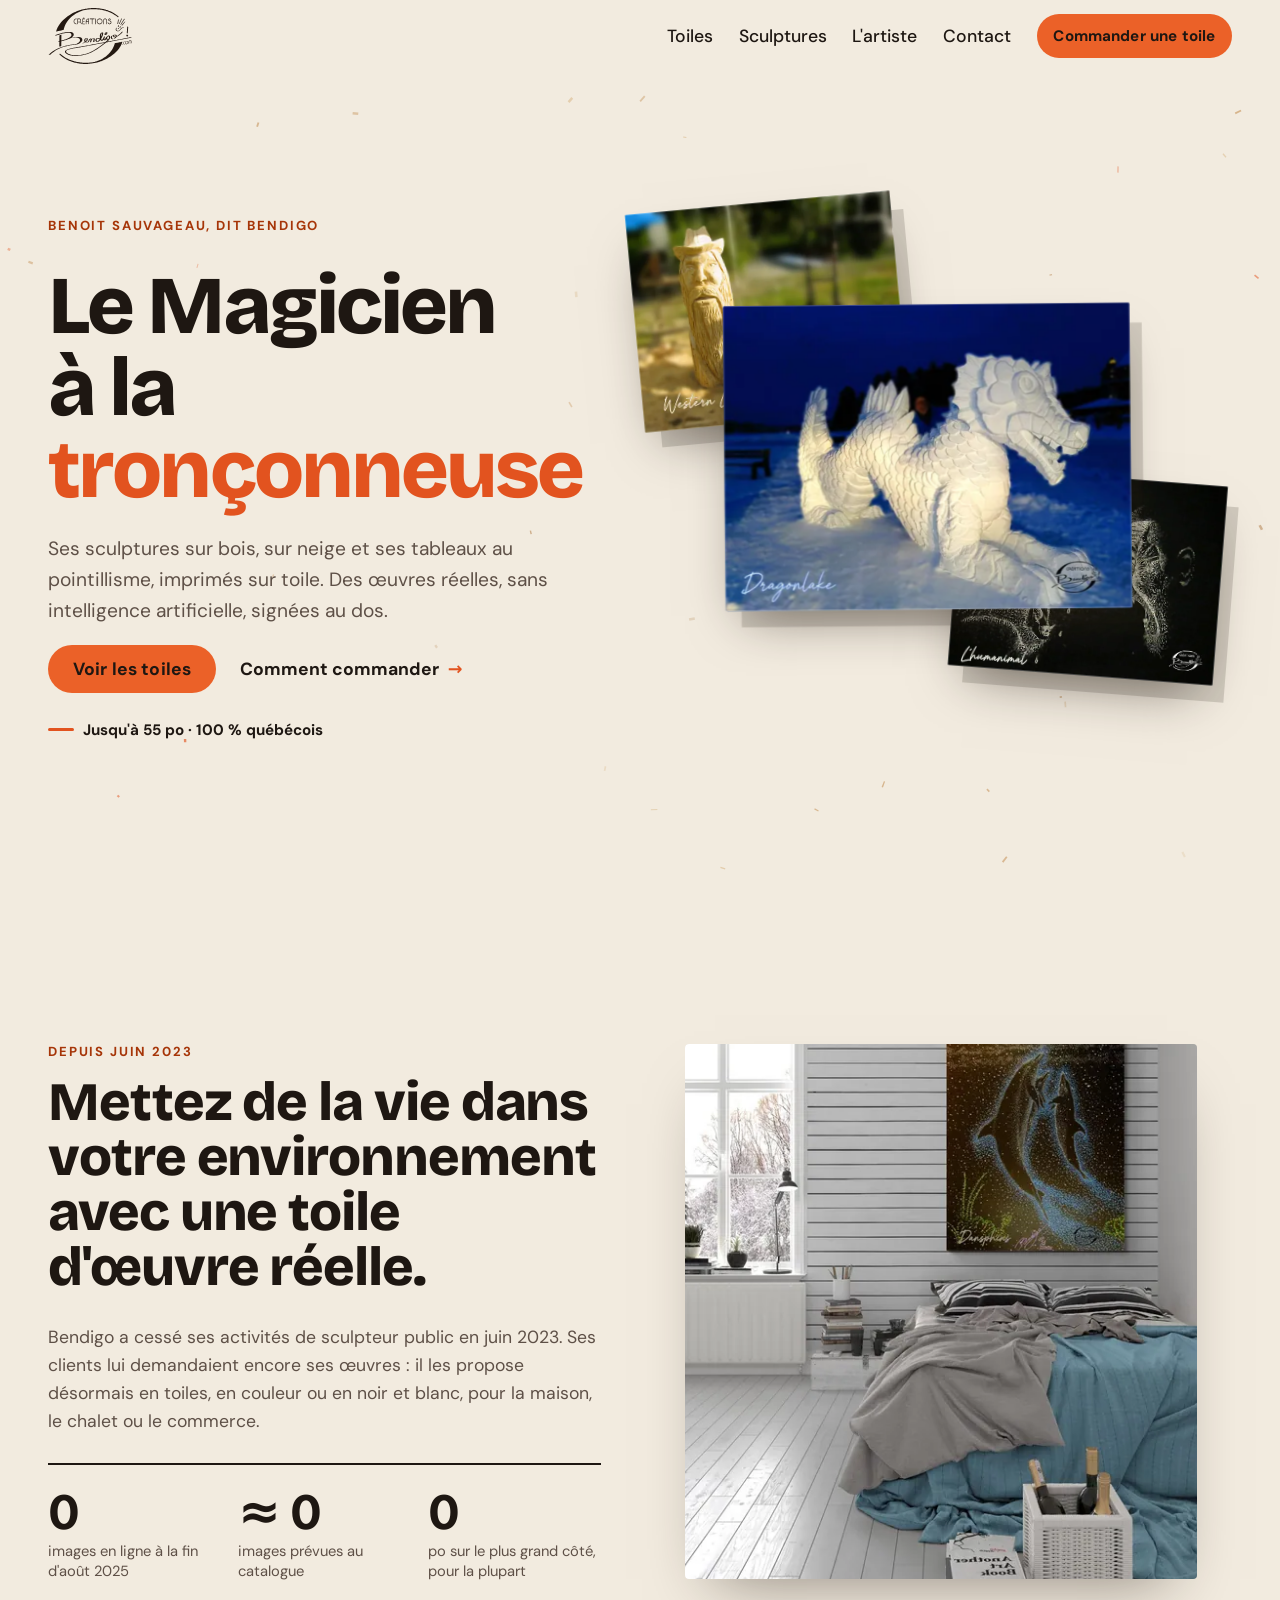
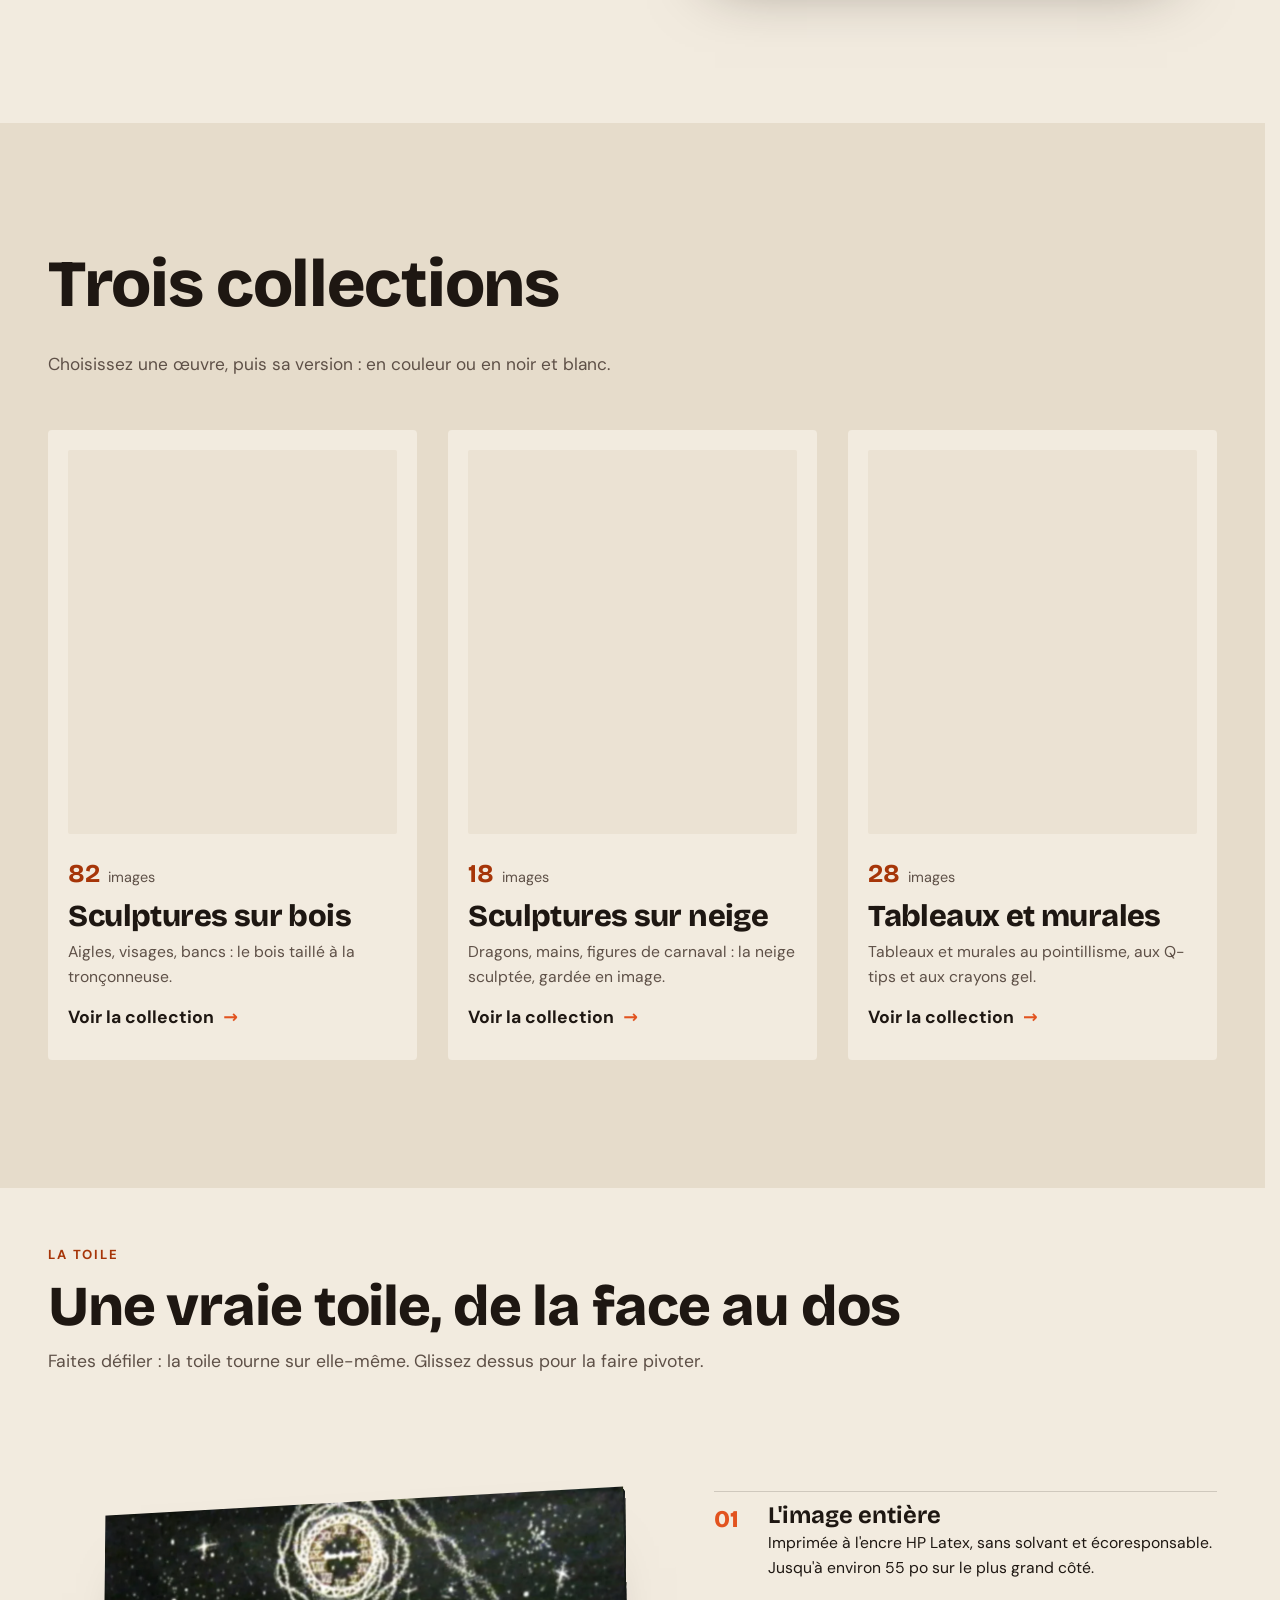
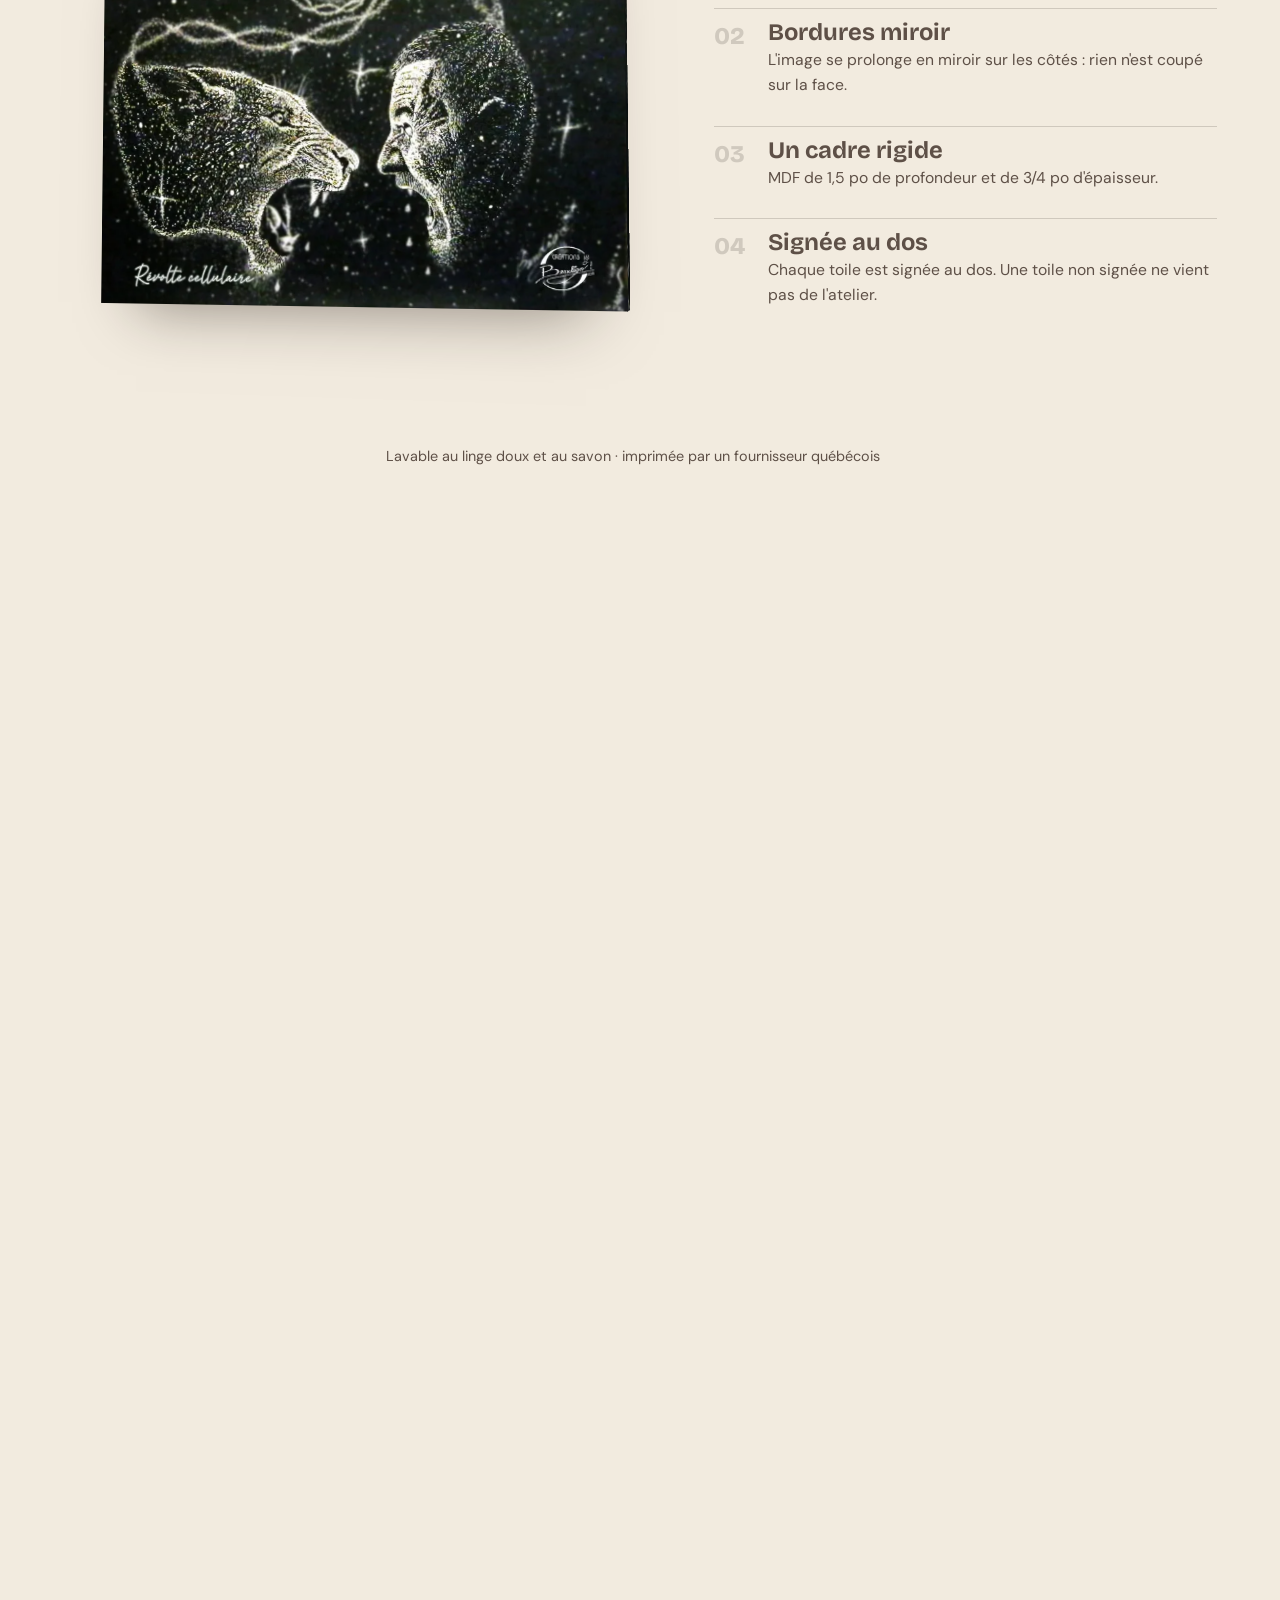
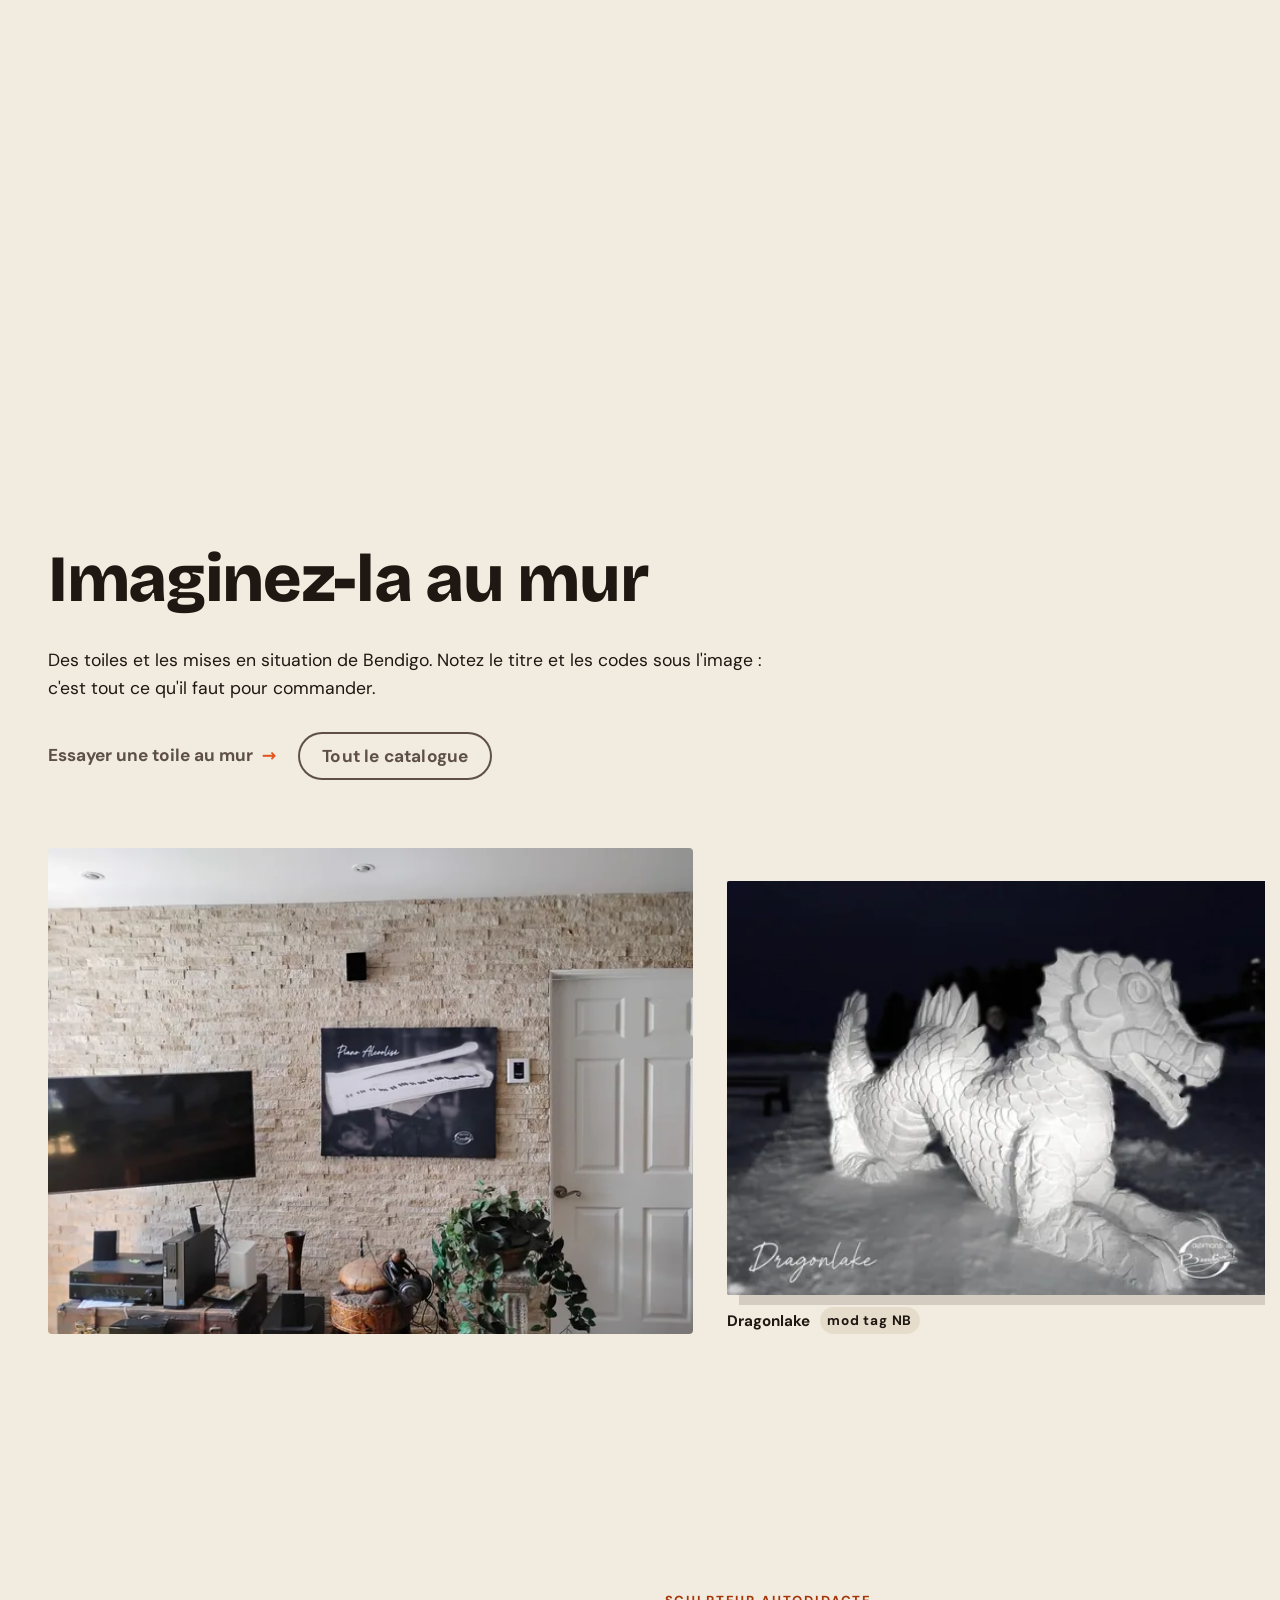
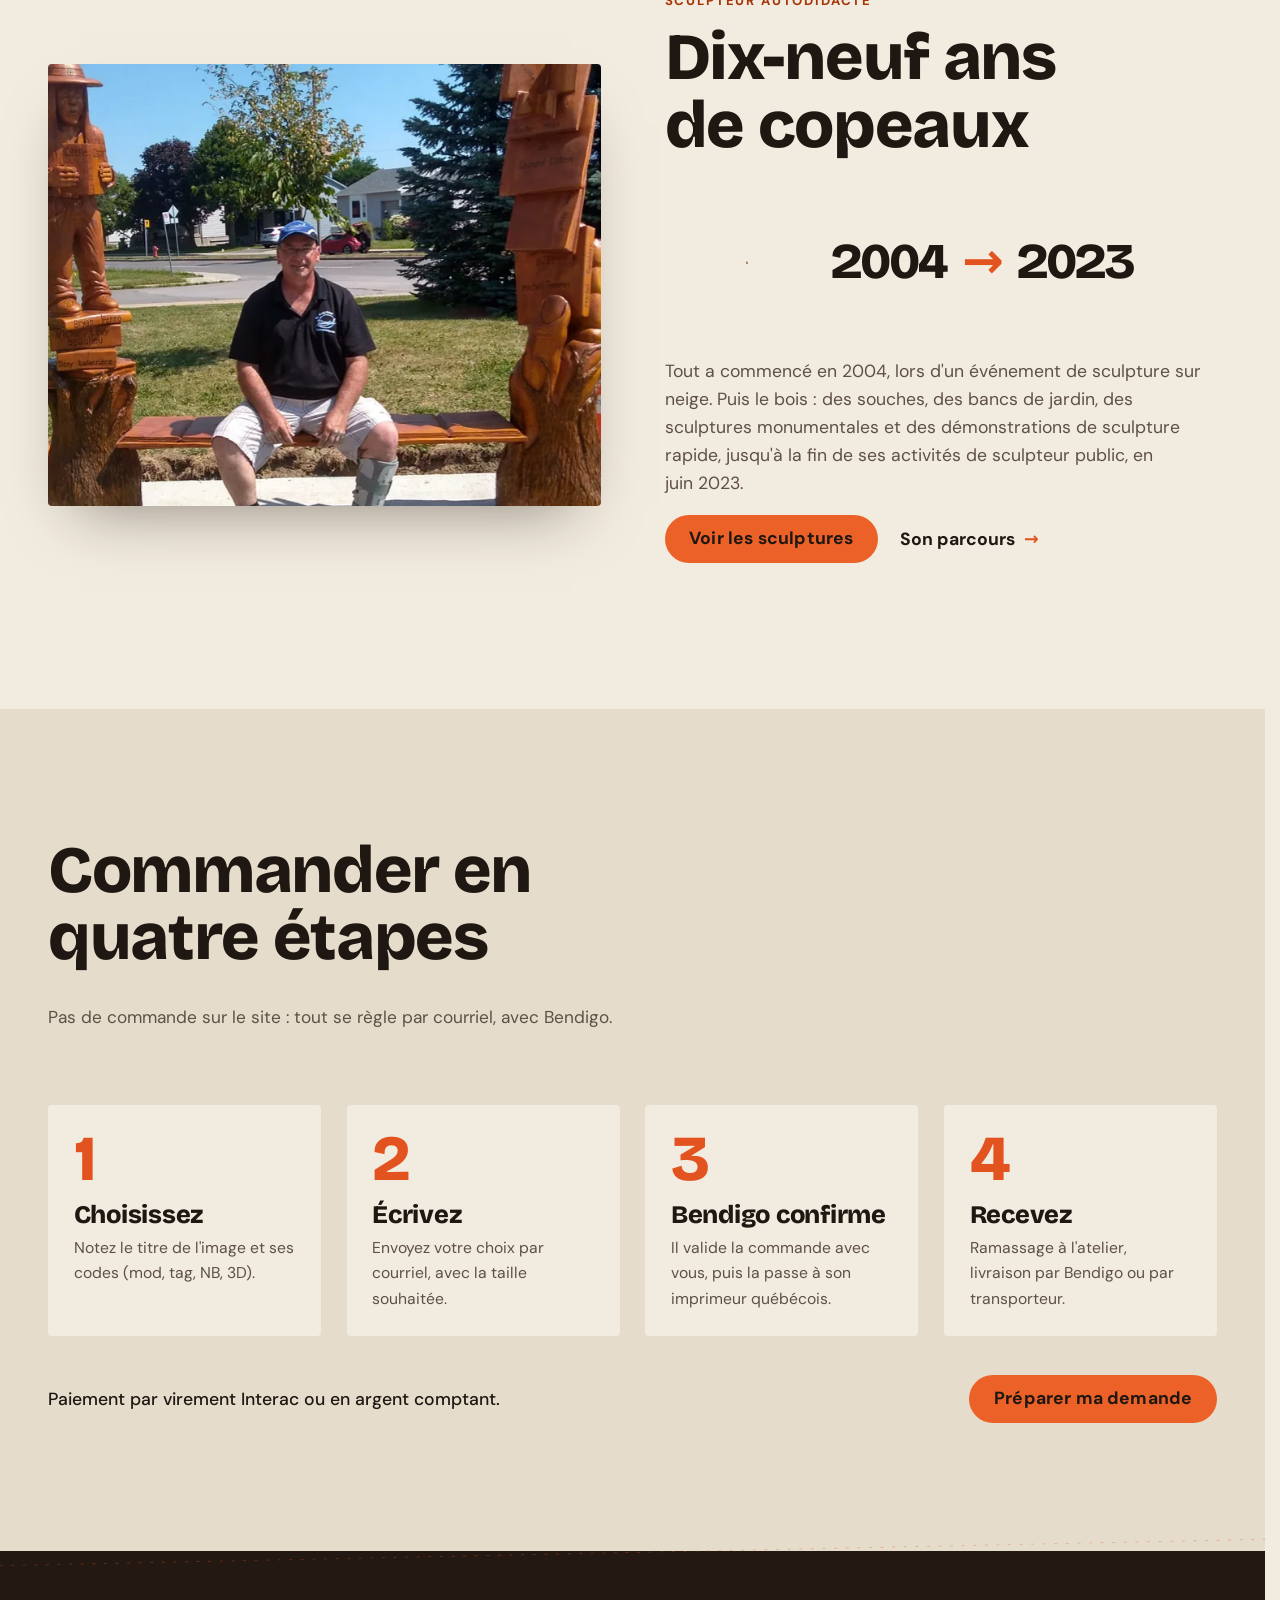
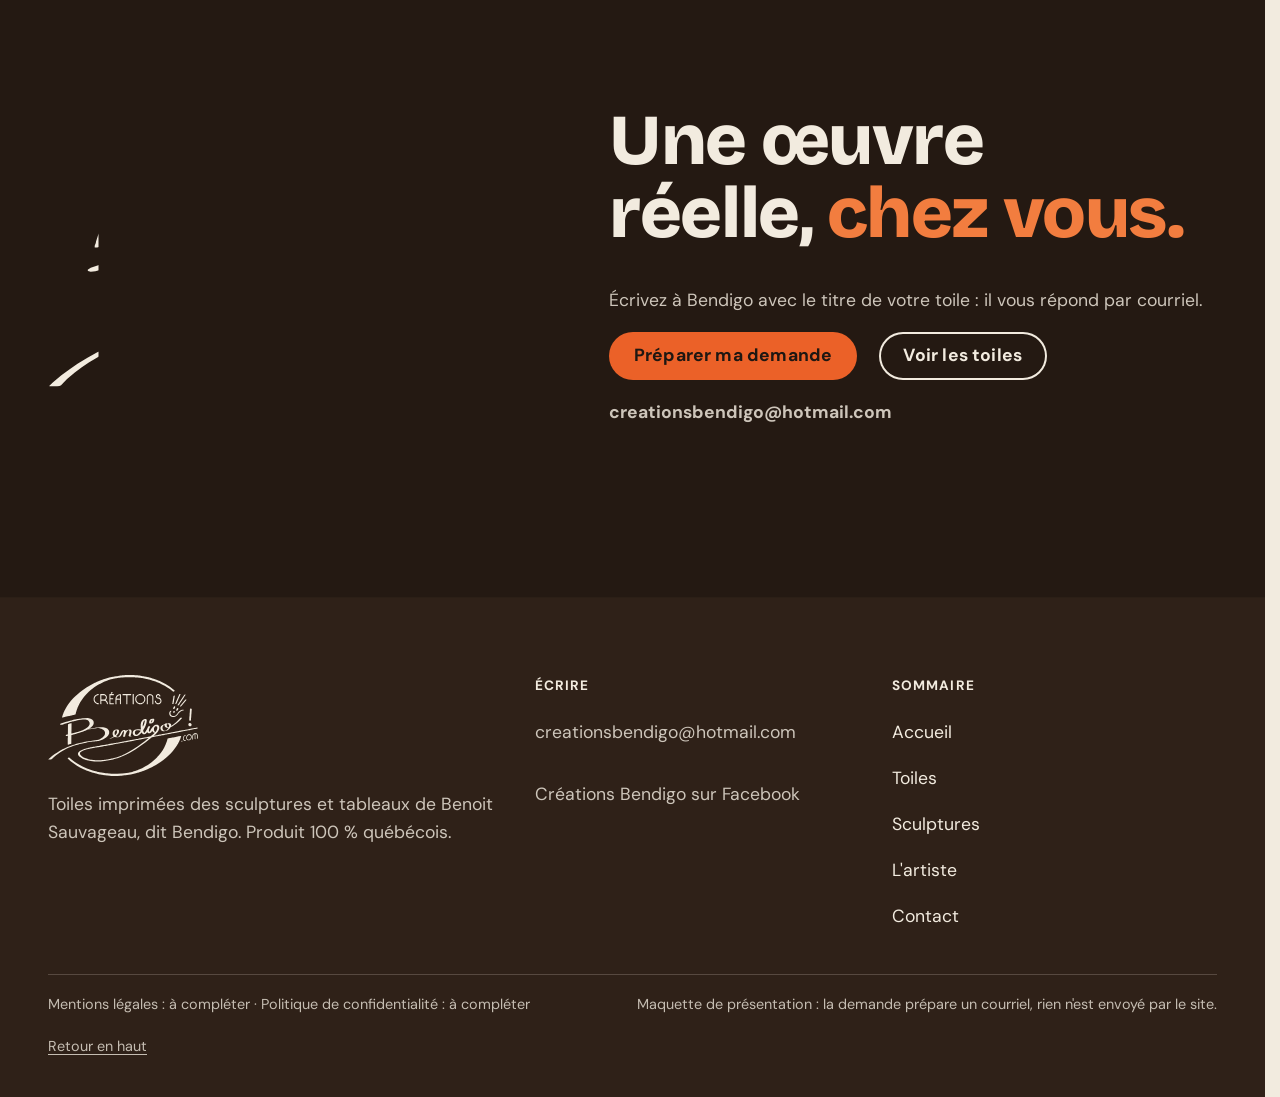
==== commit f0433594: "Maquette v2" ====
--- a/index.html
+++ b/index.html
@@ -1,5 +1,5 @@
 <!doctype html>
-<html lang="fr" data-v="1">
+<html lang="fr" data-v="2">
 <head>
 <meta charset="utf-8">
 <meta name="viewport" content="width=device-width, initial-scale=1, viewport-fit=cover">
@@ -34,14 +34,14 @@
 setTimeout(function () { if (!d.classList.contains('demarre')) d.classList.add('secours'); }, 2000);
 })();</script>
 <link rel="preload" href="/assets/fonts/bricolage.woff2" as="font" type="font/woff2" crossorigin>
-<link rel="stylesheet" href="/assets/css/socle.css?v=1">
-<link rel="stylesheet" href="/assets/css/site.css?v=1">
-<link rel="modulepreload" href="/assets/js/site.js?v=1">
-<link rel="modulepreload" href="/assets/js/socle/index.js?v=1">
+<link rel="stylesheet" href="/assets/css/socle.css?v=2">
+<link rel="stylesheet" href="/assets/css/site.css?v=2">
+<link rel="modulepreload" href="/assets/js/site.js?v=2">
+<link rel="modulepreload" href="/assets/js/socle/index.js?v=2">
 <script src="/assets/vendor/gsap.min.js" defer></script>
 <script src="/assets/vendor/ScrollTrigger.min.js" defer></script>
 <script src="/assets/vendor/SplitText.min.js" defer></script>
-<script type="module" src="/assets/js/site.js?v=1"></script>
+<script type="module" src="/assets/js/site.js?v=2"></script>
 <meta name="theme-color" content="#f2ebdf">
 <link rel="icon" href="/assets/images/favicon.svg" type="image/svg+xml">
 <link rel="apple-touch-icon" href="/assets/images/apple-touch-icon.png">
@@ -117,7 +117,7 @@
     </p>
     <p class="hero-info ouv-el" data-info-cle data-anime="gsap">Jusqu&#39;à 55 po · 100 % québécois</p>
   </div>
-  <div class="hero-toiles" data-effet="eventail">
+  <div class="hero-toiles" data-effet="eventail" data-souris>
     <figure class="media toile hero-toile hero-toile--1" style="--cadrage:50% 50%;aspect-ratio:2000 / 1641">
   <picture>
     <img src="/assets/images/toiles/western-lover-1600.webp" srcset="/assets/images/toiles/western-lover-480.webp 480w, /assets/images/toiles/western-lover-800.webp 800w, /assets/images/toiles/western-lover-1200.webp 1200w, /assets/images/toiles/western-lover-1600.webp 1600w" sizes="(max-width: 760px) 46vw, 22vw" alt="Western Lover" width="1600" height="1313" loading="lazy" decoding="async">
@@ -146,9 +146,9 @@
       <li><strong data-compteur="55">55</strong> <span>po sur le plus grand côté, pour la plupart</span></li>
     </ul>
   </div>
-  <figure class="media manifeste-media" data-fx="parallaxe" style="--cadrage:50% 50%;aspect-ratio:2000 / 1506">
-  <picture>
-    <img src="/assets/images/decor/salon-pierre-1400.webp" srcset="/assets/images/decor/salon-pierre-640.webp 640w, /assets/images/decor/salon-pierre-1000.webp 1000w, /assets/images/decor/salon-pierre-1400.webp 1400w" sizes="(max-width: 760px) 100vw, 46vw" alt="Toile de Bendigo accrochée au mur de pierre d’un salon" width="1400" height="1054" loading="lazy" decoding="async">
+  <figure class="media manifeste-media" data-fx="parallaxe" style="--cadrage:50% 50%;aspect-ratio:1911 / 2000">
+  <picture>
+    <img src="/assets/images/decor/chambre-1400.webp" srcset="/assets/images/decor/chambre-640.webp 640w, /assets/images/decor/chambre-1000.webp 1000w, /assets/images/decor/chambre-1400.webp 1400w" sizes="(max-width: 760px) 100vw, 40vw" alt="Toile de dauphins de Bendigo, accrochée au-dessus d&#39;un lit" width="1400" height="1465" loading="lazy" decoding="async">
   </picture>
 </figure>
 </section>
@@ -187,7 +187,7 @@
 </figure></span>
         <span class="collection-nombre"><strong>28</strong> images</span>
         <span class="collection-titre">Tableaux et murales</span>
-        <span class="collection-texte">Pointillisme, Q-tips et crayons gel, en noir et blanc.</span>
+        <span class="collection-texte">Tableaux et murales au pointillisme, aux Q-tips et aux crayons gel.</span>
         <span class="lien-fleche">Voir la collection</span>
       </a>
     </div>
@@ -198,13 +198,14 @@
     <div class="toile3d-tete">
       <p class="surtitre">La toile</p>
       <h2 data-anime="lignes">Une vraie toile, de la face au dos</h2>
-      <p class="toile3d-aide masque-ecran-bas">Faites défiler : la toile tourne sur elle-même.</p>
-    </div>
-    <div class="toile3d-scene" data-effet="toile-3d" data-visuel>
+      <p class="toile3d-aide masque-ecran-bas">Faites défiler : la toile tourne sur elle-même. Glissez dessus pour la faire pivoter.</p>
+    </div>
+    <div class="toile3d-scene" data-effet="toile-3d" data-grille="manipuler" data-visuel>
+      <div class="toile3d-pivot">
       <div class="toile3d-objet">
         <div class="t3-face t3-avant"><figure class="media " style="--cadrage:50% 50%;aspect-ratio:4 / 3">
   <picture>
-    <img src="/assets/images/toiles/dragonlake-1600.webp" srcset="/assets/images/toiles/dragonlake-480.webp 480w, /assets/images/toiles/dragonlake-800.webp 800w, /assets/images/toiles/dragonlake-1200.webp 1200w, /assets/images/toiles/dragonlake-1600.webp 1600w" sizes="(max-width: 760px) 80vw, 40vw" alt="Toile de Dragonlake, vue de face" width="1600" height="1200" loading="lazy" decoding="async">
+    <img src="/assets/images/toiles/revolte-cellulaire-nb-1600.webp" srcset="/assets/images/toiles/revolte-cellulaire-nb-480.webp 480w, /assets/images/toiles/revolte-cellulaire-nb-800.webp 800w, /assets/images/toiles/revolte-cellulaire-nb-1200.webp 1200w, /assets/images/toiles/revolte-cellulaire-nb-1600.webp 1600w" sizes="(max-width: 760px) 80vw, 40vw" alt="Toile de Révolte cellulaire, vue de face" width="1600" height="1200" loading="lazy" decoding="async">
   </picture>
 </figure></div>
         <div class="t3-face t3-droite" aria-hidden="true"></div>
@@ -219,6 +220,7 @@
 <path fill="currentColor" fill-rule="evenodd" clip-path="url(#sig-1)" d="M572.2 279.5 L570.8 279.8 L569.5 280.8 L569.2 283.2 L569.5 284.0 L570.2 284.5 L572.5 284.2 L573.2 283.5 L573.2 280.2ZM568.2 260.0 L567.8 259.5 L563.2 260.0 L560.0 261.0 L556.8 261.2 L553.2 262.2 L550.2 262.5 L548.2 263.2 L545.2 263.5 L533.8 266.0 L530.5 266.2 L528.5 267.0 L525.0 267.2 L522.0 268.2 L518.8 268.5 L515.5 269.5 L511.2 270.0 L510.5 270.8 L509.5 273.2 L509.0 276.2 L508.2 277.5 L508.0 279.5 L501.8 296.2 L495.5 309.2 L488.0 322.0 L481.8 331.0 L473.2 341.8 L466.0 349.5 L465.8 350.2 L459.2 356.8 L458.0 357.5 L452.0 363.2 L442.0 371.5 L426.0 382.8 L415.8 389.0 L401.5 396.5 L385.2 403.8 L383.0 404.2 L382.0 405.0 L380.5 405.2 L371.8 408.8 L370.0 409.0 L368.0 410.0 L366.0 410.2 L363.8 411.2 L362.0 411.5 L355.2 413.8 L352.8 414.0 L350.0 415.0 L347.0 415.2 L344.0 416.2 L326.5 418.5 L316.2 419.0 L314.8 419.5 L295.5 420.2 L270.5 420.0 L261.8 419.5 L260.0 419.0 L252.5 418.8 L246.5 417.8 L241.5 417.5 L238.2 417.0 L237.2 416.5 L232.8 416.2 L230.5 415.5 L225.2 415.0 L222.0 414.0 L218.8 413.8 L216.8 413.0 L213.0 412.5 L210.2 411.5 L207.5 411.2 L205.0 410.2 L202.5 410.0 L200.2 409.0 L197.8 408.8 L195.5 407.8 L193.5 407.5 L175.0 401.5 L173.2 400.5 L171.8 400.2 L170.0 399.2 L168.5 399.0 L151.8 391.8 L145.2 388.2 L143.5 387.8 L128.2 379.2 L127.2 378.2 L126.2 378.0 L113.0 369.2 L100.5 359.8 L90.5 351.0 L89.0 351.0 L87.8 352.0 L85.8 352.8 L84.2 354.2 L84.0 355.8 L96.5 367.0 L108.5 376.2 L123.5 386.2 L136.2 393.5 L154.0 402.2 L158.2 403.8 L159.8 404.8 L161.2 405.0 L163.5 406.2 L164.2 406.2 L166.5 407.5 L170.8 408.8 L176.0 411.0 L185.8 414.0 L187.0 414.8 L189.0 415.0 L191.2 416.0 L193.2 416.2 L204.8 419.8 L206.2 419.8 L209.0 420.8 L211.5 421.0 L220.5 423.2 L223.2 423.5 L228.2 424.8 L230.5 424.8 L234.5 425.8 L252.0 427.8 L253.5 428.2 L264.0 428.8 L265.8 429.5 L268.0 429.2 L269.2 429.8 L301.2 429.8 L301.8 429.2 L304.2 429.5 L305.8 428.8 L313.0 428.5 L326.2 426.8 L330.2 426.8 L353.2 423.2 L375.2 418.2 L381.2 416.2 L387.8 414.8 L389.8 413.8 L391.8 413.5 L393.8 412.5 L395.5 412.2 L396.8 411.5 L402.8 409.8 L404.5 408.8 L406.2 408.5 L427.0 400.0 L428.5 399.0 L435.2 396.2 L445.2 391.2 L446.5 390.2 L450.0 388.8 L460.5 382.8 L480.2 370.2 L492.2 361.5 L507.5 349.0 L523.5 333.8 L532.8 323.5 L543.2 310.2 L549.2 301.5 L549.8 300.2 L550.8 299.2 L551.0 298.2 L554.5 293.0 L560.5 281.5 L560.8 280.2 L564.5 272.2 L564.8 270.8 L565.2 270.2 L567.0 264.2 L568.0 262.2ZM587.0 255.0 L583.2 256.5 L579.2 260.0 L577.0 263.5 L575.8 267.2 L575.8 272.2 L577.2 276.5 L579.5 279.0 L583.0 280.8 L587.5 280.8 L588.0 280.2 L588.0 278.5 L587.5 277.8 L585.2 278.0 L582.0 276.8 L580.5 275.2 L579.2 273.2 L578.5 269.2 L579.2 265.8 L582.0 261.2 L583.5 260.0 L587.8 258.0 L587.8 255.5ZM605.8 252.5 L600.2 252.5 L597.2 253.8 L593.0 257.5 L590.5 261.8 L589.5 266.0 L589.5 268.5 L590.5 272.2 L593.0 275.8 L596.5 278.0 L603.0 278.0 L605.8 276.8 L607.8 275.2 L610.0 272.8 L612.5 268.2 L613.2 263.8 L612.5 259.0 L611.2 256.5 L608.5 253.8ZM605.8 256.0 L608.8 258.8 L610.0 261.5 L610.2 264.8 L609.0 268.8 L607.8 270.8 L605.2 273.2 L603.0 274.8 L599.0 275.2 L596.8 274.5 L594.0 272.0 L593.0 270.2 L593.0 263.5 L595.5 259.2 L597.2 257.5 L599.5 256.0 L603.0 255.5ZM634.5 248.8 L632.8 247.8 L630.0 247.2 L625.5 247.8 L622.8 249.0 L618.2 253.5 L616.5 256.8 L615.8 260.0 L615.8 274.0 L616.2 275.0 L617.5 275.2 L618.8 274.0 L618.8 259.2 L620.0 256.2 L621.2 254.5 L623.5 252.2 L624.5 251.8 L625.8 253.0 L626.0 255.5 L626.0 271.8 L626.2 272.5 L627.2 273.2 L629.0 272.5 L629.2 270.2 L628.8 269.2 L628.5 251.8 L629.2 250.5 L632.2 251.2 L634.0 252.8 L635.8 255.5 L636.2 257.5 L636.2 270.0 L636.8 271.0 L639.8 270.5 L639.5 257.5 L638.0 252.8 L636.2 250.2ZM261.8 271.5 L264.2 271.8 L269.0 270.5 L280.0 265.5 L283.5 263.5 L290.8 265.5 L296.0 265.5 L300.0 264.5 L302.8 264.2 L306.5 262.8 L309.2 260.8 L312.5 256.8 L319.2 242.8 L322.2 238.8 L322.8 238.8 L323.8 240.2 L324.0 244.8 L323.2 247.8 L322.8 252.5 L320.5 260.0 L320.2 262.8 L320.8 263.2 L322.8 263.2 L324.2 262.8 L327.5 262.5 L328.8 261.8 L330.2 254.5 L332.8 247.5 L336.5 240.8 L338.8 238.0 L341.8 235.2 L343.5 234.2 L345.2 235.0 L346.0 235.8 L347.5 238.5 L347.8 240.5 L347.2 245.5 L346.8 246.5 L346.2 250.0 L345.2 252.2 L345.0 254.5 L344.0 256.8 L344.0 259.0 L345.5 261.0 L348.5 262.0 L352.0 262.0 L355.5 261.2 L356.8 260.5 L356.0 260.0 L353.2 259.8 L352.8 259.2 L352.8 257.5 L356.0 246.0 L356.2 241.5 L356.8 240.2 L356.0 235.8 L354.0 233.2 L351.8 232.2 L347.0 232.2 L339.5 233.8 L335.8 235.2 L332.5 237.5 L331.8 237.5 L329.5 235.0 L328.2 234.2 L324.2 234.2 L320.0 235.2 L316.8 237.2 L313.5 240.5 L309.8 246.8 L309.0 249.0 L305.2 256.5 L303.2 259.5 L299.8 263.0 L297.8 263.5 L293.8 262.2 L291.2 261.0 L290.5 260.2 L290.5 259.2 L297.8 252.5 L300.2 249.0 L301.8 246.0 L303.0 242.2 L303.2 237.5 L302.8 235.2 L300.8 233.0 L297.0 231.5 L292.0 231.5 L286.2 233.0 L280.5 236.8 L277.8 240.5 L276.2 244.0 L276.0 247.5 L275.5 249.0 L276.0 253.5 L277.5 257.5 L279.8 260.5 L279.5 261.5 L273.0 265.8ZM290.8 234.0 L291.5 234.2 L293.0 236.0 L294.2 239.0 L294.2 245.0 L292.0 250.0 L290.5 252.0 L287.0 255.5 L286.2 255.8 L284.8 253.5 L284.2 251.2 L284.5 244.2 L287.2 237.8 L288.8 235.8ZM601.5 205.8 L599.5 207.8 L599.0 209.2 L599.0 213.2 L600.5 216.0 L602.5 217.5 L604.5 218.2 L608.0 218.2 L610.0 217.5 L612.0 215.2 L612.8 213.0 L612.5 209.8 L611.2 207.5 L609.8 206.0 L607.0 204.8 L603.8 204.8ZM638.5 225.2 L637.8 224.2 L637.0 224.0 L631.8 224.2 L628.2 225.2 L625.0 225.5 L621.8 226.5 L618.5 226.8 L615.2 227.8 L611.8 228.0 L608.8 229.0 L606.8 229.0 L595.5 231.5 L592.2 231.8 L589.0 232.8 L585.8 233.0 L583.8 233.8 L580.5 234.0 L577.0 235.0 L572.5 235.5 L562.8 237.8 L561.0 237.8 L557.5 238.8 L554.2 239.0 L552.0 239.8 L541.2 241.5 L537.8 242.5 L534.8 242.8 L531.2 243.8 L528.0 244.0 L526.0 244.8 L513.5 246.8 L511.5 247.5 L508.5 247.8 L505.0 248.8 L503.2 248.8 L498.2 250.0 L488.5 251.5 L485.0 252.5 L482.0 252.8 L480.0 253.5 L477.0 253.8 L473.2 254.8 L468.8 255.2 L466.8 256.0 L463.2 256.2 L460.2 257.2 L456.8 257.5 L454.8 258.2 L453.5 258.2 L453.5 256.8 L458.0 253.0 L464.0 247.0 L469.2 240.2 L472.0 235.5 L474.2 229.5 L474.8 225.8 L474.5 220.0 L473.2 216.5 L470.5 213.5 L468.0 212.2 L466.0 211.8 L459.8 212.0 L454.5 214.2 L451.8 216.2 L444.0 224.5 L439.2 231.2 L435.0 239.2 L433.0 241.2 L432.0 241.0 L431.2 240.2 L430.5 236.8 L430.5 234.8 L431.5 229.8 L433.8 225.0 L433.8 224.2 L434.8 222.8 L435.8 220.2 L435.8 219.2 L435.0 218.2 L434.2 218.0 L429.5 218.2 L427.0 220.2 L424.0 227.2 L421.5 232.2 L418.0 237.8 L417.8 238.8 L412.2 246.2 L411.0 246.5 L409.5 245.0 L408.0 242.2 L406.8 239.0 L406.2 235.5 L406.8 234.0 L407.5 233.2 L412.5 224.2 L412.8 223.0 L414.0 221.0 L417.5 212.8 L417.8 211.0 L418.5 209.8 L419.2 206.0 L420.0 204.2 L421.5 195.0 L421.2 190.8 L419.2 188.0 L417.2 187.2 L413.0 187.5 L407.5 189.8 L403.8 192.2 L401.8 194.2 L399.8 197.2 L397.2 202.5 L396.8 205.5 L396.0 207.2 L395.5 211.5 L395.5 222.8 L396.5 230.8 L395.5 231.5 L388.8 230.5 L383.0 230.5 L375.5 231.8 L371.5 233.0 L368.5 234.5 L365.8 236.8 L362.8 241.0 L361.5 245.2 L361.5 249.0 L362.5 252.5 L364.8 255.8 L368.2 258.2 L372.0 259.5 L379.2 259.5 L383.0 258.2 L389.5 254.5 L393.5 251.0 L399.0 245.0 L400.0 245.0 L400.5 245.5 L401.8 248.0 L404.8 251.0 L407.5 252.2 L412.5 252.2 L415.2 251.2 L418.0 249.5 L423.0 244.2 L423.8 244.2 L425.5 246.0 L428.5 247.5 L433.5 248.0 L436.2 247.2 L439.8 244.8 L441.8 242.2 L443.8 238.8 L444.8 238.0 L445.8 239.0 L446.8 241.8 L448.8 244.0 L451.2 245.2 L454.8 245.2 L455.0 245.8 L451.2 249.8 L438.0 261.0 L433.8 262.2 L432.0 262.2 L420.5 264.8 L417.2 265.0 L414.0 266.0 L410.5 266.2 L407.2 267.2 L405.5 267.2 L395.5 269.5 L392.2 269.8 L388.8 270.8 L385.5 271.0 L382.0 272.0 L377.5 272.5 L374.0 273.5 L371.0 273.8 L369.0 274.5 L365.5 274.8 L363.5 275.5 L360.5 275.8 L355.5 277.0 L352.2 277.2 L349.0 278.2 L345.5 278.5 L343.5 279.2 L332.5 281.0 L329.2 282.0 L325.5 282.2 L322.2 283.2 L320.5 283.2 L315.2 284.5 L312.2 284.8 L310.2 285.5 L305.5 286.0 L301.8 287.0 L299.5 287.0 L296.2 288.0 L291.2 288.5 L289.0 289.2 L285.8 289.5 L275.0 291.8 L271.5 292.0 L268.0 293.0 L264.2 293.2 L253.5 295.5 L248.8 296.0 L246.5 296.8 L244.2 296.8 L239.2 298.0 L228.5 299.5 L226.2 300.2 L223.0 300.5 L218.0 301.8 L214.5 302.0 L212.5 302.8 L207.5 303.2 L204.0 304.2 L201.8 304.2 L199.5 305.0 L194.0 305.8 L185.0 307.8 L181.8 308.0 L179.2 309.0 L176.2 309.2 L173.2 310.2 L170.8 310.5 L168.5 311.5 L166.2 311.8 L159.5 314.0 L157.5 314.2 L155.5 315.2 L153.8 315.5 L152.0 316.5 L150.5 316.8 L149.5 317.5 L145.0 319.0 L136.2 323.8 L133.5 325.8 L130.2 329.0 L128.5 331.8 L128.0 333.2 L128.0 338.5 L129.5 342.0 L132.2 345.5 L137.0 349.5 L146.2 355.2 L152.5 358.2 L153.8 358.5 L154.8 359.2 L156.2 359.5 L158.0 360.5 L159.8 360.8 L161.5 361.8 L163.5 362.0 L165.8 363.0 L173.0 364.5 L175.0 365.2 L178.2 365.5 L182.5 366.5 L198.2 368.0 L225.0 367.8 L248.5 365.2 L251.2 364.5 L256.2 364.0 L258.5 363.2 L260.2 363.2 L265.0 362.0 L268.0 361.8 L270.8 360.8 L273.8 360.5 L276.5 359.5 L277.8 359.5 L286.0 357.0 L288.0 356.8 L290.2 355.8 L292.5 355.5 L293.8 354.8 L296.2 354.2 L305.0 351.0 L307.2 350.5 L308.2 349.8 L310.0 349.5 L330.0 341.0 L347.2 332.2 L360.2 324.8 L374.2 316.0 L392.5 303.8 L416.8 286.0 L441.8 266.0 L443.8 264.8 L454.5 263.0 L456.5 262.2 L460.0 262.0 L463.0 261.0 L466.5 260.8 L469.8 259.8 L473.0 259.5 L476.5 258.5 L479.8 258.2 L482.8 257.2 L486.2 257.0 L488.0 256.2 L491.2 256.0 L502.8 253.5 L506.0 253.2 L508.2 252.5 L517.5 251.0 L522.5 249.8 L524.2 249.8 L529.2 248.5 L531.0 248.5 L534.5 247.5 L537.5 247.2 L539.5 246.5 L552.0 244.5 L554.0 243.8 L557.2 243.5 L560.8 242.5 L563.8 242.2 L566.0 241.5 L576.8 239.8 L580.2 238.8 L583.5 238.5 L587.0 237.5 L588.8 237.5 L598.5 235.2 L603.0 234.8 L606.5 233.8 L609.8 233.5 L611.8 232.8 L615.0 232.5 L624.8 230.2 L629.2 229.8 L632.8 228.8 L634.8 228.8 L637.8 227.5 L638.5 226.5ZM428.2 268.5 L428.2 269.0 L426.8 270.5 L412.5 281.8 L383.5 303.0 L362.0 317.5 L344.0 328.2 L324.2 338.5 L323.0 338.8 L318.8 341.0 L316.8 341.5 L315.8 342.2 L308.2 345.0 L306.5 346.0 L291.5 351.0 L289.5 351.2 L288.0 352.0 L284.8 352.5 L283.2 353.2 L277.2 354.8 L275.0 355.0 L273.2 355.8 L270.5 356.0 L267.5 357.0 L264.5 357.2 L262.5 358.0 L258.2 358.5 L253.0 359.8 L249.8 360.0 L247.0 360.8 L242.2 361.0 L237.5 362.0 L229.8 362.2 L227.8 362.8 L204.2 363.0 L200.2 362.8 L198.5 362.2 L191.8 362.0 L187.8 361.0 L182.5 360.5 L172.5 358.2 L165.8 356.0 L163.8 355.8 L152.0 351.0 L144.5 346.2 L141.2 343.2 L138.0 339.0 L136.5 335.2 L136.8 331.2 L138.0 329.2 L142.8 325.2 L150.5 321.5 L156.5 319.2 L166.0 316.2 L173.0 314.8 L174.8 314.0 L177.8 313.8 L180.2 312.8 L183.5 312.5 L187.0 311.5 L199.2 309.8 L201.5 309.0 L206.0 308.8 L210.0 307.8 L214.0 307.5 L217.8 306.5 L220.0 306.5 L232.8 304.0 L236.2 303.8 L240.0 302.8 L243.8 302.5 L245.8 301.8 L250.5 301.2 L254.2 300.2 L256.2 300.2 L258.5 299.5 L264.0 298.8 L268.0 297.8 L270.0 297.8 L273.0 296.8 L276.2 296.5 L281.5 295.2 L283.2 295.2 L286.5 294.2 L290.0 294.0 L292.0 293.2 L296.8 292.8 L300.0 291.8 L303.5 291.5 L305.8 290.8 L318.0 288.8 L320.2 288.0 L323.8 287.8 L326.8 286.8 L328.8 286.8 L332.5 285.8 L343.2 284.0 L345.5 283.2 L348.8 283.0 L360.5 280.5 L362.2 280.5 L365.2 279.5 L368.8 279.2 L378.8 277.0 L383.2 276.5 L385.2 275.8 L388.8 275.5 L390.8 274.8 L395.2 274.2 L398.5 273.2 L408.5 271.8 L411.5 270.8 L415.0 270.5 L417.0 269.8 L420.2 269.5 L426.8 268.0ZM395.2 237.0 L395.2 238.0 L390.8 244.2 L384.0 251.2 L381.0 253.5 L378.2 254.8 L376.0 254.8 L373.8 253.5 L372.2 251.8 L371.0 249.0 L370.8 244.0 L372.2 239.8 L375.2 236.8 L379.5 235.2 L387.0 235.2 L391.2 236.2 L394.8 236.5ZM461.5 217.8 L464.0 219.0 L466.0 221.8 L466.0 228.5 L464.5 233.2 L462.2 237.5 L460.0 240.5 L458.2 242.2 L457.2 242.5 L454.8 240.2 L453.2 237.8 L452.2 235.0 L452.2 226.5 L453.8 223.0 L456.8 219.2 L459.0 217.8ZM412.2 193.5 L412.8 194.2 L412.8 197.5 L410.5 207.5 L409.5 209.2 L409.0 211.5 L408.2 212.5 L408.0 214.0 L407.0 215.5 L406.5 217.2 L405.2 218.8 L404.8 218.8 L404.2 218.2 L404.0 213.5 L405.5 205.0 L406.8 201.2 L409.2 196.0 L411.2 193.8ZM451.8 186.2 L446.8 186.0 L440.2 187.2 L436.5 189.8 L434.0 193.0 L431.5 199.2 L431.8 204.2 L433.5 206.5 L437.5 206.5 L444.0 205.2 L447.0 203.8 L449.8 201.0 L452.0 197.2 L453.5 191.8 L453.2 188.8ZM444.2 190.8 L445.0 191.5 L443.8 197.5 L442.2 200.5 L440.8 201.8 L440.0 201.0 L440.0 200.0 L441.0 196.0 L442.8 192.2ZM259.8 236.8 L257.2 232.8 L253.8 229.2 L250.0 226.8 L244.5 224.5 L235.2 222.8 L223.2 222.2 L221.2 222.8 L211.2 223.0 L206.8 224.0 L200.8 224.5 L198.5 225.2 L196.2 225.2 L185.0 227.8 L181.5 228.0 L178.5 229.0 L177.0 229.0 L176.5 228.2 L184.2 222.5 L189.2 217.5 L191.5 214.5 L194.5 208.5 L195.2 202.8 L194.8 201.5 L194.5 198.5 L193.0 195.0 L188.2 189.8 L181.8 186.0 L174.2 184.0 L170.0 183.5 L152.5 183.8 L149.8 184.0 L148.5 184.5 L142.2 184.8 L137.0 185.8 L132.5 186.0 L128.8 187.0 L125.2 187.2 L121.5 188.2 L118.8 188.5 L117.0 189.2 L113.2 189.8 L110.2 190.8 L107.5 191.0 L105.0 192.0 L102.5 192.2 L100.2 193.2 L98.0 193.5 L86.8 197.0 L85.5 197.0 L83.5 198.0 L77.5 199.5 L55.0 207.0 L51.5 209.0 L51.0 209.8 L51.5 211.2 L55.0 212.0 L61.0 211.5 L69.2 208.8 L70.5 208.0 L72.2 207.8 L74.2 206.8 L76.2 206.5 L86.2 203.0 L88.2 202.8 L89.5 202.0 L92.2 201.5 L94.8 200.5 L96.0 200.5 L98.2 199.5 L101.2 199.0 L103.0 198.2 L111.2 196.5 L113.0 195.8 L115.8 195.5 L118.8 194.5 L122.5 194.0 L126.0 193.0 L127.8 193.0 L131.5 192.0 L148.8 189.8 L159.0 189.8 L164.5 190.8 L165.8 191.5 L167.8 192.0 L171.5 194.2 L174.8 197.5 L177.5 203.0 L177.5 209.8 L176.2 213.0 L174.5 216.0 L172.2 218.8 L167.5 223.2 L159.5 229.0 L147.8 235.0 L138.8 238.5 L136.5 239.0 L135.2 239.8 L129.8 241.2 L127.5 242.2 L124.8 242.8 L122.5 243.8 L120.5 244.0 L118.2 245.0 L117.2 245.0 L114.8 246.0 L112.8 246.2 L110.2 247.2 L100.5 249.5 L99.8 248.5 L99.8 240.8 L100.2 239.2 L100.5 205.5 L99.5 205.0 L96.5 205.8 L95.5 206.5 L93.0 207.0 L88.2 209.0 L85.8 209.5 L85.2 210.0 L84.8 252.0 L83.8 253.2 L78.0 254.8 L75.5 256.8 L75.5 258.0 L77.5 259.2 L80.2 259.5 L84.0 259.0 L84.8 260.0 L84.8 267.0 L84.2 269.2 L84.2 295.2 L84.8 296.5 L86.0 296.5 L88.8 295.5 L91.5 295.2 L94.5 294.2 L96.8 294.0 L99.5 292.5 L99.8 256.8 L101.0 255.2 L106.0 254.2 L107.8 253.5 L109.0 253.5 L111.5 252.5 L114.5 252.0 L116.0 251.2 L119.0 250.8 L120.5 250.0 L123.5 249.5 L125.8 248.5 L131.0 247.2 L133.8 246.0 L135.0 246.0 L137.0 245.0 L143.5 243.2 L144.8 242.5 L147.0 242.0 L148.2 241.2 L150.5 240.8 L155.0 238.8 L156.5 238.5 L157.5 237.8 L159.5 237.2 L161.0 236.2 L167.8 233.5 L169.0 232.5 L170.5 232.5 L176.0 231.2 L179.8 231.0 L183.8 230.0 L185.8 230.0 L191.2 228.8 L193.5 228.8 L195.8 228.0 L201.0 227.5 L205.2 226.5 L210.5 226.0 L216.0 226.0 L220.8 226.8 L222.2 227.5 L224.2 227.8 L226.0 228.8 L228.0 229.0 L233.2 231.5 L235.8 233.2 L240.0 237.5 L242.8 242.8 L243.2 246.2 L242.8 252.0 L241.5 255.2 L240.2 257.2 L233.8 264.8 L227.5 269.5 L220.8 273.2 L215.8 275.5 L213.2 276.0 L211.0 277.0 L208.2 277.2 L204.5 278.2 L201.2 278.2 L194.8 279.2 L188.0 279.8 L183.2 280.8 L178.8 281.0 L176.0 281.8 L170.5 282.2 L168.2 283.0 L163.0 283.5 L161.0 284.2 L157.8 284.5 L147.2 287.0 L145.5 287.0 L142.8 288.0 L140.0 288.2 L132.5 290.5 L130.2 290.8 L127.8 291.8 L125.5 292.0 L123.2 293.0 L121.0 293.2 L118.8 294.2 L116.0 294.8 L114.8 295.5 L109.8 296.8 L107.0 298.0 L106.0 298.0 L97.0 301.5 L95.5 301.8 L93.8 302.8 L92.2 303.0 L83.0 306.8 L80.8 308.0 L80.0 308.0 L78.5 309.0 L77.2 309.2 L75.8 310.2 L74.5 310.5 L73.0 311.5 L69.0 313.0 L68.2 313.8 L64.0 315.5 L50.8 322.8 L38.0 330.5 L28.8 336.8 L17.2 345.2 L6.5 354.2 L1.8 358.8 L1.8 359.5 L11.8 359.5 L14.8 359.0 L16.8 358.0 L24.5 350.2 L34.5 341.8 L43.5 335.0 L52.5 329.0 L65.0 321.5 L78.5 314.2 L89.5 309.0 L90.8 308.8 L92.2 307.8 L93.8 307.5 L95.2 306.5 L100.0 305.0 L101.0 304.2 L103.5 303.8 L104.5 303.0 L109.0 301.5 L110.0 301.5 L120.5 298.0 L123.5 297.5 L125.0 296.8 L127.2 296.5 L129.8 295.5 L132.2 295.2 L134.8 294.2 L137.0 294.0 L140.0 293.0 L142.5 292.8 L145.2 291.8 L148.0 291.5 L150.8 290.5 L152.2 290.5 L156.2 289.2 L158.8 289.0 L161.8 288.0 L163.2 288.0 L167.2 286.8 L170.5 286.5 L174.0 285.5 L176.0 285.5 L182.2 284.2 L187.0 284.0 L190.0 283.2 L198.2 282.8 L201.8 282.0 L207.2 281.8 L212.0 280.8 L215.8 280.5 L225.5 278.0 L234.0 274.5 L241.2 270.5 L248.0 265.8 L254.8 259.5 L257.2 256.2 L260.0 251.2 L261.0 248.0 L261.0 241.0 L260.0 238.5ZM572.5 181.5 L568.8 181.5 L565.2 182.5 L550.8 197.0 L545.2 202.0 L533.2 211.8 L526.5 216.2 L525.5 216.0 L525.2 210.5 L524.8 209.5 L522.8 207.5 L519.0 205.8 L514.8 205.5 L513.5 205.0 L508.5 205.0 L507.2 205.5 L504.0 205.8 L499.5 207.2 L498.0 208.8 L497.2 210.2 L496.0 211.2 L491.8 212.0 L490.0 213.0 L488.5 213.2 L484.8 215.8 L483.0 217.5 L481.0 220.5 L479.8 224.5 L479.8 227.5 L481.0 232.0 L483.0 235.0 L485.5 237.2 L487.8 238.5 L492.2 239.8 L496.0 239.8 L499.5 238.8 L502.2 238.5 L511.0 234.8 L516.0 231.2 L519.2 228.0 L521.0 225.8 L522.8 222.5 L524.2 221.0 L529.5 218.8 L535.8 215.2 L541.8 211.2 L549.2 205.5 L559.0 196.8 L566.5 189.2 L567.2 188.0 L571.5 184.0 L572.5 182.2ZM495.5 212.8 L496.8 213.2 L498.0 218.0 L499.8 220.8 L503.2 223.8 L507.0 224.8 L510.5 224.8 L512.5 224.2 L513.8 224.5 L513.8 225.5 L512.8 227.2 L509.2 231.2 L505.2 234.8 L500.5 237.8 L498.0 237.8 L493.8 235.8 L490.8 232.8 L489.2 230.0 L488.5 227.0 L488.5 223.8 L489.5 219.5 L491.8 215.5 L493.5 213.8ZM508.0 206.8 L511.5 208.0 L513.5 209.2 L516.2 212.8 L516.8 214.5 L516.5 219.8 L514.8 222.5 L513.0 222.5 L510.5 221.2 L508.0 218.8 L506.5 216.0 L506.5 213.5 L509.5 212.0 L509.0 211.0 L507.2 210.8 L506.2 210.0 L506.5 208.0ZM539.2 153.0 L537.5 153.0 L535.0 154.8 L534.0 157.0 L534.0 159.2 L535.0 160.8 L536.2 161.2 L538.0 161.0 L539.2 160.2 L540.5 158.5 L541.0 157.2 L541.0 154.5ZM579.2 148.5 L578.2 147.8 L573.8 148.0 L568.0 149.5 L563.5 151.8 L560.2 154.0 L556.8 157.5 L552.2 164.0 L546.0 171.0 L541.8 173.8 L539.2 174.8 L537.2 175.0 L532.2 174.8 L529.2 173.8 L527.2 172.5 L524.0 168.8 L522.5 164.5 L522.5 160.2 L523.8 157.2 L526.2 154.5 L526.2 152.8 L525.2 151.8 L524.0 151.8 L520.5 154.5 L518.0 158.8 L517.2 162.5 L517.8 168.0 L520.5 173.2 L524.8 177.0 L531.2 179.2 L538.2 179.2 L544.0 177.0 L548.5 173.5 L552.8 169.0 L558.2 162.2 L566.0 155.0 L571.0 152.5 L577.5 151.5 L579.2 150.0ZM609.8 142.5 L607.8 142.8 L606.8 143.5 L606.0 145.0 L605.5 148.0 L605.0 159.0 L604.2 163.8 L604.0 173.8 L603.5 175.0 L603.5 178.0 L603.0 179.8 L602.8 189.8 L602.2 191.2 L603.2 194.0 L605.5 195.2 L607.2 195.2 L608.2 194.8 L610.0 192.0 L610.2 183.8 L611.0 179.5 L611.5 168.2 L612.0 166.5 L612.8 152.0 L613.2 150.2 L613.5 145.8 L612.0 143.2ZM554.8 140.5 L552.5 140.8 L549.0 144.2 L547.5 147.8 L547.2 150.2 L548.0 152.2 L549.5 152.8 L550.8 152.5 L553.2 150.2 L554.2 148.8 L555.8 145.2 L555.8 141.8ZM541.5 133.0 L539.5 133.0 L537.2 134.8 L535.5 137.2 L534.0 141.2 L534.0 143.5 L535.0 145.0 L537.8 144.8 L539.5 143.2 L541.0 141.2 L542.5 137.2 L542.5 134.5ZM590.5 104.8 L589.2 104.2 L586.8 104.8 L584.5 106.8 L562.5 133.2 L563.0 134.2 L564.2 134.5 L566.5 134.0 L569.2 131.5 L590.5 106.0ZM539.5 87.5 L537.2 88.0 L535.8 89.0 L535.2 90.0 L533.8 102.0 L533.0 104.5 L532.5 109.8 L531.5 113.8 L531.2 117.8 L530.2 121.8 L530.5 123.2 L531.2 123.8 L533.5 123.8 L534.5 123.2 L536.0 121.2 L536.2 117.5 L537.0 115.2 L538.8 102.0 L539.5 99.5 L540.0 93.5 L541.0 89.8 L540.8 88.2ZM586.2 83.2 L584.2 83.2 L582.5 83.8 L581.2 85.0 L552.8 128.2 L553.2 129.2 L555.2 129.5 L557.0 129.0 L559.5 126.2 L565.8 116.2 L566.8 115.2 L568.2 112.5 L569.2 111.5 L578.2 97.5 L580.2 95.0 L582.0 91.8 L586.5 85.5 L586.8 83.8ZM468.0 81.2 L465.0 82.5 L462.2 85.0 L461.2 86.5 L460.5 89.5 L460.5 92.0 L461.2 95.0 L462.0 96.2 L465.0 99.2 L468.2 100.5 L473.0 100.8 L476.5 103.0 L478.2 105.0 L479.5 107.5 L479.5 113.0 L478.0 115.8 L475.8 118.0 L473.8 119.2 L470.5 120.0 L466.2 119.2 L464.0 117.8 L461.2 114.5 L460.5 110.8 L459.2 109.5 L456.8 109.5 L456.2 110.0 L456.2 113.8 L457.2 115.8 L457.2 116.5 L458.5 118.5 L460.8 121.0 L463.2 122.8 L465.2 123.2 L466.5 124.0 L473.5 124.0 L475.5 123.0 L476.2 123.0 L480.2 120.2 L482.8 116.8 L484.0 113.2 L484.0 107.0 L482.0 102.5 L480.5 100.5 L476.2 97.2 L473.2 96.2 L468.0 95.8 L465.8 93.8 L464.8 91.8 L464.8 90.0 L466.0 87.5 L468.8 85.8 L471.5 85.8 L473.0 86.5 L474.5 88.0 L475.2 90.5 L476.5 91.5 L478.2 91.5 L479.5 90.8 L479.2 87.5 L476.8 83.8 L475.5 82.8 L472.2 81.2ZM429.2 82.5 L427.2 83.8 L424.2 86.5 L421.8 91.5 L421.5 123.2 L422.0 124.0 L425.0 124.0 L425.8 123.2 L425.8 94.8 L426.5 91.5 L428.0 89.2 L429.8 87.5 L431.8 86.2 L433.5 85.8 L437.5 85.8 L438.8 86.0 L441.0 87.2 L443.5 89.8 L445.0 92.5 L445.2 123.5 L445.8 124.0 L449.0 124.0 L449.5 123.5 L449.5 92.2 L448.2 88.8 L445.0 84.8 L442.2 82.8 L439.2 81.5 L433.0 81.2ZM390.2 81.2 L385.8 82.5 L381.5 84.8 L376.0 90.2 L373.5 94.8 L372.5 98.0 L372.2 106.2 L373.5 110.8 L375.0 113.8 L377.2 116.8 L382.2 121.2 L385.2 122.8 L389.2 124.0 L398.2 124.0 L402.2 122.8 L406.5 120.2 L409.5 117.5 L412.8 113.2 L415.0 107.2 L415.0 98.5 L414.0 96.0 L413.8 94.2 L411.5 90.2 L406.2 85.0 L402.2 82.8 L397.2 81.2ZM389.2 86.0 L396.5 85.8 L398.2 86.0 L401.8 87.5 L403.8 88.8 L407.8 92.8 L409.2 95.2 L410.5 98.5 L410.8 105.5 L409.0 110.8 L407.8 112.8 L405.2 115.5 L401.8 118.0 L399.0 119.2 L392.8 120.0 L391.5 119.5 L388.5 119.2 L385.2 117.8 L382.5 115.8 L379.8 112.8 L377.0 107.2 L376.8 99.8 L377.0 98.0 L378.2 95.0 L379.5 93.0 L382.5 89.8 L385.8 87.5ZM362.0 81.2 L361.2 82.5 L361.2 123.2 L362.0 124.0 L365.5 124.0 L366.0 123.2 L366.0 82.2 L365.5 81.2ZM318.5 81.2 L318.0 81.8 L318.0 85.0 L318.5 85.8 L333.5 85.8 L334.2 86.8 L334.2 123.5 L335.0 124.0 L338.0 124.0 L338.5 123.5 L338.8 86.2 L339.5 85.8 L354.2 85.8 L354.8 85.2 L354.8 81.8 L354.5 81.2ZM311.2 81.5 L304.8 81.5 L301.2 82.5 L298.8 83.8 L293.5 87.8 L290.0 92.8 L288.5 96.0 L288.2 99.0 L287.8 100.2 L287.8 123.2 L288.5 124.0 L291.5 124.0 L292.2 123.2 L292.0 106.5 L293.5 105.0 L306.0 105.0 L306.8 105.5 L307.0 123.2 L307.8 124.0 L311.2 123.8ZM306.5 86.0 L307.0 86.5 L306.8 100.2 L306.0 100.8 L293.0 100.5 L292.5 100.0 L293.0 97.0 L295.5 92.5 L298.8 89.2 L301.2 87.5 L304.8 86.0ZM263.0 81.2 L262.2 82.0 L262.2 123.2 L263.0 124.0 L280.5 124.0 L281.0 123.5 L281.0 121.0 L280.2 120.0 L267.8 120.0 L267.0 119.8 L266.2 118.8 L266.2 104.5 L267.2 103.5 L268.5 103.2 L277.2 103.5 L278.2 102.8 L278.2 99.8 L277.2 99.0 L267.5 99.0 L266.5 98.2 L266.2 86.8 L266.8 86.0 L267.5 85.8 L280.2 85.8 L281.0 85.0 L281.0 81.8 L280.5 81.2ZM223.5 81.2 L223.0 82.2 L223.2 123.8 L227.0 124.0 L227.8 123.0 L227.5 110.5 L228.5 109.2 L238.8 109.2 L243.5 110.8 L245.8 112.2 L249.0 115.8 L251.0 120.0 L251.5 123.5 L252.0 124.0 L255.2 123.8 L255.5 120.5 L255.0 117.8 L253.2 114.0 L251.0 111.0 L246.0 106.8 L246.0 106.2 L248.5 104.0 L249.8 102.0 L251.2 97.5 L251.0 91.8 L248.5 86.8 L246.8 84.8 L243.5 82.5 L239.5 81.2ZM228.5 85.8 L240.2 86.0 L242.5 87.2 L245.2 90.0 L246.2 91.5 L246.8 93.8 L246.5 98.2 L245.0 101.0 L242.8 103.2 L239.8 104.8 L228.5 104.8 L227.8 104.0 L227.5 87.2ZM212.5 81.2 L208.0 82.5 L203.5 85.0 L199.5 88.8 L197.5 91.2 L196.0 94.0 L195.8 95.8 L194.8 98.0 L194.8 107.5 L196.0 111.5 L197.8 114.5 L199.5 116.8 L203.5 120.5 L207.2 122.8 L209.0 123.0 L211.2 124.0 L216.2 124.0 L216.8 123.2 L216.8 121.2 L216.0 120.0 L210.8 119.2 L207.5 117.8 L206.0 116.8 L202.0 112.8 L199.8 108.8 L198.8 104.2 L198.8 101.2 L199.2 100.0 L199.5 97.2 L200.5 95.8 L200.8 94.5 L202.8 91.8 L206.2 88.5 L208.2 87.2 L211.5 86.0 L216.5 85.5 L216.5 81.5ZM563.5 80.5 L561.5 81.0 L559.8 82.8 L553.5 97.8 L552.5 99.2 L551.0 103.5 L550.0 105.0 L549.8 106.5 L548.8 108.0 L544.8 118.0 L544.0 119.0 L543.0 122.2 L543.8 123.0 L547.0 122.8 L548.5 121.2 L554.8 106.2 L556.8 102.5 L557.2 100.5 L559.2 96.8 L559.5 95.2 L560.8 93.2 L560.8 92.5 L565.0 83.2 L565.2 81.2ZM274.8 72.5 L272.0 72.8 L269.8 74.2 L268.8 75.5 L268.0 79.0 L268.5 79.5 L272.0 79.5 L272.5 78.5 L275.0 76.2 L275.2 73.2ZM540.2 66.5 L539.0 65.0 L532.2 59.2 L519.0 49.2 L501.5 38.2 L484.8 29.5 L476.5 25.8 L475.8 25.8 L474.2 24.8 L469.2 23.0 L468.2 22.2 L462.8 20.5 L461.8 19.8 L460.2 19.5 L459.0 18.8 L456.5 18.2 L451.2 16.0 L449.2 15.8 L447.0 14.8 L445.2 14.5 L438.8 12.2 L436.8 12.0 L435.2 11.2 L433.0 11.0 L430.5 10.0 L423.0 8.5 L419.0 7.2 L411.0 6.0 L407.5 5.0 L404.0 4.8 L400.0 3.8 L394.5 3.2 L391.5 2.5 L386.8 2.2 L380.8 1.2 L371.5 1.0 L366.5 0.0 L331.2 0.0 L328.5 0.2 L326.2 1.0 L317.2 1.2 L313.8 2.0 L309.0 2.2 L304.2 3.2 L298.8 3.8 L294.8 4.8 L289.0 5.0 L285.8 6.0 L282.2 6.2 L280.0 7.0 L270.0 8.8 L269.2 9.2 L265.0 10.0 L262.0 11.0 L260.8 11.0 L258.2 12.0 L250.8 13.8 L248.5 14.8 L247.5 14.8 L245.2 15.8 L243.2 16.0 L242.0 16.8 L239.5 17.2 L237.5 18.2 L235.8 18.5 L234.5 19.2 L222.2 23.5 L217.5 25.8 L216.0 26.0 L215.0 26.8 L213.0 27.2 L211.5 28.2 L207.2 29.8 L201.0 33.0 L199.8 33.2 L184.5 41.0 L164.0 53.0 L145.8 65.5 L134.8 74.0 L116.5 90.0 L108.5 98.0 L97.8 110.0 L86.5 124.5 L81.5 131.8 L76.5 140.0 L69.0 154.2 L69.0 155.0 L66.5 160.0 L66.2 161.5 L64.2 165.8 L61.8 173.2 L61.5 175.2 L60.2 178.2 L60.0 180.5 L60.5 181.0 L63.2 180.8 L78.0 177.0 L79.5 177.0 L82.5 176.0 L86.0 175.5 L87.8 174.8 L91.5 174.2 L98.5 172.2 L101.0 172.0 L104.0 171.0 L106.5 170.8 L109.2 169.8 L112.0 169.5 L116.8 168.2 L118.0 166.2 L118.0 165.0 L119.0 162.2 L119.5 159.0 L120.2 157.5 L120.8 154.5 L121.5 153.2 L121.8 151.2 L122.8 149.2 L123.0 147.5 L125.2 142.2 L125.5 140.8 L131.5 127.2 L136.8 117.5 L145.5 103.8 L154.0 92.5 L162.5 82.8 L173.8 71.5 L182.2 64.0 L198.8 51.5 L212.0 43.0 L220.0 38.5 L222.0 37.8 L223.2 36.8 L241.0 28.2 L243.0 27.8 L244.5 26.8 L249.2 25.2 L250.2 24.5 L251.8 24.2 L253.5 23.2 L255.8 22.8 L257.8 21.8 L258.8 21.8 L268.2 18.2 L275.5 16.8 L278.0 15.8 L284.5 14.5 L289.5 14.0 L290.8 13.5 L296.5 13.0 L301.8 12.0 L307.2 11.8 L310.8 11.0 L321.0 10.5 L322.8 10.0 L324.5 10.2 L326.2 9.8 L341.2 9.2 L370.8 9.8 L372.0 10.2 L383.0 10.8 L389.0 11.8 L394.0 12.0 L398.5 13.0 L402.5 13.2 L406.2 14.2 L416.2 15.8 L419.2 16.8 L422.0 17.0 L430.0 19.2 L432.2 19.5 L434.8 20.5 L437.0 20.8 L439.2 21.8 L441.2 22.0 L446.8 24.0 L448.5 24.2 L450.5 25.2 L452.2 25.5 L457.8 27.8 L460.0 28.2 L461.8 29.2 L463.2 29.5 L465.0 30.5 L465.8 30.5 L474.8 34.2 L479.0 36.5 L480.2 36.8 L495.0 44.2 L495.8 45.0 L497.2 45.5 L498.0 46.2 L509.2 52.8 L520.0 60.0 L534.5 71.2 L539.2 68.8 L540.2 67.2Z"/></svg><span class="t3-signature-texte">Signée au dos</span></span>
         </div>
       </div>
+      </div>
     </div>
     <ol class="toile3d-etapes">
       <li data-etape="1"><strong>L&#39;image entière</strong><span>Imprimée à l&#39;encre HP Latex, sans solvant et écoresponsable. Jusqu&#39;à environ 55 po sur le plus grand côté.</span></li><li data-etape="2"><strong>Bordures miroir</strong><span>L&#39;image se prolonge en miroir sur les côtés : rien n&#39;est coupé sur la face.</span></li><li data-etape="3"><strong>Un cadre rigide</strong><span>MDF de 1,5 po de profondeur et de 3/4 po d&#39;épaisseur.</span></li><li data-etape="4"><strong>Signée au dos</strong><span>Chaque toile est signée au dos. Une toile non signée ne vient pas de l&#39;atelier.</span></li>
@@ -229,33 +231,20 @@
 <section class="rangee-section" id="sur-le-mur">
   <div class="conteneur tete-section tete-section--ligne">
     <div>
-      <h2 data-anime="lignes">Sur le mur, chez les clients</h2>
-      <p data-anime>Notez le titre et les codes sous l&#39;image : c&#39;est tout ce qu&#39;il faut pour commander.</p>
-    </div>
-    <p data-anime><a href="/toiles#catalogue" class="bouton bouton--contour" data-libelle="Toiles">Tout le catalogue</a></p>
-  </div>
+      <h2 data-anime="lignes">Imaginez-la au mur</h2>
+      <p data-anime>Des toiles et les mises en situation de Bendigo. Notez le titre et les codes sous l&#39;image : c&#39;est tout ce qu&#39;il faut pour commander.</p>
+    </div>
+    <p class="actions" data-anime><a href="/toiles#decor" class="lien-fleche" data-libelle="Toiles">Essayer une toile au mur</a> <a href="/toiles#catalogue" class="bouton bouton--contour" data-libelle="Toiles">Tout le catalogue</a></p>
+  </div>
+  <p class="glisser conteneur" aria-hidden="true">Faites glisser</p>
   <div class="rangee-fenetre" tabindex="0" role="region" aria-label="Toiles et mises en situation, défilement horizontal">
     <ul class="rangee-piste" data-effet="rangee" data-galerie>
-      <li class="rangee-item rangee-item--toile">
-        <figure class="media toile " style="--cadrage:50% 50%;aspect-ratio:2000 / 1641">
-  <picture>
-    <img src="/assets/images/toiles/western-lover-1600.webp" srcset="/assets/images/toiles/western-lover-480.webp 480w, /assets/images/toiles/western-lover-800.webp 800w, /assets/images/toiles/western-lover-1200.webp 1200w, /assets/images/toiles/western-lover-1600.webp 1600w" sizes="(max-width: 760px) 60vw, 24vw" alt="Western Lover" width="1600" height="1313" loading="lazy" decoding="async">
-  </picture>
-</figure>
-        <p class="rangee-legende"><strong>Western Lover</strong> <span class="code">mod tag</span></p>
-      </li><li class="rangee-item rangee-item--decor">
-        <figure class="media " style="--cadrage:50% 50%;aspect-ratio:2000 / 1333">
-  <picture>
-    <img src="/assets/images/decor/salon-clair-1400.webp" srcset="/assets/images/decor/salon-clair-640.webp 640w, /assets/images/decor/salon-clair-1000.webp 1000w, /assets/images/decor/salon-clair-1400.webp 1400w" sizes="(max-width: 760px) 80vw, 34vw" alt="Toile de Bendigo au-dessus d’un canapé gris, dans un salon clair" width="1400" height="933" loading="lazy" decoding="async">
-  </picture>
-</figure>
-      </li><li class="rangee-item rangee-item--toile">
-        <figure class="media toile " style="--cadrage:50% 50%;aspect-ratio:1654 / 2000">
-  <picture>
-    <img src="/assets/images/toiles/re-invention-tour-nb-1600.webp" srcset="/assets/images/toiles/re-invention-tour-nb-480.webp 480w, /assets/images/toiles/re-invention-tour-nb-800.webp 800w, /assets/images/toiles/re-invention-tour-nb-1200.webp 1200w, /assets/images/toiles/re-invention-tour-nb-1600.webp 1600w" sizes="(max-width: 760px) 60vw, 24vw" alt="Re Invention Tour, en noir et blanc" width="1600" height="1935" loading="lazy" decoding="async">
-  </picture>
-</figure>
-        <p class="rangee-legende"><strong>Re Invention Tour</strong> <span class="code">mod tag 3D NB</span></p>
+      <li class="rangee-item rangee-item--decor">
+        <figure class="media " style="--cadrage:50% 50%;aspect-ratio:2000 / 1506">
+  <picture>
+    <img src="/assets/images/decor/salon-pierre-1400.webp" srcset="/assets/images/decor/salon-pierre-640.webp 640w, /assets/images/decor/salon-pierre-1000.webp 1000w, /assets/images/decor/salon-pierre-1400.webp 1400w" sizes="(max-width: 760px) 80vw, 34vw" alt="Toile de Bendigo accrochée au mur de pierre d’un salon" width="1400" height="1054" loading="lazy" decoding="async">
+  </picture>
+</figure>
       </li><li class="rangee-item rangee-item--toile">
         <figure class="media toile " style="--cadrage:50% 50%;aspect-ratio:4 / 3">
   <picture>
@@ -270,47 +259,32 @@
   </picture>
 </figure>
       </li><li class="rangee-item rangee-item--toile">
-        <figure class="media toile " style="--cadrage:50% 50%;aspect-ratio:4 / 3">
-  <picture>
-    <img src="/assets/images/toiles/revolte-cellulaire-nb-1600.webp" srcset="/assets/images/toiles/revolte-cellulaire-nb-480.webp 480w, /assets/images/toiles/revolte-cellulaire-nb-800.webp 800w, /assets/images/toiles/revolte-cellulaire-nb-1200.webp 1200w, /assets/images/toiles/revolte-cellulaire-nb-1600.webp 1600w" sizes="(max-width: 760px) 60vw, 24vw" alt="Révolte cellulaire, en noir et blanc" width="1600" height="1200" loading="lazy" decoding="async">
-  </picture>
-</figure>
-        <p class="rangee-legende"><strong>Révolte cellulaire</strong> <span class="code">mod tag NB</span></p>
-      </li><li class="rangee-item rangee-item--toile">
         <figure class="media toile " style="--cadrage:50% 50%;aspect-ratio:899 / 1740">
   <picture>
-    <img src="/assets/images/toiles/cliff-eagle-egg-mind-800.webp" srcset="/assets/images/toiles/cliff-eagle-egg-mind-480.webp 480w, /assets/images/toiles/cliff-eagle-egg-mind-800.webp 800w" sizes="(max-width: 760px) 60vw, 24vw" alt="Cliff eagle egg mind" width="800" height="1548" loading="lazy" decoding="async">
-  </picture>
-</figure>
-        <p class="rangee-legende"><strong>Cliff eagle egg mind</strong> <span class="code">mod tag</span></p>
+    <img src="/assets/images/toiles/cliff-eagle-egg-mind-nb-800.webp" srcset="/assets/images/toiles/cliff-eagle-egg-mind-nb-480.webp 480w, /assets/images/toiles/cliff-eagle-egg-mind-nb-800.webp 800w" sizes="(max-width: 760px) 60vw, 24vw" alt="Cliff eagle egg mind, en noir et blanc" width="800" height="1548" loading="lazy" decoding="async">
+  </picture>
+</figure>
+        <p class="rangee-legende"><strong>Cliff eagle egg mind</strong> <span class="code">mod tag NB</span></p>
       </li><li class="rangee-item rangee-item--decor">
         <figure class="media " style="--cadrage:50% 50%;aspect-ratio:1892 / 1232">
   <picture>
     <img src="/assets/images/decor/foyer-1400.webp" srcset="/assets/images/decor/foyer-640.webp 640w, /assets/images/decor/foyer-1000.webp 1000w, /assets/images/decor/foyer-1400.webp 1400w" sizes="(max-width: 760px) 80vw, 34vw" alt="Toile de Bendigo au-dessus d’un foyer" width="1400" height="912" loading="lazy" decoding="async">
   </picture>
 </figure>
-      </li><li class="rangee-item rangee-item--toile">
-        <figure class="media toile " style="--cadrage:50% 50%;aspect-ratio:1218 / 2000">
-  <picture>
-    <img src="/assets/images/toiles/divinementmains-nb-1200.webp" srcset="/assets/images/toiles/divinementmains-nb-480.webp 480w, /assets/images/toiles/divinementmains-nb-800.webp 800w, /assets/images/toiles/divinementmains-nb-1200.webp 1200w" sizes="(max-width: 760px) 60vw, 24vw" alt="Divinementmains, en noir et blanc" width="1200" height="1970" loading="lazy" decoding="async">
-  </picture>
-</figure>
-        <p class="rangee-legende"><strong>Divinementmains</strong> <span class="code">mod tag NB</span></p>
-      </li><li class="rangee-item rangee-item--toile">
-        <figure class="media toile " style="--cadrage:50% 50%;aspect-ratio:4 / 3">
-  <picture>
-    <img src="/assets/images/toiles/humanimal-nb-1600.webp" srcset="/assets/images/toiles/humanimal-nb-480.webp 480w, /assets/images/toiles/humanimal-nb-800.webp 800w, /assets/images/toiles/humanimal-nb-1200.webp 1200w, /assets/images/toiles/humanimal-nb-1600.webp 1600w" sizes="(max-width: 760px) 60vw, 24vw" alt="L&#39;humanimal, en noir et blanc" width="1600" height="1200" loading="lazy" decoding="async">
-  </picture>
-</figure>
-        <p class="rangee-legende"><strong>L&#39;humanimal</strong> <span class="code">mod tag NB</span></p>
+      </li><li class="rangee-item rangee-item--decor">
+        <figure class="media " style="--cadrage:50% 50%;aspect-ratio:2000 / 1333">
+  <picture>
+    <img src="/assets/images/decor/salon-clair-1400.webp" srcset="/assets/images/decor/salon-clair-640.webp 640w, /assets/images/decor/salon-clair-1000.webp 1000w, /assets/images/decor/salon-clair-1400.webp 1400w" sizes="(max-width: 760px) 80vw, 34vw" alt="Toile de Bendigo au-dessus d’un canapé gris, dans un salon clair" width="1400" height="933" loading="lazy" decoding="async">
+  </picture>
+</figure>
       </li>
     </ul>
   </div>
 </section>
 <section class="sculpteur conteneur" id="sculpteur">
-  <figure class="media sculpteur-media" data-fx="zoom" style="--cadrage:50% 50%;aspect-ratio:4 / 3">
-  <picture>
-    <img src="/assets/images/sculptures/souche-tigre-1500.webp" srcset="/assets/images/sculptures/souche-tigre-480.webp 480w, /assets/images/sculptures/souche-tigre-800.webp 800w, /assets/images/sculptures/souche-tigre-1200.webp 1200w, /assets/images/sculptures/souche-tigre-1500.webp 1500w" sizes="(max-width: 760px) 100vw, 50vw" alt="Tête de tigre sculptée à la tronçonneuse" width="1500" height="1125" loading="lazy" decoding="async">
+  <figure class="media sculpteur-media" data-fx="zoom" style="--cadrage:50% 50%;aspect-ratio:5 / 4">
+  <picture>
+    <img src="/assets/images/sculptures/envolee-litteraire-1500.webp" srcset="/assets/images/sculptures/envolee-litteraire-480.webp 480w, /assets/images/sculptures/envolee-litteraire-800.webp 800w, /assets/images/sculptures/envolee-litteraire-1200.webp 1200w, /assets/images/sculptures/envolee-litteraire-1500.webp 1500w" sizes="(max-width: 760px) 100vw, 50vw" alt="Bendigo assis sur un banc sculpté, entre deux grands totems de bois" width="1500" height="1200" loading="lazy" decoding="async">
   </picture>
 </figure>
   <div class="sculpteur-texte">
@@ -345,6 +319,9 @@
   </div>
 </section>
 <section class="fin fin--sombre" id="fin">
+  <svg class="trait-scie " viewBox="0 0 1200 60" preserveAspectRatio="none" aria-hidden="true" data-fx="trace" data-grille="fil" data-visuel>
+<path d="M0 46 L1200 10" fill="none" stroke="currentColor" stroke-width="3" stroke-linecap="round"/>
+<path d="M0 50 L1200 14" fill="none" stroke="currentColor" stroke-opacity=".35" stroke-width="1.2" stroke-dasharray="2 9" stroke-linecap="round"/></svg>
   <div class="conteneur fin-grille">
     <div class="fin-signature" data-effet="signature"><svg class="logo-svg logo-fin" viewBox="0 0 640 430" role="img" aria-label="Créations Bendigo" data-typo-ignorer>
 <defs><clipPath id="sig-2"><rect class="sig-masque" x="0" y="0" width="640" height="430"/></clipPath></defs>
--- a/assets/css/site.css
+++ b/assets/css/site.css
@@ -117,7 +117,7 @@
 .manifeste-chiffres { list-style: none; margin: 28px 0 0; padding: 22px 0 0; border-top: 2px solid var(--texte); display: grid; grid-template-columns: repeat(3, minmax(0, 1fr)); gap: 18px; }
 .manifeste-chiffres li { display: grid; gap: 4px; font-size: .92rem; line-height: 1.35; color: var(--texte-doux); }
 .manifeste-chiffres strong { font-family: var(--police-titres); font-size: clamp(2.2rem, 1.6rem + 2vw, 3.4rem); line-height: 1; color: var(--texte); letter-spacing: -.03em; font-variant-numeric: tabular-nums; }
-.manifeste-media { box-shadow: 0 30px 60px -30px rgba(36, 25, 18, .5); }
+.manifeste-media { box-shadow: 0 30px 60px -30px rgba(36, 25, 18, .5); max-height: 78svh; width: auto; justify-self: center; }
 
 /* Têtes de section. */
 .tete-section { max-width: 760px; margin-bottom: clamp(28px, 4vw, 56px); }
@@ -147,14 +147,16 @@
 .toile3d-tete h2 { font-size: clamp(2rem, min(4.4vw, 8vh), 4.2rem); margin-bottom: .2em; }
 .toile3d-aide { color: var(--texte-doux); margin: 0; }
 .toile3d-scene { grid-column: 1; grid-row: 2; display: grid; place-items: center; perspective: 1600px; min-height: 0; }
+.toile3d-pivot { display: grid; place-items: center; transform-style: preserve-3d; touch-action: pan-y; cursor: grab; -webkit-user-select: none; user-select: none; }
+.toile3d-pivot:active { cursor: grabbing; }
 .toile3d-objet { --w: min(42vw, 62svh); --h: calc(var(--w) * .75); --d: calc(var(--w) * .05); position: relative; width: var(--w); height: var(--h); transform-style: preserve-3d; transform: rotateX(4deg) rotateY(-16deg); }
 .t3-face { position: absolute; backface-visibility: hidden; -webkit-backface-visibility: hidden; }
 .t3-avant { inset: 0; transform: translateZ(calc(var(--d) / 2)); box-shadow: 0 40px 60px -40px rgba(36, 25, 18, .5); }
 .t3-avant .media { width: 100%; height: 100%; border-radius: 0; }
-.t3-droite, .t3-gauche { top: 0; height: 100%; width: var(--d); left: calc(50% - var(--d) / 2); background-image: url('/assets/images/toiles/dragonlake-480.webp'); background-size: var(--w) var(--h); }
+.t3-droite, .t3-gauche { top: 0; height: 100%; width: var(--d); left: calc(50% - var(--d) / 2); background-image: url('/assets/images/toiles/revolte-cellulaire-nb-480.webp'); background-size: var(--w) var(--h); }
 .t3-droite { transform: rotateY(90deg) translateZ(calc(var(--w) / 2)) scaleX(-1); background-position: 100% 0; filter: brightness(.72); }
 .t3-gauche { transform: rotateY(-90deg) translateZ(calc(var(--w) / 2)) scaleX(-1); background-position: 0 0; filter: brightness(.6); }
-.t3-haut, .t3-bas { left: 0; width: 100%; height: var(--d); top: calc(50% - var(--d) / 2); background-image: url('/assets/images/toiles/dragonlake-480.webp'); background-size: var(--w) var(--h); }
+.t3-haut, .t3-bas { left: 0; width: 100%; height: var(--d); top: calc(50% - var(--d) / 2); background-image: url('/assets/images/toiles/revolte-cellulaire-nb-480.webp'); background-size: var(--w) var(--h); }
 .t3-haut { transform: rotateX(90deg) translateZ(calc(var(--h) / 2)) scaleY(-1); background-position: 0 0; filter: brightness(.85); }
 .t3-bas { transform: rotateX(-90deg) translateZ(calc(var(--h) / 2)) scaleY(-1); background-position: 0 100%; filter: brightness(.5); }
 .t3-dos { inset: 0; transform: rotateY(180deg) translateZ(calc(var(--d) / 2)); background:
@@ -342,9 +344,8 @@
 .carte-toile { display: grid; grid-template-rows: auto 1fr; gap: 14px; }
 .carte-toile[hidden] { display: none; }
 .carte-toile-image { display: block; height: clamp(260px, 28vw, 400px); padding: 7%; background: var(--bois); border-radius: var(--rayon); }
-.carte-toile-image .toile { width: 100%; height: 100%; aspect-ratio: auto !important; background: none; transition: transform .5s var(--courbe); }
+.carte-toile-image .toile { width: 100%; height: 100%; aspect-ratio: auto !important; background: none; }
 .carte-toile-image .toile img { object-fit: contain; filter: drop-shadow(8px 10px 0 rgba(36, 25, 18, .16)); }
-.carte-toile-image:hover .toile { transform: scale(1.03); }
 .carte-toile-texte { display: grid; align-content: start; gap: 6px; }
 .carte-toile-texte h3 { margin: 0; }
 .carte-toile-meta { display: flex; flex-wrap: wrap; align-items: center; gap: 6px 10px; margin: 0 0 8px; color: var(--texte-doux); font-size: .95rem; }
@@ -411,7 +412,7 @@
 .bande-media::after { content: ''; position: absolute; inset: 0; background: linear-gradient(90deg, rgba(36, 25, 18, .88) 0%, rgba(36, 25, 18, .55) 45%, rgba(36, 25, 18, 0) 75%); pointer-events: none; }
 .bande-texte { position: relative; z-index: 1; }
 .bande-texte > p:not(.bande-chiffre) { max-width: 26em; font-size: 1.15rem; }
-.bande-chiffre { font-family: var(--police-titres); font-weight: 800; font-size: clamp(3rem, 2rem + 5vw, 7rem); line-height: .9; letter-spacing: -.04em; margin-bottom: .2em; max-width: 8em; }
+.bande-chiffre { font-family: var(--police-titres); font-weight: 800; font-size: clamp(2.3rem, 1.2rem + 6vw, 7rem); line-height: .9; letter-spacing: -.04em; margin-bottom: .2em; max-width: 8em; }
 .avant-apres { display: grid; grid-template-columns: minmax(0, 1fr) minmax(0, 1fr); gap: clamp(28px, 5vw, 80px); align-items: center; padding-block: clamp(72px, 9vw, 130px); }
 .aa-texte > p:not(.surtitre) { color: var(--texte-doux); }
 .aa-scene { --coupe: 78%; position: relative; aspect-ratio: 3 / 4; max-height: 80svh; justify-self: center; width: min(100%, 60svh); }
@@ -552,7 +553,7 @@
   .vignettes { grid-template-columns: repeat(2, minmax(0, 1fr)); }
   .bande-media::after, .neige-media::after { background: linear-gradient(180deg, rgba(36, 25, 18, .2), rgba(36, 25, 18, .85) 70%); }
   .neige-media::after { background: linear-gradient(180deg, rgba(36, 25, 18, .3), rgba(36, 25, 18, .9) 65%); }
-  .bande, .neige-tete { align-items: end; padding-bottom: 32px; }
+  .bande, .neige-tete { align-items: end; padding-block: 56px 32px; }
   .ar-hero { min-height: 0; }
   .ar-hero-media { order: -1; height: 40svh; justify-self: center; }
   .ar-annee { font-size: 40vw; top: calc(var(--entete-h) + 10px); bottom: auto; }
@@ -614,3 +615,48 @@
   html:not(.js) :is(.hero-intro, .hero-sur, .p404-texte > p:not(.actions):not(.hero-info)) { display: none; }
   html:not(.js) .hero-actions { margin-bottom: 8px; }
 }
+
+/* v2 : trait de scie en tête des appels finaux, indications « Faites glisser », vraie souche, petits cernes. */
+.fin { position: relative; }
+.trait-scie { position: absolute; left: 0; top: -22px; width: 100%; height: 44px; color: var(--accent); overflow: visible; pointer-events: none; z-index: 1; }
+.glisser { display: none; margin: -6px auto 12px; font-weight: 700; font-size: .9rem; color: var(--texte-doux); }
+.glisser::after { content: ' →'; display: inline-block; color: var(--accent); animation: glisser 1.2s ease-in-out 3; }
+@keyframes glisser { 50% { transform: translateX(6px); } }
+@media (hover: none) and (max-width: 760px) { .glisser { display: block; } }
+.bande-texte { display: grid; grid-template-columns: minmax(0, 1fr) auto; align-items: end; gap: 24px 48px; }
+.bande-reel { margin: 0; width: clamp(220px, 24vw, 340px); background: var(--fond); color: var(--texte); padding: 10px 10px 12px; border-radius: var(--rayon); rotate: -2deg; box-shadow: 0 20px 40px -20px rgba(0, 0, 0, .6); }
+.bande-reel .media { border-radius: 2px; }
+.bande-reel figcaption { margin-top: 8px; font-size: .88rem; line-height: 1.35; }
+.mini-cernes { display: none; width: 48px; height: 48px; color: #8a5a30; stroke: currentColor; margin-bottom: 6px; overflow: visible; }
+.mini-cernes path:last-child { stroke: var(--accent); }
+@media (max-width: 760px) {
+  .parcours-visuel { display: none; }
+  .mini-cernes { display: block; }
+  .carte-toile { grid-template-columns: minmax(0, .8fr) minmax(0, 1.2fr); grid-template-rows: auto; align-items: center; gap: 12px; }
+  .carte-toile-image { height: 190px; padding: 8%; }
+  .carte-toile-texte h3 { font-size: 1.2rem; }
+  .carte-toile-meta { font-size: .88rem; }
+  .bouton-ajouter { font-size: .82rem; padding: .45em .8em; white-space: nowrap; gap: .45em; }
+  .decor-texte { display: contents; }
+  .decor-texte > .surtitre { order: 1; } .decor-texte > h2 { order: 2; } .decor-texte > p:not(.surtitre):not(.decor-legende) { order: 3; }
+  .decor-scene { order: 4; }
+  .decor-choix { order: 5; flex-wrap: nowrap; overflow-x: auto; scrollbar-width: none; margin: 0; padding-bottom: 4px; }
+  .decor-bouton { flex: none; }
+  .decor-legende { order: 6; }
+  .oeuvres { grid-template-columns: repeat(2, minmax(0, 1fr)); gap: 14px; }
+  .oeuvre-titre { font-size: .95rem; }
+  .bande-texte { grid-template-columns: minmax(0, 1fr); }
+  .bande-reel { width: min(72vw, 300px); }
+  .fiche-media { max-height: 60svh; width: auto; justify-self: center; }
+  .manifeste-media { max-height: 56svh; }
+  .trait-scie { top: -14px; height: 28px; }
+}
+
+/* Aperçus flous des images d’ouverture : jamais de case vide au retour arrière (images pas encore décodées). */
+.hero-toile--1 { background: url([data-uri]) center / cover no-repeat; }
+.hero-toile--2 { background: url([data-uri]) center / cover no-repeat; }
+.hero-toile--3 { background: url([data-uri]) center / cover no-repeat; }
+.sc-hero-media { background: url([data-uri]) center / cover no-repeat; }
+.ar-hero-media { background: url([data-uri]) center / cover no-repeat; }
+.ct-hero-media { background: url([data-uri]) center / cover no-repeat; }
+@media (max-width: 760px) and (orientation: portrait) { .ct-hero-media { background-image: none; background-color: #3a3a46; } }
